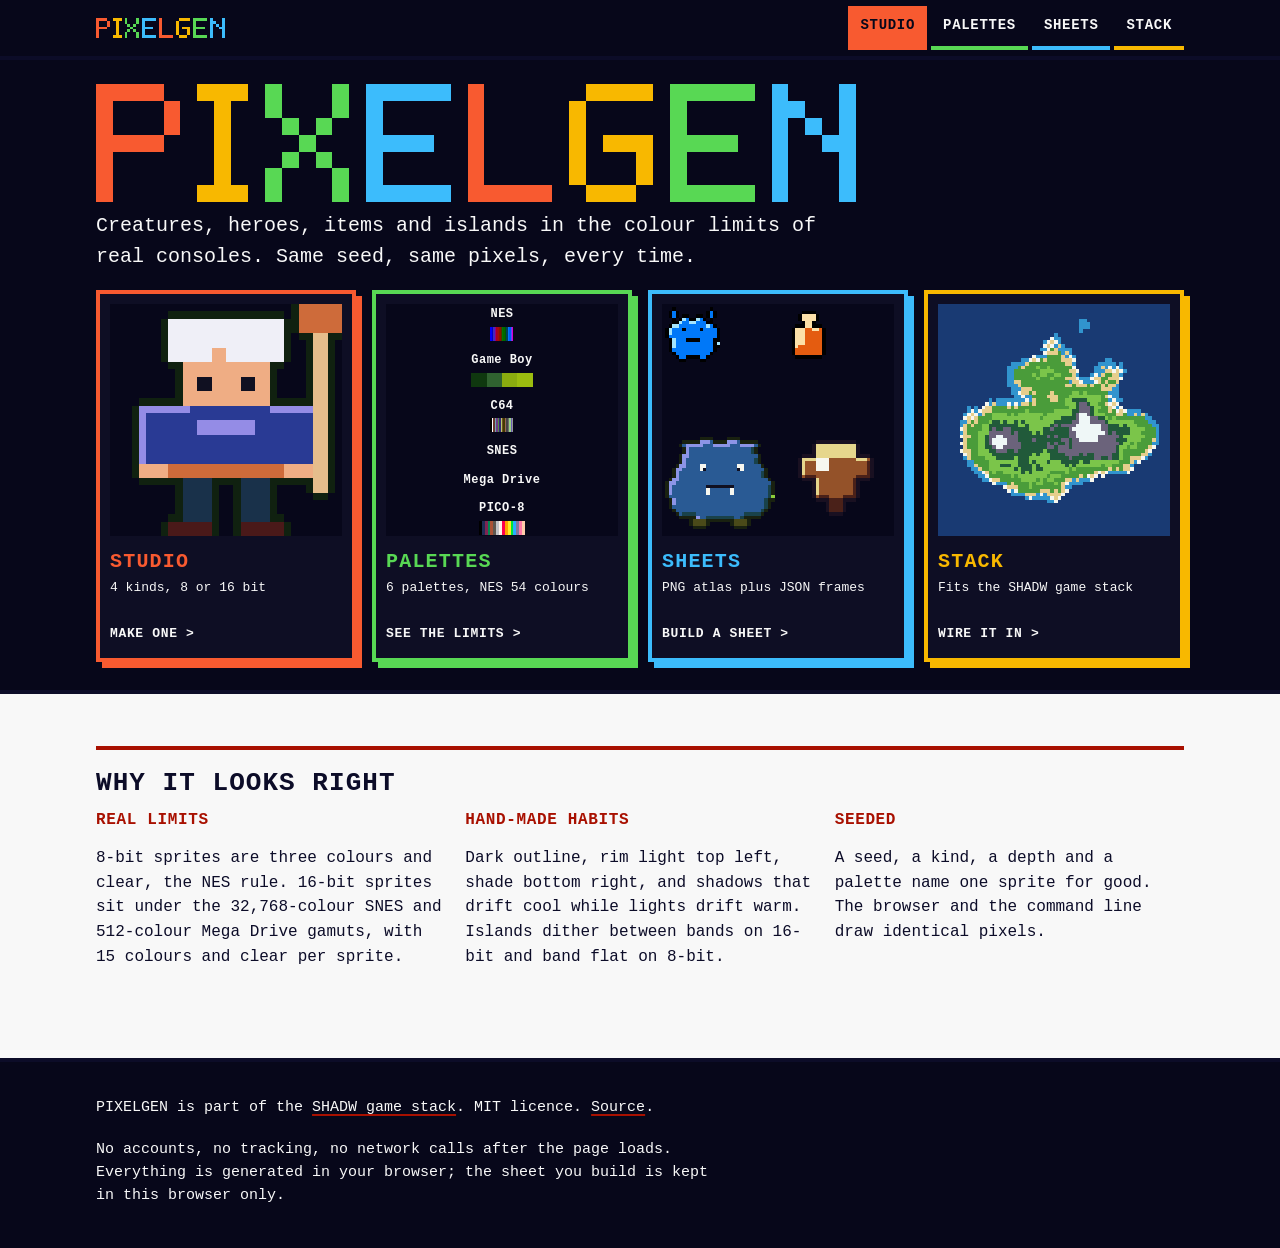
==== site/index.html @ e777f42c "Rebuild as PIXELGEN: static 8-bit and 16-bit pixel art generator Replace the Flask rodent/island pag" ====
<!doctype html>
<html lang="en">
<head>
<meta charset="utf-8">
<meta name="viewport" content="width=device-width, initial-scale=1">
<title>PIXELGEN: 8-bit and 16-bit pixel art generator</title>
<meta name="description" content="Generate 8-bit and 16-bit pixel art in your browser: 4 kinds, 6 real console palettes, seeded so the same seed gives the same pixels. Export PNG sprite sheets with an atlas for your game.">
<meta name="color-scheme" content="dark light">
<link rel="canonical" href="https://pixel-art-gen.shadw.app/">
<link rel="icon" href="favicon.svg" type="image/svg+xml">
<link rel="stylesheet" href="assets/style.css">
<meta property="og:type" content="website"><meta property="og:site_name" content="PIXELGEN">
<meta property="og:title" content="PIXELGEN: 8-bit and 16-bit pixel art generator"><meta property="og:description" content="Generate 8-bit and 16-bit pixel art in your browser: 4 kinds, 6 real console palettes, seeded so the same seed gives the same pixels. Export PNG sprite sheets with an atlas for your game.">
<meta property="og:url" content="https://pixel-art-gen.shadw.app/">
<meta property="og:image" content="https://pixel-art-gen.shadw.app/assets/og.png"><meta property="og:image:width" content="1200"><meta property="og:image:height" content="630">
<meta name="twitter:card" content="summary_large_image">
<script type="application/ld+json">{"@context":"https://schema.org","@type":"WebApplication","name":"PIXELGEN","applicationCategory":"DesignApplication","operatingSystem":"Any","url":"https://pixel-art-gen.shadw.app","description":"Generate 8-bit and 16-bit pixel art in your browser: 4 kinds, 6 real console palettes, seeded so the same seed gives the same pixels. Export PNG sprite sheets with an atlas for your game.","offers":{"@type":"Offer","price":"0","priceCurrency":"USD"},"license":"https://opensource.org/licenses/MIT"}</script>
</head>
<body data-zone="studio" data-page="index">
<a class="skip" href="#main">Skip to content</a>
<header class="top"><div class="wrap bar">
<a class="brand" href="/" aria-label="PIXELGEN, home"><svg class="brandmark" viewBox="0 0 45 7" shape-rendering="crispEdges" role="img" aria-label="PIXELGEN"><path fill="#F85A30" d="M0 0h1v1h-1zM1 0h1v1h-1zM2 0h1v1h-1zM3 0h1v1h-1zM0 1h1v1h-1zM4 1h1v1h-1zM0 2h1v1h-1zM4 2h1v1h-1zM0 3h1v1h-1zM1 3h1v1h-1zM2 3h1v1h-1zM3 3h1v1h-1zM0 4h1v1h-1zM0 5h1v1h-1zM0 6h1v1h-1z"/><path fill="#F8B800" d="M6 0h1v1h-1zM7 0h1v1h-1zM8 0h1v1h-1zM7 1h1v1h-1zM7 2h1v1h-1zM7 3h1v1h-1zM7 4h1v1h-1zM7 5h1v1h-1zM6 6h1v1h-1zM7 6h1v1h-1zM8 6h1v1h-1z"/><path fill="#58D854" d="M10 0h1v1h-1zM14 0h1v1h-1zM10 1h1v1h-1zM14 1h1v1h-1zM11 2h1v1h-1zM13 2h1v1h-1zM12 3h1v1h-1zM11 4h1v1h-1zM13 4h1v1h-1zM10 5h1v1h-1zM14 5h1v1h-1zM10 6h1v1h-1zM14 6h1v1h-1z"/><path fill="#3CBCFC" d="M16 0h1v1h-1zM17 0h1v1h-1zM18 0h1v1h-1zM19 0h1v1h-1zM20 0h1v1h-1zM16 1h1v1h-1zM16 2h1v1h-1zM16 3h1v1h-1zM17 3h1v1h-1zM18 3h1v1h-1zM19 3h1v1h-1zM16 4h1v1h-1zM16 5h1v1h-1zM16 6h1v1h-1zM17 6h1v1h-1zM18 6h1v1h-1zM19 6h1v1h-1zM20 6h1v1h-1z"/><path fill="#F85A30" d="M22 0h1v1h-1zM22 1h1v1h-1zM22 2h1v1h-1zM22 3h1v1h-1zM22 4h1v1h-1zM22 5h1v1h-1zM22 6h1v1h-1zM23 6h1v1h-1zM24 6h1v1h-1zM25 6h1v1h-1zM26 6h1v1h-1z"/><path fill="#F8B800" d="M29 0h1v1h-1zM30 0h1v1h-1zM31 0h1v1h-1zM32 0h1v1h-1zM28 1h1v1h-1zM28 2h1v1h-1zM28 3h1v1h-1zM30 3h1v1h-1zM31 3h1v1h-1zM32 3h1v1h-1zM28 4h1v1h-1zM32 4h1v1h-1zM28 5h1v1h-1zM32 5h1v1h-1zM29 6h1v1h-1zM30 6h1v1h-1zM31 6h1v1h-1z"/><path fill="#58D854" d="M34 0h1v1h-1zM35 0h1v1h-1zM36 0h1v1h-1zM37 0h1v1h-1zM38 0h1v1h-1zM34 1h1v1h-1zM34 2h1v1h-1zM34 3h1v1h-1zM35 3h1v1h-1zM36 3h1v1h-1zM37 3h1v1h-1zM34 4h1v1h-1zM34 5h1v1h-1zM34 6h1v1h-1zM35 6h1v1h-1zM36 6h1v1h-1zM37 6h1v1h-1zM38 6h1v1h-1z"/><path fill="#3CBCFC" d="M40 0h1v1h-1zM44 0h1v1h-1zM40 1h1v1h-1zM41 1h1v1h-1zM44 1h1v1h-1zM40 2h1v1h-1zM42 2h1v1h-1zM44 2h1v1h-1zM40 3h1v1h-1zM43 3h1v1h-1zM44 3h1v1h-1zM40 4h1v1h-1zM44 4h1v1h-1zM40 5h1v1h-1zM44 5h1v1h-1zM40 6h1v1h-1zM44 6h1v1h-1z"/></svg></a>
<nav aria-label="Main"><ul><li><a data-z="studio" href="/studio" aria-current="page">Studio</a></li><li><a data-z="palettes" href="/palettes">Palettes</a></li><li><a data-z="sheets" href="/sheets">Sheets</a></li><li><a data-z="stack" href="/stack">Stack</a></li></ul></nav>
</div></header>
<main id="main">
<section class="slab" aria-labelledby="h1"><div class="wrap">
<h1 id="h1" class="sr">PIXELGEN: 8-bit and 16-bit pixel art generator</h1>
<div class="hero-mark"><svg class="wordmark" viewBox="0 0 45 7" shape-rendering="crispEdges" role="img" aria-label="PIXELGEN"><path fill="#F85A30" d="M0 0h1v1h-1zM1 0h1v1h-1zM2 0h1v1h-1zM3 0h1v1h-1zM0 1h1v1h-1zM4 1h1v1h-1zM0 2h1v1h-1zM4 2h1v1h-1zM0 3h1v1h-1zM1 3h1v1h-1zM2 3h1v1h-1zM3 3h1v1h-1zM0 4h1v1h-1zM0 5h1v1h-1zM0 6h1v1h-1z"/><path fill="#F8B800" d="M6 0h1v1h-1zM7 0h1v1h-1zM8 0h1v1h-1zM7 1h1v1h-1zM7 2h1v1h-1zM7 3h1v1h-1zM7 4h1v1h-1zM7 5h1v1h-1zM6 6h1v1h-1zM7 6h1v1h-1zM8 6h1v1h-1z"/><path fill="#58D854" d="M10 0h1v1h-1zM14 0h1v1h-1zM10 1h1v1h-1zM14 1h1v1h-1zM11 2h1v1h-1zM13 2h1v1h-1zM12 3h1v1h-1zM11 4h1v1h-1zM13 4h1v1h-1zM10 5h1v1h-1zM14 5h1v1h-1zM10 6h1v1h-1zM14 6h1v1h-1z"/><path fill="#3CBCFC" d="M16 0h1v1h-1zM17 0h1v1h-1zM18 0h1v1h-1zM19 0h1v1h-1zM20 0h1v1h-1zM16 1h1v1h-1zM16 2h1v1h-1zM16 3h1v1h-1zM17 3h1v1h-1zM18 3h1v1h-1zM19 3h1v1h-1zM16 4h1v1h-1zM16 5h1v1h-1zM16 6h1v1h-1zM17 6h1v1h-1zM18 6h1v1h-1zM19 6h1v1h-1zM20 6h1v1h-1z"/><path fill="#F85A30" d="M22 0h1v1h-1zM22 1h1v1h-1zM22 2h1v1h-1zM22 3h1v1h-1zM22 4h1v1h-1zM22 5h1v1h-1zM22 6h1v1h-1zM23 6h1v1h-1zM24 6h1v1h-1zM25 6h1v1h-1zM26 6h1v1h-1z"/><path fill="#F8B800" d="M29 0h1v1h-1zM30 0h1v1h-1zM31 0h1v1h-1zM32 0h1v1h-1zM28 1h1v1h-1zM28 2h1v1h-1zM28 3h1v1h-1zM30 3h1v1h-1zM31 3h1v1h-1zM32 3h1v1h-1zM28 4h1v1h-1zM32 4h1v1h-1zM28 5h1v1h-1zM32 5h1v1h-1zM29 6h1v1h-1zM30 6h1v1h-1zM31 6h1v1h-1z"/><path fill="#58D854" d="M34 0h1v1h-1zM35 0h1v1h-1zM36 0h1v1h-1zM37 0h1v1h-1zM38 0h1v1h-1zM34 1h1v1h-1zM34 2h1v1h-1zM34 3h1v1h-1zM35 3h1v1h-1zM36 3h1v1h-1zM37 3h1v1h-1zM34 4h1v1h-1zM34 5h1v1h-1zM34 6h1v1h-1zM35 6h1v1h-1zM36 6h1v1h-1zM37 6h1v1h-1zM38 6h1v1h-1z"/><path fill="#3CBCFC" d="M40 0h1v1h-1zM44 0h1v1h-1zM40 1h1v1h-1zM41 1h1v1h-1zM44 1h1v1h-1zM40 2h1v1h-1zM42 2h1v1h-1zM44 2h1v1h-1zM40 3h1v1h-1zM43 3h1v1h-1zM44 3h1v1h-1zM40 4h1v1h-1zM44 4h1v1h-1zM40 5h1v1h-1zM44 5h1v1h-1zM40 6h1v1h-1zM44 6h1v1h-1z"/></svg></div>
<p class="lede">Creatures, heroes, items and islands in the colour limits of real consoles. Same seed, same pixels, every time.</p>
<ul class="poster" aria-label="What PIXELGEN holds">
<li class="tile" data-z="studio"><a href="/studio?kind=hero&amp;bits=16&amp;seed=ember-3"><span class="art"><svg class="px" viewBox="0 0 32 32" shape-rendering="crispEdges" role="img" aria-label="A 32 by 32 pixel hero in SNES colours"><path fill="#102110" d="M25 0h1v1h-1zM8 1h16v1h-16zM25 1h1v1h-1zM7 2h1v1h-1zM24 2h2v1h-2zM7 3h1v1h-1zM24 3h2v1h-2zM7 4h1v1h-1zM24 4h1v1h-1zM26 4h2v1h-2zM30 4h2v1h-2zM7 5h1v1h-1zM24 5h1v1h-1zM27 5h1v1h-1zM30 5h1v1h-1zM7 6h1v1h-1zM24 6h1v1h-1zM27 6h1v1h-1zM30 6h1v1h-1zM7 7h1v1h-1zM24 7h1v1h-1zM27 7h1v1h-1zM30 7h1v1h-1zM8 8h2v1h-2zM22 8h2v1h-2zM27 8h1v1h-1zM30 8h1v1h-1zM9 9h1v1h-1zM22 9h1v1h-1zM27 9h1v1h-1zM30 9h1v1h-1zM9 10h1v1h-1zM22 10h1v1h-1zM27 10h1v1h-1zM30 10h1v1h-1zM9 11h1v1h-1zM22 11h1v1h-1zM27 11h1v1h-1zM30 11h1v1h-1zM9 12h1v1h-1zM22 12h1v1h-1zM27 12h1v1h-1zM30 12h1v1h-1zM4 13h6v1h-6zM22 13h6v1h-6zM30 13h1v1h-1zM3 14h1v1h-1zM30 14h1v1h-1zM3 15h1v1h-1zM30 15h1v1h-1zM3 16h1v1h-1zM30 16h1v1h-1zM3 17h1v1h-1zM30 17h1v1h-1zM3 18h1v1h-1zM30 18h1v1h-1zM3 19h1v1h-1zM30 19h1v1h-1zM3 20h1v1h-1zM30 20h1v1h-1zM3 21h1v1h-1zM30 21h1v1h-1zM3 22h1v1h-1zM30 22h1v1h-1zM3 23h1v1h-1zM30 23h1v1h-1zM4 24h6v1h-6zM14 24h4v1h-4zM22 24h6v1h-6zM30 24h1v1h-1zM9 25h1v1h-1zM14 25h1v1h-1zM17 25h1v1h-1zM22 25h1v1h-1zM27 25h1v1h-1zM30 25h1v1h-1zM9 26h1v1h-1zM14 26h1v1h-1zM17 26h1v1h-1zM22 26h1v1h-1zM28 26h2v1h-2zM9 27h1v1h-1zM14 27h1v1h-1zM17 27h1v1h-1zM22 27h1v1h-1zM9 28h1v1h-1zM14 28h1v1h-1zM17 28h1v1h-1zM22 28h1v1h-1zM8 29h2v1h-2zM14 29h1v1h-1zM17 29h1v1h-1zM22 29h2v1h-2zM7 30h1v1h-1zM14 30h1v1h-1zM17 30h1v1h-1zM24 30h1v1h-1zM7 31h1v1h-1zM14 31h1v1h-1zM17 31h1v1h-1zM24 31h1v1h-1z"/><path fill="#ce6b3a" d="M26 0h6v1h-6zM26 1h6v1h-6zM26 2h6v1h-6zM26 3h6v1h-6zM8 22h16v1h-16zM8 23h16v1h-16z"/><path fill="#efeff7" d="M8 2h16v1h-16zM8 3h16v1h-16zM8 4h16v1h-16zM8 5h16v1h-16zM8 6h6v1h-6zM16 6h8v1h-8zM8 7h6v1h-6zM16 7h8v1h-8z"/><path fill="#e6bd8c" d="M28 4h2v1h-2zM28 5h2v1h-2zM28 6h2v1h-2zM28 7h2v1h-2zM28 8h2v1h-2zM28 9h2v1h-2zM28 10h2v1h-2zM28 11h2v1h-2zM28 12h2v1h-2zM28 13h2v1h-2zM28 14h2v1h-2zM28 15h2v1h-2zM28 16h2v1h-2zM28 17h2v1h-2zM28 18h2v1h-2zM28 19h2v1h-2zM28 20h2v1h-2zM28 21h2v1h-2zM28 22h2v1h-2zM28 23h2v1h-2zM28 24h2v1h-2zM28 25h2v1h-2z"/><path fill="#efad84" d="M14 6h2v1h-2zM14 7h2v1h-2zM10 8h12v1h-12zM10 9h12v1h-12zM10 10h2v1h-2zM14 10h4v1h-4zM20 10h2v1h-2zM10 11h2v1h-2zM14 11h4v1h-4zM20 11h2v1h-2zM10 12h12v1h-12zM10 13h12v1h-12zM4 22h4v1h-4zM24 22h4v1h-4zM4 23h4v1h-4zM24 23h4v1h-4z"/><path fill="#101021" d="M12 10h2v1h-2zM18 10h2v1h-2zM12 11h2v1h-2zM18 11h2v1h-2z"/><path fill="#948ce6" d="M4 14h7v1h-7zM22 14h6v1h-6zM4 15h1v1h-1zM4 16h1v1h-1zM12 16h8v1h-8zM4 17h1v1h-1zM12 17h8v1h-8zM4 18h1v1h-1zM4 19h1v1h-1zM4 20h1v1h-1zM4 21h1v1h-1z"/><path fill="#293a94" d="M11 14h11v1h-11zM5 15h23v1h-23zM5 16h7v1h-7zM20 16h8v1h-8zM5 17h7v1h-7zM20 17h8v1h-8zM5 18h23v1h-23zM5 19h23v1h-23zM5 20h23v1h-23zM5 21h23v1h-23z"/><path fill="#19314a" d="M10 24h4v1h-4zM18 24h4v1h-4zM10 25h4v1h-4zM18 25h4v1h-4zM10 26h4v1h-4zM18 26h4v1h-4zM10 27h4v1h-4zM18 27h4v1h-4zM10 28h4v1h-4zM18 28h4v1h-4zM10 29h4v1h-4zM18 29h4v1h-4z"/><path fill="#4a1919" d="M8 30h6v1h-6zM18 30h6v1h-6zM8 31h6v1h-6zM18 31h6v1h-6z"/></svg></span>
<span class="name">Studio</span><span class="fig">4 kinds, 8 or 16 bit</span><span class="go">Make one</span></a></li>
<li class="tile" data-z="palettes"><a href="/palettes"><span class="art pal"><span class="prow"><b>NES</b><span class="strip" aria-hidden="true"><i style="background:#0000FC"></i><i style="background:#0000BC"></i><i style="background:#4428BC"></i><i style="background:#940084"></i><i style="background:#A80020"></i><i style="background:#A81000"></i><i style="background:#881400"></i><i style="background:#503000"></i><i style="background:#007800"></i><i style="background:#006800"></i><i style="background:#005800"></i><i style="background:#004058"></i><i style="background:#0078F8"></i><i style="background:#0058F8"></i><i style="background:#6844FC"></i><i style="background:#D800CC"></i></span></span><span class="prow"><b>Game Boy</b><span class="strip" aria-hidden="true"><i style="background:#0F380F"></i><i style="background:#306230"></i><i style="background:#8BAC0F"></i><i style="background:#9BBC0F"></i></span></span><span class="prow"><b>C64</b><span class="strip" aria-hidden="true"><i style="background:#000000"></i><i style="background:#FFFFFF"></i><i style="background:#68372B"></i><i style="background:#70A4B2"></i><i style="background:#6F3D86"></i><i style="background:#588D43"></i><i style="background:#352879"></i><i style="background:#B8C76F"></i><i style="background:#6F4F25"></i><i style="background:#433900"></i><i style="background:#9A6759"></i><i style="background:#444444"></i><i style="background:#6C6C6C"></i><i style="background:#9AD284"></i><i style="background:#6C5EB5"></i><i style="background:#959595"></i></span></span><span class="prow"><b>SNES</b></span><span class="prow"><b>Mega Drive</b></span><span class="prow"><b>PICO-8</b><span class="strip" aria-hidden="true"><i style="background:#000000"></i><i style="background:#1D2B53"></i><i style="background:#7E2553"></i><i style="background:#008751"></i><i style="background:#AB5236"></i><i style="background:#5F574F"></i><i style="background:#C2C3C7"></i><i style="background:#FFF1E8"></i><i style="background:#FF004D"></i><i style="background:#FFA300"></i><i style="background:#FFEC27"></i><i style="background:#00E436"></i><i style="background:#29ADFF"></i><i style="background:#83769C"></i><i style="background:#FF77A8"></i><i style="background:#FFCCAA"></i></span></span></span>
<span class="name">Palettes</span><span class="fig">6 palettes, NES 54 colours</span><span class="go">See the limits</span></a></li>
<li class="tile" data-z="sheets"><a href="/sheets"><span class="art"><svg class="px" viewBox="0 0 68 68" shape-rendering="crispEdges" role="img" aria-label="A sprite sheet of four sprites"><path fill="#000000" d="M3 1h1v1h-1zM14 1h1v1h-1zM2 2h1v1h-1zM4 2h1v1h-1zM13 2h1v1h-1zM15 2h1v1h-1zM41 2h4v1h-4zM2 3h1v1h-1zM4 3h1v1h-1zM6 3h2v1h-2zM10 3h2v1h-2zM13 3h1v1h-1zM15 3h1v1h-1zM40 3h1v1h-1zM45 3h1v1h-1zM3 4h1v1h-1zM5 4h1v1h-1zM8 4h2v1h-2zM12 4h1v1h-1zM14 4h1v1h-1zM40 4h1v1h-1zM45 4h1v1h-1zM3 5h2v1h-2zM13 5h2v1h-2zM41 5h1v1h-1zM44 5h1v1h-1zM2 6h1v1h-1zM15 6h1v1h-1zM39 6h3v1h-3zM44 6h3v1h-3zM1 7h1v1h-1zM6 7h1v1h-1zM11 7h1v1h-1zM16 7h1v1h-1zM38 7h1v1h-1zM47 7h1v1h-1zM1 8h1v1h-1zM16 8h1v1h-1zM38 8h1v1h-1zM47 8h1v1h-1zM1 9h1v1h-1zM16 9h1v1h-1zM38 9h1v1h-1zM47 9h1v1h-1zM2 10h1v1h-1zM7 10h4v1h-4zM15 10h2v1h-2zM38 10h1v1h-1zM47 10h1v1h-1zM2 11h1v1h-1zM15 11h1v1h-1zM38 11h1v1h-1zM47 11h1v1h-1zM2 12h1v1h-1zM15 12h2v1h-2zM38 12h1v1h-1zM47 12h1v1h-1zM2 13h1v1h-1zM15 13h1v1h-1zM38 13h1v1h-1zM47 13h1v1h-1zM3 14h1v1h-1zM14 14h1v1h-1zM38 14h1v1h-1zM47 14h1v1h-1zM4 15h1v1h-1zM7 15h4v1h-4zM13 15h1v1h-1zM39 15h8v1h-8zM5 16h2v1h-2zM11 16h2v1h-2z"/><path fill="#0078f8" d="M3 2h1v1h-1zM14 2h1v1h-1zM3 3h1v1h-1zM14 3h1v1h-1zM7 4h1v1h-1zM11 4h1v1h-1zM6 5h2v1h-2zM10 5h3v1h-3zM5 6h8v1h-8zM14 6h1v1h-1zM3 7h3v1h-3zM7 7h4v1h-4zM12 7h4v1h-4zM3 8h13v1h-13zM2 9h14v1h-14zM4 10h3v1h-3zM11 10h4v1h-4zM4 11h11v1h-11zM4 12h11v1h-11zM3 13h12v1h-12zM4 14h10v1h-10zM5 15h2v1h-2zM11 15h2v1h-2z"/><path fill="#fce0a8" d="M41 3h4v1h-4zM41 4h4v1h-4zM42 5h2v1h-2zM42 6h2v1h-2zM39 7h3v1h-3zM44 7h2v1h-2zM39 8h3v1h-3zM39 9h3v1h-3zM39 10h3v1h-3zM39 11h3v1h-3zM39 12h1v1h-1z"/><path fill="#a4e4fc" d="M6 4h1v1h-1zM10 4h1v1h-1zM5 5h1v1h-1zM8 5h2v1h-2zM3 6h2v1h-2zM13 6h1v1h-1zM2 7h1v1h-1zM2 8h1v1h-1zM3 10h1v1h-1zM3 11h1v1h-1zM16 11h1v1h-1zM3 12h1v1h-1z"/><path fill="#e45c10" d="M42 7h2v1h-2zM46 7h1v1h-1zM42 8h5v1h-5zM42 9h5v1h-5zM42 10h5v1h-5zM42 11h5v1h-5zM40 12h7v1h-7zM39 13h8v1h-8zM39 14h8v1h-8z"/><path fill="#192110" d="M11 39h4v1h-4zM19 39h4v1h-4zM6 40h5v1h-5zM15 40h4v1h-4zM23 40h5v1h-5zM5 41h1v1h-1zM28 41h1v1h-1zM6 42h1v1h-1zM27 42h1v1h-1zM6 43h1v1h-1zM27 43h1v1h-1zM5 44h1v1h-1zM28 44h1v1h-1zM5 45h1v1h-1zM28 45h1v1h-1zM5 46h1v1h-1zM28 46h1v1h-1zM4 47h1v1h-1zM29 47h1v1h-1zM3 48h1v1h-1zM30 48h1v1h-1zM3 49h1v1h-1zM30 49h1v1h-1zM3 50h1v1h-1zM30 50h1v1h-1zM2 51h1v1h-1zM31 51h1v1h-1zM1 52h1v1h-1zM32 52h1v1h-1zM1 53h1v1h-1zM32 53h1v1h-1zM1 54h1v1h-1zM32 54h1v1h-1zM1 55h1v1h-1zM32 55h1v1h-1zM1 56h1v1h-1zM2 57h1v1h-1zM31 57h2v1h-2zM2 58h1v1h-1zM31 58h1v1h-1zM2 59h1v1h-1zM31 59h1v1h-1zM3 60h1v1h-1zM30 60h1v1h-1zM4 61h1v1h-1zM29 61h1v1h-1zM5 62h5v1h-5zM24 62h5v1h-5zM8 63h1v1h-1zM13 63h8v1h-8zM25 63h1v1h-1zM8 64h1v1h-1zM13 64h1v1h-1zM20 64h1v1h-1zM25 64h1v1h-1zM9 65h4v1h-4zM21 65h4v1h-4z"/><path fill="#8c94e6" d="M11 40h3v1h-3zM19 40h3v1h-3zM7 41h5v1h-5zM15 41h5v1h-5zM23 41h4v1h-4zM7 42h1v1h-1zM7 43h1v1h-1zM6 44h2v1h-2zM6 45h1v1h-1zM6 46h1v1h-1zM5 47h2v1h-2zM4 48h2v1h-2zM4 49h1v1h-1zM4 50h1v1h-1zM3 51h2v1h-2zM2 52h2v1h-2zM2 53h1v1h-1zM2 54h1v1h-1zM2 55h1v1h-1zM3 57h1v1h-1zM3 58h1v1h-1zM10 62h1v1h-1z"/><path fill="#295a94" d="M14 40h1v1h-1zM22 40h1v1h-1zM6 41h1v1h-1zM12 41h3v1h-3zM20 41h3v1h-3zM27 41h1v1h-1zM8 42h18v1h-18zM8 43h18v1h-18zM8 44h20v1h-20zM7 45h20v1h-20zM7 46h20v1h-20zM7 47h4v1h-4zM13 47h9v1h-9zM24 47h5v1h-5zM6 48h5v1h-5zM13 48h9v1h-9zM24 48h6v1h-6zM5 49h24v1h-24zM5 50h24v1h-24zM5 51h26v1h-26zM4 52h28v1h-28zM3 53h10v1h-10zM21 53h10v1h-10zM3 54h10v1h-10zM14 54h6v1h-6zM21 54h10v1h-10zM3 55h10v1h-10zM14 55h6v1h-6zM21 55h10v1h-10zM2 56h29v1h-29zM4 57h26v1h-26zM4 58h26v1h-26zM3 59h27v1h-27zM4 60h25v1h-25zM5 61h1v1h-1zM10 61h14v1h-14zM11 62h2v1h-2zM21 62h2v1h-2z"/><path fill="#191021" d="M45 40h12v1h-12zM44 41h1v1h-1zM57 41h1v1h-1zM44 42h1v1h-1zM57 42h1v1h-1zM44 43h1v1h-1zM57 43h1v1h-1zM41 44h4v1h-4zM57 44h4v1h-4zM40 45h1v1h-1zM61 45h1v1h-1zM40 46h1v1h-1zM61 46h1v1h-1zM40 47h1v1h-1zM61 47h1v1h-1zM40 48h1v1h-1zM61 48h1v1h-1zM40 49h1v1h-1zM61 49h1v1h-1zM40 50h1v1h-1zM61 50h1v1h-1zM41 51h4v1h-4zM57 51h4v1h-4zM44 52h1v1h-1zM57 52h1v1h-1zM44 53h1v1h-1zM57 53h1v1h-1zM44 54h1v1h-1zM57 54h1v1h-1zM44 55h1v1h-1zM57 55h1v1h-1zM44 56h1v1h-1zM57 56h1v1h-1zM45 57h4v1h-4zM53 57h4v1h-4zM48 58h1v1h-1zM53 58h1v1h-1zM48 59h1v1h-1zM53 59h1v1h-1zM48 60h1v1h-1zM53 60h1v1h-1zM49 61h4v1h-4z"/><path fill="#e6d68c" d="M45 41h12v1h-12zM45 42h12v1h-12zM45 43h12v1h-12zM45 44h12v1h-12zM41 45h4v1h-4zM57 45h3v1h-3zM41 46h1v1h-1zM41 47h1v1h-1zM41 48h1v1h-1zM41 49h1v1h-1zM45 51h1v1h-1zM45 52h1v1h-1zM45 53h1v1h-1zM45 54h1v1h-1zM45 55h1v1h-1z"/><path fill="#19424a" d="M26 42h1v1h-1zM26 43h1v1h-1zM27 45h1v1h-1zM27 46h1v1h-1zM29 49h1v1h-1zM29 50h1v1h-1zM31 53h1v1h-1zM31 54h1v1h-1zM31 55h1v1h-1zM31 56h1v1h-1zM30 57h1v1h-1zM30 58h1v1h-1zM30 59h1v1h-1zM29 60h1v1h-1zM6 61h4v1h-4zM24 61h5v1h-5zM13 62h8v1h-8zM23 62h1v1h-1z"/><path fill="#f7f7ef" d="M45 45h4v1h-4zM45 46h4v1h-4zM11 47h2v1h-2zM22 47h2v1h-2zM45 47h4v1h-4zM11 48h1v1h-1zM23 48h1v1h-1zM45 48h4v1h-4zM13 54h1v1h-1zM20 54h1v1h-1zM13 55h1v1h-1zM20 55h1v1h-1z"/><path fill="#945229" d="M49 45h8v1h-8zM60 45h1v1h-1zM42 46h3v1h-3zM49 46h11v1h-11zM42 47h3v1h-3zM49 47h11v1h-11zM42 48h3v1h-3zM49 48h11v1h-11zM42 49h18v1h-18zM41 50h1v1h-1zM45 50h12v1h-12zM46 51h10v1h-10zM46 52h10v1h-10zM46 53h10v1h-10zM46 54h10v1h-10zM46 55h10v1h-10zM45 56h1v1h-1zM49 56h4v1h-4z"/><path fill="#4a2119" d="M60 46h1v1h-1zM60 47h1v1h-1zM60 48h1v1h-1zM60 49h1v1h-1zM42 50h3v1h-3zM57 50h4v1h-4zM56 51h1v1h-1zM56 52h1v1h-1zM56 53h1v1h-1zM56 54h1v1h-1zM56 55h1v1h-1zM46 56h3v1h-3zM53 56h4v1h-4zM49 57h4v1h-4zM49 58h4v1h-4zM49 59h4v1h-4zM49 60h4v1h-4z"/><path fill="#101021" d="M12 48h1v1h-1zM22 48h1v1h-1zM13 53h8v1h-8z"/><path fill="#8cce3a" d="M32 56h1v1h-1z"/><path fill="#4a4a19" d="M9 63h4v1h-4zM21 63h4v1h-4zM9 64h4v1h-4zM21 64h4v1h-4z"/></svg></span>
<span class="name">Sheets</span><span class="fig">PNG atlas plus JSON frames</span><span class="go">Build a sheet</span></a></li>
<li class="tile" data-z="stack"><a href="/stack"><span class="art"><svg class="px" viewBox="0 0 64 64" shape-rendering="crispEdges" role="img" aria-label="A 64 by 64 pixel island"><path fill="#193a73" d="M0 0h64v1h-64zM0 1h64v1h-64zM0 2h64v1h-64zM0 3h64v1h-64zM0 4h39v1h-39zM41 4h23v1h-23zM0 5h39v1h-39zM42 5h22v1h-22zM0 6h39v1h-39zM42 6h22v1h-22zM0 7h39v1h-39zM40 7h24v1h-24zM0 8h32v1h-32zM33 8h31v1h-31zM0 9h31v1h-31zM34 9h30v1h-30zM0 10h29v1h-29zM34 10h30v1h-30zM0 11h29v1h-29zM35 11h29v1h-29zM0 12h28v1h-28zM37 12h27v1h-27zM0 13h29v1h-29zM37 13h27v1h-27zM0 14h26v1h-26zM38 14h26v1h-26zM0 15h23v1h-23zM38 15h8v1h-8zM48 15h16v1h-16zM0 16h20v1h-20zM38 16h6v1h-6zM49 16h1v1h-1zM51 16h13v1h-13zM0 17h19v1h-19zM38 17h5v1h-5zM51 17h13v1h-13zM0 18h19v1h-19zM39 18h4v1h-4zM52 18h12v1h-12zM0 19h19v1h-19zM39 19h3v1h-3zM51 19h13v1h-13zM0 20h19v1h-19zM51 20h13v1h-13zM0 21h19v1h-19zM50 21h14v1h-14zM0 22h19v1h-19zM50 22h14v1h-14zM0 23h20v1h-20zM50 23h14v1h-14zM0 24h20v1h-20zM50 24h14v1h-14zM0 25h21v1h-21zM50 25h14v1h-14zM0 26h14v1h-14zM15 26h1v1h-1zM51 26h13v1h-13zM0 27h13v1h-13zM50 27h14v1h-14zM0 28h8v1h-8zM9 28h1v1h-1zM11 28h1v1h-1zM51 28h13v1h-13zM0 29h8v1h-8zM56 29h8v1h-8zM0 30h7v1h-7zM58 30h6v1h-6zM0 31h7v1h-7zM59 31h5v1h-5zM0 32h6v1h-6zM60 32h4v1h-4zM0 33h6v1h-6zM61 33h3v1h-3zM0 34h6v1h-6zM61 34h3v1h-3zM0 35h6v1h-6zM61 35h3v1h-3zM0 36h6v1h-6zM61 36h3v1h-3zM0 37h7v1h-7zM61 37h3v1h-3zM0 38h6v1h-6zM61 38h3v1h-3zM0 39h7v1h-7zM60 39h4v1h-4zM0 40h6v1h-6zM59 40h5v1h-5zM0 41h7v1h-7zM59 41h5v1h-5zM0 42h7v1h-7zM58 42h6v1h-6zM0 43h8v1h-8zM56 43h8v1h-8zM0 44h8v1h-8zM54 44h10v1h-10zM0 45h9v1h-9zM54 45h10v1h-10zM0 46h10v1h-10zM53 46h11v1h-11zM0 47h11v1h-11zM44 47h1v1h-1zM46 47h18v1h-18zM0 48h12v1h-12zM43 48h21v1h-21zM0 49h15v1h-15zM40 49h24v1h-24zM0 50h18v1h-18zM37 50h27v1h-27zM0 51h19v1h-19zM36 51h28v1h-28zM0 52h20v1h-20zM35 52h29v1h-29zM0 53h24v1h-24zM34 53h30v1h-30zM0 54h30v1h-30zM33 54h31v1h-31zM0 55h64v1h-64zM0 56h64v1h-64zM0 57h64v1h-64zM0 58h64v1h-64zM0 59h64v1h-64zM0 60h64v1h-64zM0 61h64v1h-64zM0 62h64v1h-64zM0 63h64v1h-64z"/><path fill="#3194ce" d="M39 4h2v1h-2zM39 5h3v1h-3zM39 6h3v1h-3zM39 7h1v1h-1zM32 8h1v1h-1zM32 9h2v1h-2zM29 10h1v1h-1zM33 10h1v1h-1zM32 11h1v1h-1zM34 11h1v1h-1zM28 12h2v1h-2zM33 12h4v1h-4zM34 13h1v1h-1zM36 13h1v1h-1zM27 14h3v1h-3zM35 14h1v1h-1zM37 14h1v1h-1zM23 15h2v1h-2zM46 15h2v1h-2zM20 16h4v1h-4zM37 16h1v1h-1zM44 16h5v1h-5zM50 16h1v1h-1zM19 17h3v1h-3zM43 17h2v1h-2zM46 17h1v1h-1zM48 17h1v1h-1zM50 17h1v1h-1zM19 18h2v1h-2zM43 18h3v1h-3zM51 18h1v1h-1zM19 19h2v1h-2zM38 19h1v1h-1zM42 19h1v1h-1zM44 19h1v1h-1zM50 19h1v1h-1zM19 20h2v1h-2zM39 20h3v1h-3zM19 21h2v1h-2zM36 21h1v1h-1zM40 21h3v1h-3zM19 22h3v1h-3zM49 22h1v1h-1zM20 23h3v1h-3zM48 23h2v1h-2zM20 24h2v1h-2zM47 24h3v1h-3zM21 25h2v1h-2zM24 25h2v1h-2zM48 25h2v1h-2zM14 26h1v1h-1zM16 26h8v1h-8zM25 26h1v1h-1zM47 26h1v1h-1zM49 26h2v1h-2zM14 27h1v1h-1zM16 27h3v1h-3zM20 27h1v1h-1zM22 27h1v1h-1zM8 28h1v1h-1zM10 28h1v1h-1zM49 28h1v1h-1zM8 29h1v1h-1zM10 29h1v1h-1zM52 29h4v1h-4zM7 30h1v1h-1zM11 30h1v1h-1zM52 30h2v1h-2zM55 30h1v1h-1zM57 30h1v1h-1zM57 31h2v1h-2zM6 32h2v1h-2zM58 32h2v1h-2zM6 33h1v1h-1zM59 33h2v1h-2zM60 34h1v1h-1zM6 35h1v1h-1zM60 35h1v1h-1zM60 36h1v1h-1zM60 37h1v1h-1zM59 38h2v1h-2zM58 41h1v1h-1zM7 42h1v1h-1zM57 42h1v1h-1zM8 43h2v1h-2zM54 43h1v1h-1zM8 44h2v1h-2zM53 44h1v1h-1zM9 45h2v1h-2zM10 46h2v1h-2zM47 46h5v1h-5zM11 47h2v1h-2zM12 48h2v1h-2zM37 48h1v1h-1zM39 48h3v1h-3zM16 49h3v1h-3zM36 49h4v1h-4zM35 50h2v1h-2zM20 51h1v1h-1zM20 52h4v1h-4zM27 52h1v1h-1zM29 52h1v1h-1zM24 53h1v1h-1zM26 53h5v1h-5zM30 54h2v1h-2z"/><path fill="#f7f7ef" d="M31 9h1v1h-1zM30 10h1v1h-1zM32 10h1v1h-1zM29 11h1v1h-1zM31 11h1v1h-1zM30 12h1v1h-1zM29 13h1v1h-1zM26 14h1v1h-1zM36 14h1v1h-1zM25 15h1v1h-1zM27 15h1v1h-1zM37 15h1v1h-1zM37 17h1v1h-1zM47 17h1v1h-1zM49 17h1v1h-1zM38 18h1v1h-1zM48 18h1v1h-1zM50 18h1v1h-1zM43 19h1v1h-1zM38 20h1v1h-1zM42 20h1v1h-1zM50 20h1v1h-1zM39 21h1v1h-1zM43 21h1v1h-1zM22 24h1v1h-1zM23 25h1v1h-1zM47 25h1v1h-1zM24 26h1v1h-1zM48 26h1v1h-1zM13 27h1v1h-1zM19 27h1v1h-1zM21 27h1v1h-1zM47 27h1v1h-1zM49 27h1v1h-1zM12 28h1v1h-1zM48 28h1v1h-1zM50 28h1v1h-1zM9 29h1v1h-1zM11 29h1v1h-1zM49 29h1v1h-1zM51 29h1v1h-1zM8 30h1v1h-1zM10 30h1v1h-1zM7 31h1v1h-1zM9 31h1v1h-1zM6 34h1v1h-1zM6 36h1v1h-1zM6 38h1v1h-1zM59 39h1v1h-1zM6 40h1v1h-1zM58 40h1v1h-1zM7 41h1v1h-1zM56 42h1v1h-1zM55 43h1v1h-1zM53 45h1v1h-1zM12 46h1v1h-1zM44 46h1v1h-1zM46 46h1v1h-1zM52 46h1v1h-1zM13 47h1v1h-1zM41 47h1v1h-1zM43 47h1v1h-1zM45 47h1v1h-1zM14 48h1v1h-1zM42 48h1v1h-1zM15 49h1v1h-1zM35 49h1v1h-1zM18 50h1v1h-1zM19 51h1v1h-1zM21 51h1v1h-1zM35 51h1v1h-1zM28 52h1v1h-1zM34 52h1v1h-1zM25 53h1v1h-1zM31 53h1v1h-1zM33 53h1v1h-1zM32 54h1v1h-1z"/><path fill="#e6ce8c" d="M31 10h1v1h-1zM30 11h1v1h-1zM33 11h1v1h-1zM32 12h1v1h-1zM30 13h3v1h-3zM35 13h1v1h-1zM34 14h1v1h-1zM26 15h1v1h-1zM29 15h1v1h-1zM34 15h3v1h-3zM24 16h1v1h-1zM35 16h2v1h-2zM23 17h1v1h-1zM45 17h1v1h-1zM36 18h2v1h-2zM46 18h2v1h-2zM49 18h1v1h-1zM37 19h1v1h-1zM45 19h1v1h-1zM48 19h2v1h-2zM35 20h3v1h-3zM43 20h2v1h-2zM47 20h3v1h-3zM21 21h2v1h-2zM37 21h2v1h-2zM44 21h1v1h-1zM46 21h1v1h-1zM49 21h1v1h-1zM22 22h1v1h-1zM35 22h2v1h-2zM38 22h3v1h-3zM42 22h1v1h-1zM45 22h1v1h-1zM47 22h2v1h-2zM23 23h3v1h-3zM45 23h3v1h-3zM23 24h2v1h-2zM26 24h1v1h-1zM31 24h1v1h-1zM30 25h3v1h-3zM46 25h1v1h-1zM26 26h1v1h-1zM31 26h2v1h-2zM15 27h1v1h-1zM23 27h2v1h-2zM26 27h1v1h-1zM46 27h1v1h-1zM48 27h1v1h-1zM13 28h2v1h-2zM19 28h1v1h-1zM21 28h1v1h-1zM47 28h1v1h-1zM12 29h3v1h-3zM47 29h1v1h-1zM50 29h1v1h-1zM9 30h1v1h-1zM12 30h1v1h-1zM49 30h2v1h-2zM54 30h1v1h-1zM56 30h1v1h-1zM8 31h1v1h-1zM10 31h1v1h-1zM8 32h1v1h-1zM10 32h1v1h-1zM7 33h1v1h-1zM9 33h1v1h-1zM7 34h1v1h-1zM7 35h1v1h-1zM7 36h2v1h-2zM7 37h1v1h-1zM59 37h1v1h-1zM7 38h1v1h-1zM7 39h1v1h-1zM58 39h1v1h-1zM7 40h2v1h-2zM57 40h1v1h-1zM8 41h1v1h-1zM56 41h2v1h-2zM8 42h1v1h-1zM53 42h3v1h-3zM53 43h1v1h-1zM10 44h1v1h-1zM51 44h2v1h-2zM11 45h1v1h-1zM47 45h1v1h-1zM49 45h1v1h-1zM51 45h2v1h-2zM13 46h1v1h-1zM43 46h1v1h-1zM45 46h1v1h-1zM39 47h1v1h-1zM42 47h1v1h-1zM15 48h2v1h-2zM35 48h2v1h-2zM38 48h1v1h-1zM20 49h1v1h-1zM34 49h1v1h-1zM19 50h3v1h-3zM34 50h1v1h-1zM28 51h3v1h-3zM32 51h1v1h-1zM34 51h1v1h-1zM24 52h3v1h-3zM30 52h4v1h-4zM32 53h1v1h-1z"/><path fill="#4a9c3a" d="M31 12h1v1h-1zM33 13h1v1h-1zM30 14h4v1h-4zM28 15h1v1h-1zM30 15h4v1h-4zM25 16h10v1h-10zM22 17h1v1h-1zM24 17h3v1h-3zM28 17h2v1h-2zM31 17h6v1h-6zM21 18h7v1h-7zM32 18h4v1h-4zM21 19h5v1h-5zM27 19h1v1h-1zM30 19h2v1h-2zM34 19h3v1h-3zM46 19h2v1h-2zM21 20h6v1h-6zM28 20h3v1h-3zM32 20h3v1h-3zM45 20h2v1h-2zM23 21h13v1h-13zM45 21h1v1h-1zM47 21h2v1h-2zM23 22h12v1h-12zM37 22h1v1h-1zM41 22h1v1h-1zM43 22h2v1h-2zM46 22h1v1h-1zM26 23h19v1h-19zM25 24h1v1h-1zM27 24h4v1h-4zM32 24h5v1h-5zM39 24h1v1h-1zM41 24h6v1h-6zM26 25h4v1h-4zM33 25h3v1h-3zM45 25h1v1h-1zM27 26h4v1h-4zM33 26h2v1h-2zM45 26h2v1h-2zM25 27h1v1h-1zM27 27h8v1h-8zM44 27h2v1h-2zM15 28h4v1h-4zM20 28h1v1h-1zM22 28h14v1h-14zM45 28h2v1h-2zM15 29h9v1h-9zM25 29h7v1h-7zM44 29h3v1h-3zM48 29h1v1h-1zM13 30h2v1h-2zM19 30h1v1h-1zM21 30h1v1h-1zM29 30h1v1h-1zM46 30h3v1h-3zM51 30h1v1h-1zM11 31h4v1h-4zM28 31h1v1h-1zM47 31h1v1h-1zM49 31h8v1h-8zM9 32h1v1h-1zM11 32h3v1h-3zM54 32h4v1h-4zM8 33h1v1h-1zM10 33h2v1h-2zM55 33h4v1h-4zM8 34h4v1h-4zM57 34h3v1h-3zM8 35h3v1h-3zM56 35h4v1h-4zM9 36h2v1h-2zM57 36h3v1h-3zM8 37h3v1h-3zM56 37h3v1h-3zM8 38h3v1h-3zM53 38h1v1h-1zM55 38h4v1h-4zM8 39h3v1h-3zM52 39h1v1h-1zM55 39h3v1h-3zM9 40h2v1h-2zM51 40h6v1h-6zM9 41h2v1h-2zM51 41h5v1h-5zM9 42h4v1h-4zM51 42h2v1h-2zM10 43h4v1h-4zM50 43h3v1h-3zM11 44h3v1h-3zM45 44h1v1h-1zM48 44h3v1h-3zM12 45h2v1h-2zM36 45h1v1h-1zM38 45h9v1h-9zM48 45h1v1h-1zM50 45h1v1h-1zM14 46h1v1h-1zM16 46h2v1h-2zM31 46h4v1h-4zM36 46h7v1h-7zM14 47h6v1h-6zM21 47h1v1h-1zM30 47h1v1h-1zM34 47h5v1h-5zM40 47h1v1h-1zM17 48h6v1h-6zM27 48h1v1h-1zM29 48h1v1h-1zM32 48h3v1h-3zM19 49h1v1h-1zM21 49h4v1h-4zM26 49h1v1h-1zM29 49h3v1h-3zM33 49h1v1h-1zM22 50h3v1h-3zM26 50h8v1h-8zM22 51h6v1h-6zM31 51h1v1h-1zM33 51h1v1h-1z"/><path fill="#7bc54a" d="M27 17h1v1h-1zM30 17h1v1h-1zM28 18h4v1h-4zM26 19h1v1h-1zM28 19h2v1h-2zM32 19h2v1h-2zM27 20h1v1h-1zM31 20h1v1h-1zM37 24h2v1h-2zM40 24h1v1h-1zM36 25h9v1h-9zM35 26h2v1h-2zM41 26h4v1h-4zM35 27h3v1h-3zM42 27h2v1h-2zM36 28h2v1h-2zM43 28h2v1h-2zM24 29h1v1h-1zM32 29h5v1h-5zM43 29h1v1h-1zM15 30h4v1h-4zM20 30h1v1h-1zM22 30h7v1h-7zM30 30h7v1h-7zM43 30h3v1h-3zM15 31h13v1h-13zM29 31h5v1h-5zM46 31h1v1h-1zM48 31h1v1h-1zM14 32h1v1h-1zM17 32h1v1h-1zM19 32h2v1h-2zM22 32h1v1h-1zM24 32h8v1h-8zM47 32h7v1h-7zM12 33h2v1h-2zM22 33h2v1h-2zM25 33h6v1h-6zM50 33h1v1h-1zM52 33h3v1h-3zM12 34h2v1h-2zM25 34h4v1h-4zM53 34h4v1h-4zM11 35h3v1h-3zM26 35h1v1h-1zM28 35h1v1h-1zM53 35h3v1h-3zM11 36h2v1h-2zM51 36h6v1h-6zM11 37h2v1h-2zM52 37h4v1h-4zM11 38h2v1h-2zM51 38h2v1h-2zM54 38h1v1h-1zM11 39h2v1h-2zM50 39h2v1h-2zM53 39h2v1h-2zM11 40h3v1h-3zM29 40h1v1h-1zM50 40h1v1h-1zM11 41h4v1h-4zM26 41h1v1h-1zM28 41h3v1h-3zM50 41h1v1h-1zM13 42h3v1h-3zM21 42h1v1h-1zM25 42h6v1h-6zM50 42h1v1h-1zM14 43h8v1h-8zM25 43h1v1h-1zM27 43h3v1h-3zM31 43h3v1h-3zM39 43h1v1h-1zM42 43h8v1h-8zM14 44h3v1h-3zM20 44h2v1h-2zM26 44h1v1h-1zM28 44h7v1h-7zM36 44h1v1h-1zM38 44h7v1h-7zM46 44h2v1h-2zM14 45h7v1h-7zM22 45h1v1h-1zM26 45h1v1h-1zM29 45h7v1h-7zM37 45h1v1h-1zM15 46h1v1h-1zM18 46h5v1h-5zM24 46h1v1h-1zM26 46h5v1h-5zM35 46h1v1h-1zM20 47h1v1h-1zM22 47h8v1h-8zM31 47h3v1h-3zM23 48h4v1h-4zM28 48h1v1h-1zM30 48h2v1h-2zM25 49h1v1h-1zM27 49h2v1h-2zM32 49h1v1h-1zM25 50h1v1h-1z"/><path fill="#215a3a" d="M37 26h4v1h-4zM38 27h1v1h-1zM41 27h1v1h-1zM38 28h1v1h-1zM42 28h1v1h-1zM37 29h2v1h-2zM42 29h1v1h-1zM37 30h1v1h-1zM42 30h1v1h-1zM34 31h4v1h-4zM44 31h2v1h-2zM15 32h2v1h-2zM18 32h1v1h-1zM21 32h1v1h-1zM23 32h1v1h-1zM32 32h5v1h-5zM46 32h1v1h-1zM14 33h8v1h-8zM24 33h1v1h-1zM31 33h1v1h-1zM33 33h1v1h-1zM47 33h3v1h-3zM51 33h1v1h-1zM14 34h1v1h-1zM16 34h2v1h-2zM20 34h5v1h-5zM29 34h2v1h-2zM32 34h4v1h-4zM47 34h6v1h-6zM20 35h1v1h-1zM22 35h4v1h-4zM27 35h1v1h-1zM29 35h7v1h-7zM47 35h1v1h-1zM49 35h4v1h-4zM13 36h1v1h-1zM22 36h8v1h-8zM31 36h1v1h-1zM33 36h3v1h-3zM50 36h1v1h-1zM13 37h1v1h-1zM22 37h4v1h-4zM27 37h7v1h-7zM36 37h1v1h-1zM49 37h3v1h-3zM13 38h1v1h-1zM23 38h7v1h-7zM31 38h1v1h-1zM33 38h2v1h-2zM36 38h1v1h-1zM50 38h1v1h-1zM13 39h2v1h-2zM23 39h7v1h-7zM32 39h1v1h-1zM36 39h1v1h-1zM49 39h1v1h-1zM14 40h2v1h-2zM19 40h2v1h-2zM22 40h7v1h-7zM30 40h3v1h-3zM49 40h1v1h-1zM15 41h11v1h-11zM27 41h1v1h-1zM31 41h4v1h-4zM39 41h1v1h-1zM41 41h2v1h-2zM48 41h2v1h-2zM16 42h5v1h-5zM22 42h3v1h-3zM31 42h5v1h-5zM37 42h6v1h-6zM45 42h2v1h-2zM48 42h2v1h-2zM22 43h3v1h-3zM26 43h1v1h-1zM30 43h1v1h-1zM34 43h5v1h-5zM40 43h2v1h-2zM17 44h3v1h-3zM22 44h4v1h-4zM27 44h1v1h-1zM35 44h1v1h-1zM37 44h1v1h-1zM21 45h1v1h-1zM23 45h3v1h-3zM27 45h2v1h-2zM23 46h1v1h-1zM25 46h1v1h-1z"/><path fill="#6b637b" d="M39 27h2v1h-2zM39 28h3v1h-3zM39 29h3v1h-3zM38 30h1v1h-1zM41 30h1v1h-1zM38 31h1v1h-1zM42 31h2v1h-2zM37 32h2v1h-2zM42 32h4v1h-4zM32 33h1v1h-1zM34 33h4v1h-4zM45 33h2v1h-2zM15 34h1v1h-1zM18 34h2v1h-2zM31 34h1v1h-1zM36 34h1v1h-1zM45 34h2v1h-2zM14 35h6v1h-6zM21 35h1v1h-1zM36 35h2v1h-2zM46 35h1v1h-1zM48 35h1v1h-1zM14 36h2v1h-2zM18 36h4v1h-4zM30 36h1v1h-1zM32 36h1v1h-1zM36 36h2v1h-2zM44 36h6v1h-6zM14 37h1v1h-1zM19 37h3v1h-3zM26 37h1v1h-1zM34 37h2v1h-2zM37 37h2v1h-2zM44 37h5v1h-5zM14 38h1v1h-1zM19 38h4v1h-4zM30 38h1v1h-1zM32 38h1v1h-1zM35 38h1v1h-1zM37 38h13v1h-13zM15 39h1v1h-1zM18 39h5v1h-5zM30 39h2v1h-2zM33 39h3v1h-3zM37 39h12v1h-12zM16 40h3v1h-3zM21 40h1v1h-1zM33 40h16v1h-16zM35 41h4v1h-4zM40 41h1v1h-1zM43 41h5v1h-5zM36 42h1v1h-1zM43 42h2v1h-2zM47 42h1v1h-1z"/><path fill="#eff7f7" d="M39 30h2v1h-2zM39 31h3v1h-3zM39 32h3v1h-3zM38 33h7v1h-7zM37 34h8v1h-8zM38 35h8v1h-8zM16 36h2v1h-2zM38 36h6v1h-6zM15 37h4v1h-4zM39 37h5v1h-5zM15 38h4v1h-4zM16 39h2v1h-2z"/></svg></span>
<span class="name">Stack</span><span class="fig">Fits the SHADW game stack</span><span class="go">Wire it in</span></a></li>
</ul></div></section>
<section class="wrap band"><h2>Why it looks right</h2>
<ul class="cols">
<li><h3>Real limits</h3><p>8-bit sprites are three colours and clear, the NES rule. 16-bit sprites sit under the 32,768-colour SNES and 512-colour Mega Drive gamuts, with 15 colours and clear per sprite.</p></li>
<li><h3>Hand-made habits</h3><p>Dark outline, rim light top left, shade bottom right, and shadows that drift cool while lights drift warm. Islands dither between bands on 16-bit and band flat on 8-bit.</p></li>
<li><h3>Seeded</h3><p>A seed, a kind, a depth and a palette name one sprite for good. The browser and the command line draw identical pixels.</p></li>
</ul></section>
</main>
<footer class="foot"><div class="wrap">
<p>PIXELGEN is part of the <a href="https://github.com/SolutionsAsService/shadw-gaming-master">SHADW game stack</a>. MIT licence. <a href="https://github.com/SolutionsAsService/pixel-art-gen">Source</a>.</p>
<p>No accounts, no tracking, no network calls after the page loads. Everything is generated in your browser; the sheet you build is kept in this browser only.</p>
</div></footer>

</body>
</html>
---- site/assets/style.css ----
/* generated by _src/build.mjs from _src/style.css and _src/tokens.mjs */
:root{color-scheme:dark light;--ground:#0E0E24;--slab:#07071A;--ink:#F8F8F8;--ink2:#BCBCBC;--signal:#F878F8;--studio:#F85A30;--studio-wash:#2a1725;--palettes:#58D854;--palettes-wash:#17262a;--sheets:#3CBCFC;--sheets-wash:#14233e;--stack:#F8B800;--stack-wash:#2a2220;--studio-slab:#F85A30;--palettes-slab:#58D854;--sheets-slab:#3CBCFC;--stack-slab:#F8B800;}
@media (prefers-color-scheme:light){:root:not([data-theme="dark"]){--ground:#F8F8F8;--slab:#07071A;--ink:#0C0C28;--ink2:#4A4A5E;--signal:#940084;--studio:#A81000;--studio-wash:#eedcda;--palettes:#006800;--palettes-wash:#dae7da;--sheets:#0050E0;--sheets-wash:#dae4f5;--stack:#7A5800;--stack-wash:#e9e5da;--studio-slab:#F85A30;--palettes-slab:#58D854;--sheets-slab:#3CBCFC;--stack-slab:#F8B800;}}
*,*::before,*::after{box-sizing:border-box}
html{-webkit-text-size-adjust:100%}
body{margin:0;background:var(--ground);color:var(--ink);font:16px/1.55 ui-monospace,"SF Mono",SFMono-Regular,Menlo,Consolas,"Liberation Mono",monospace}
[data-zone=studio]{--hue:var(--studio);--wash:var(--studio-wash)}
[data-zone=palettes]{--hue:var(--palettes);--wash:var(--palettes-wash)}
[data-zone=sheets]{--hue:var(--sheets);--wash:var(--sheets-wash)}
[data-zone=stack]{--hue:var(--stack);--wash:var(--stack-wash)}
body[data-page=index]{--wash:var(--ground)}
main{background:var(--wash);min-height:60vh;display:flow-root;padding-bottom:40px}
.wrap{max-width:1120px;margin:0 auto;padding:0 16px}
.sr{position:absolute;width:1px;height:1px;overflow:hidden;clip:rect(0 0 0 0);white-space:nowrap}
.skip{position:absolute;left:8px;top:-60px;background:var(--ink);color:var(--ground);padding:12px 16px;z-index:9}
.skip:focus{top:8px}
a{color:var(--ink);text-decoration-thickness:2px;text-underline-offset:3px;text-decoration-color:var(--hue)}
a:focus-visible,button:focus-visible,select:focus-visible,input:focus-visible,.chip:has(input:focus-visible){outline:3px solid var(--signal);outline-offset:3px}
h1,h2,h3{font-weight:800;line-height:1.15;text-transform:uppercase;letter-spacing:.04em;margin:0 0 .5em}
h1{font-size:clamp(28px,6vw,44px);margin-top:1.2em}
h2{font-size:clamp(20px,3.6vw,26px);margin-top:2em;border-top:4px solid var(--hue);padding-top:.7em}
h3{font-size:16px}
p{max-width:68ch}
.lede{font-size:clamp(17px,2.4vw,20px);max-width:60ch}
small{font-size:12px;opacity:.9}
code,pre{font-family:inherit}
pre{background:var(--slab);color:#F8F8F8;padding:16px;overflow-x:auto;border:4px solid var(--hue);max-width:100%;font-size:13px;line-height:1.5}
code{background:color-mix(in srgb,var(--ink) 10%,transparent);padding:1px 5px}
pre code{background:none;padding:0}
/* header */
.top{background:var(--slab);border-bottom:4px solid var(--ink)}
.bar{display:flex;align-items:center;justify-content:space-between;gap:12px;flex-wrap:wrap;min-height:56px}
.brand{display:block;padding:12px 0}
.brandmark{display:block;height:20px;width:auto}
.top nav ul{display:flex;list-style:none;margin:0;padding:0;gap:4px;flex-wrap:wrap}
.top nav a{display:flex;align-items:center;min-height:44px;padding:0 12px;color:#F8F8F8;text-decoration:none;font-weight:700;text-transform:uppercase;letter-spacing:.05em;font-size:14px;border-bottom:4px solid transparent}
.top nav a[data-z=studio]{--m:var(--studio-slab)}.top nav a[data-z=palettes]{--m:var(--palettes-slab)}.top nav a[data-z=sheets]{--m:var(--sheets-slab)}.top nav a[data-z=stack]{--m:var(--stack-slab)}
.top nav a{border-bottom-color:var(--m)}
.top nav a[aria-current=page]{background:var(--m);color:#07071A}
@media (hover:hover){.top nav a:hover{background:color-mix(in srgb,var(--m) 25%,transparent)}.top nav a[aria-current=page]:hover{background:var(--m)}}
/* landing slab */
.slab{background:var(--slab);color:#F8F8F8;padding:20px 0 28px;border-bottom:4px solid var(--ink)}
.slab a{color:#F8F8F8}
.hero-mark{margin:4px 0 8px}
.wordmark{display:block;width:100%;max-width:760px;height:auto}
.slab .lede{margin:0 0 18px;color:#F8F8F8}
.poster{list-style:none;margin:0;padding:0;display:grid;grid-template-columns:repeat(2,1fr);gap:12px}
@media (min-width:860px){.poster{grid-template-columns:repeat(4,1fr);gap:16px}}
.tile{--c:var(--studio-slab);border:4px solid var(--c);box-shadow:6px 6px 0 var(--c);background:#0E0E24;min-width:0}
.tile[data-z=palettes]{--c:var(--palettes-slab)}.tile[data-z=sheets]{--c:var(--sheets-slab)}.tile[data-z=stack]{--c:var(--stack-slab)}
.tile a{display:flex;flex-direction:column;gap:2px;height:100%;padding:10px 10px 12px;text-decoration:none}
.tile .art{display:flex;align-items:center;justify-content:center;aspect-ratio:1;background:#07071A;margin-bottom:8px;overflow:hidden}
.tile .art svg{width:100%;height:100%;display:block}
.tile .name{color:var(--c);font-weight:800;text-transform:uppercase;letter-spacing:.06em;font-size:clamp(16px,3.4vw,20px)}
.tile .fig{font-size:13px;line-height:1.35;min-height:2.7em}
.tile .go{margin-top:6px;font-weight:700;font-size:13px;text-transform:uppercase;letter-spacing:.05em;min-height:24px;display:flex;align-items:center}
.tile .go::after{content:" >";white-space:pre}
@media (hover:hover){.tile:hover{transform:translate(-2px,-2px);box-shadow:8px 8px 0 var(--c)}}
.pal{flex-direction:column;align-items:stretch;justify-content:center;gap:10px;padding:10px;display:flex}
.pal .prow{display:flex;flex-direction:column;gap:3px;font-size:12px}
.pal b{font-weight:700;color:#F8F8F8;letter-spacing:.04em}
.strip{display:flex;height:14px}.strip i{flex:1;display:block}
@media (max-width:859px){.tile .art{aspect-ratio:4/3}.tile .go{display:none}.tile .fig{min-height:0}.tile a{padding-bottom:10px}}
/* bands */
.band{padding-bottom:32px}
.cols{list-style:none;margin:0;padding:0;display:grid;gap:20px;grid-template-columns:1fr}
@media (min-width:760px){.cols{grid-template-columns:repeat(3,1fr)}}
.cols h3{color:var(--hue)}
.plain{padding-left:20px;max-width:68ch}
.fits{list-style:none;margin:0;padding:0;display:grid;gap:12px;grid-template-columns:1fr}
@media (min-width:760px){.fits{grid-template-columns:repeat(2,1fr)}}
.fits li{border:4px solid var(--hue);padding:12px 14px;background:var(--ground)}
.fits p{margin:0}
.fits h3 a{display:inline-flex;align-items:center;min-height:44px}
/* controls */
.studio-grid{display:grid;gap:20px;grid-template-columns:1fr}
@media (min-width:900px){.studio-grid{grid-template-columns:320px 1fr;align-items:start}}
.controls{display:flex;flex-direction:column;gap:14px;background:var(--ground);border:4px solid var(--hue);padding:16px}
.controls.wide{display:grid;grid-template-columns:repeat(2,1fr);gap:12px;margin-bottom:16px}
@media (min-width:760px){.controls.wide{grid-template-columns:repeat(3,1fr)}}
.controls.wide .row{grid-column:1/-1}
fieldset{border:0;margin:0;padding:0;min-width:0}
legend{font-weight:800;text-transform:uppercase;letter-spacing:.05em;font-size:13px;padding:0;margin-bottom:6px}
.chips{display:flex;flex-wrap:wrap;gap:8px}
.chip{position:relative;display:inline-flex}
.chip input{position:absolute;opacity:0;inset:0;width:100%;height:100%;margin:0;cursor:pointer}
.chip span{display:flex;align-items:center;min-height:44px;min-width:44px;padding:0 14px;border:3px solid var(--ink);font-weight:700;text-transform:uppercase;font-size:13px;letter-spacing:.04em;background:var(--ground)}
.chip input:checked+span{background:var(--hue);color:var(--ground);border-color:var(--hue)}
.field{display:flex;flex-direction:column;gap:4px;font-weight:700;font-size:13px;text-transform:uppercase;letter-spacing:.04em}
.field.small{min-width:130px}
select,input[type=text]{font:inherit;font-size:16px;min-height:44px;padding:6px 10px;color:var(--ink);background:var(--ground);border:3px solid var(--ink);border-radius:0;width:100%;text-transform:none;letter-spacing:0;font-weight:400}
.row{display:flex;gap:8px;flex-wrap:wrap}
.btn{font:inherit;font-size:14px;font-weight:800;text-transform:uppercase;letter-spacing:.05em;min-height:44px;min-width:44px;padding:0 16px;color:var(--ink);background:var(--ground);border:3px solid var(--ink);border-radius:0;cursor:pointer;box-shadow:4px 4px 0 var(--ink)}
.btn.signal{background:var(--signal);border-color:var(--signal);color:var(--ground);box-shadow:4px 4px 0 var(--ink)}
@media (hover:hover){.btn:hover{transform:translate(-1px,-1px);box-shadow:5px 5px 0 var(--ink)}}
.btn:active{transform:translate(3px,3px);box-shadow:1px 1px 0 var(--ink)}
.stage{min-width:0}
.frame{background:repeating-conic-gradient(color-mix(in srgb,var(--ink) 10%,transparent) 0 25%,transparent 0 50%) 0 0/16px 16px;border:4px solid var(--hue);padding:12px;display:flex;justify-content:center;align-items:center;min-height:120px;overflow:hidden}
canvas{image-rendering:pixelated;image-rendering:crisp-edges;max-width:100%;display:block}
.readout,.status{margin:10px 0;min-height:1.5em}
.swatches{list-style:none;margin:0 0 12px;padding:0;display:flex;flex-wrap:wrap;gap:8px}
.swatches li{display:flex;align-items:center;gap:6px;font-size:13px}
.swatches i{display:block;width:20px;height:20px;border:2px solid var(--ink)}
.actions{display:flex;gap:10px;flex-wrap:wrap;align-items:flex-end}
.variants{list-style:none;margin:0;padding:0;display:grid;grid-template-columns:repeat(3,1fr);gap:10px}
@media (min-width:600px){.variants{grid-template-columns:repeat(6,1fr)}}
.variants button{display:flex;flex-direction:column;align-items:center;gap:6px;width:100%;min-height:44px;padding:8px;background:var(--ground);border:3px solid var(--ink);color:var(--ink);font:inherit;font-size:12px;cursor:pointer}
.variants canvas{max-width:100%;height:auto!important}
@media (hover:hover){.variants button:hover{border-color:var(--signal)}}
.sheetframe{margin-top:8px}
/* palettes */
.pcards{list-style:none;margin:0;padding:0;display:grid;gap:14px;grid-template-columns:1fr}
@media (min-width:760px){.pcards{grid-template-columns:repeat(3,1fr)}}
.pcard{border:4px solid var(--hue);background:var(--ground);padding:12px;display:flex;flex-direction:column;gap:10px}
.pc-art{background:var(--slab);padding:8px;display:flex;justify-content:center}
.pc-art svg{width:100%;max-width:200px;height:auto;display:block}
.pcard p{margin:0 0 8px;font-size:15px}
.pcard h3 small{font-weight:400;text-transform:none;letter-spacing:0}
.sw{list-style:none;margin:0;padding:0;display:grid;grid-template-columns:repeat(8,1fr);gap:3px}
.sw li{aspect-ratio:1;border:1px solid color-mix(in srgb,var(--ink) 40%,transparent)}
.ramp{display:flex;flex-wrap:wrap;gap:0;align-items:center;margin:0}
.ramp i{display:block;height:18px;flex:1;min-width:0}
.ramp .cap{flex-basis:100%;font-size:13px;margin-top:6px}
/* footer */
.foot{background:var(--slab);color:#F8F8F8;border-top:4px solid var(--ink);padding:24px 0 32px;margin-top:0;font-size:15px}
.foot a{color:#F8F8F8;display:inline-flex;align-items:center;min-height:44px;padding:0 4px;margin:0 -4px}
.foot p{margin:0 0 8px}
@media (prefers-reduced-motion:reduce){*{transition:none!important;animation:none!important}.tile:hover{transform:none}}
@media (forced-colors:active){.chip input:checked+span{outline:3px solid Highlight}}
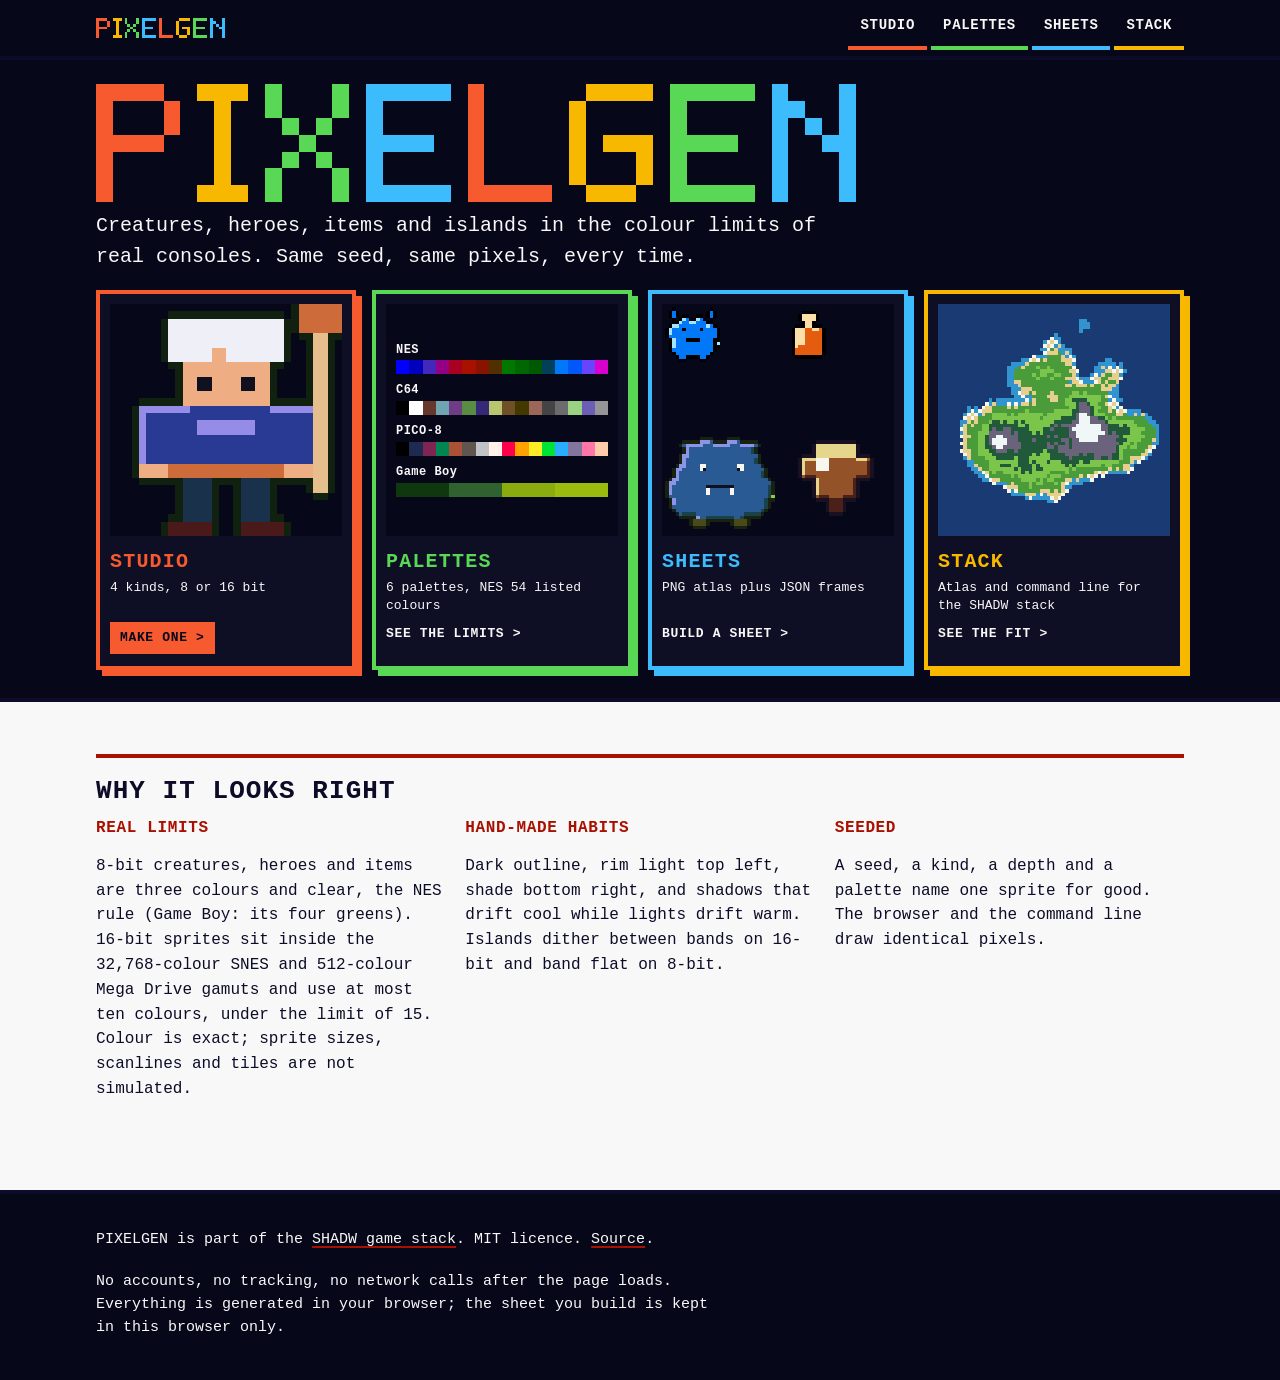
==== commit 0896e108: "Fix copy and layout after first panel round: scope colour-limit claims, honest stack tile, mobile fi" ====
--- a/site/index.html
+++ b/site/index.html
@@ -20,7 +20,7 @@
 <a class="skip" href="#main">Skip to content</a>
 <header class="top"><div class="wrap bar">
 <a class="brand" href="/" aria-label="PIXELGEN, home"><svg class="brandmark" viewBox="0 0 45 7" shape-rendering="crispEdges" role="img" aria-label="PIXELGEN"><path fill="#F85A30" d="M0 0h1v1h-1zM1 0h1v1h-1zM2 0h1v1h-1zM3 0h1v1h-1zM0 1h1v1h-1zM4 1h1v1h-1zM0 2h1v1h-1zM4 2h1v1h-1zM0 3h1v1h-1zM1 3h1v1h-1zM2 3h1v1h-1zM3 3h1v1h-1zM0 4h1v1h-1zM0 5h1v1h-1zM0 6h1v1h-1z"/><path fill="#F8B800" d="M6 0h1v1h-1zM7 0h1v1h-1zM8 0h1v1h-1zM7 1h1v1h-1zM7 2h1v1h-1zM7 3h1v1h-1zM7 4h1v1h-1zM7 5h1v1h-1zM6 6h1v1h-1zM7 6h1v1h-1zM8 6h1v1h-1z"/><path fill="#58D854" d="M10 0h1v1h-1zM14 0h1v1h-1zM10 1h1v1h-1zM14 1h1v1h-1zM11 2h1v1h-1zM13 2h1v1h-1zM12 3h1v1h-1zM11 4h1v1h-1zM13 4h1v1h-1zM10 5h1v1h-1zM14 5h1v1h-1zM10 6h1v1h-1zM14 6h1v1h-1z"/><path fill="#3CBCFC" d="M16 0h1v1h-1zM17 0h1v1h-1zM18 0h1v1h-1zM19 0h1v1h-1zM20 0h1v1h-1zM16 1h1v1h-1zM16 2h1v1h-1zM16 3h1v1h-1zM17 3h1v1h-1zM18 3h1v1h-1zM19 3h1v1h-1zM16 4h1v1h-1zM16 5h1v1h-1zM16 6h1v1h-1zM17 6h1v1h-1zM18 6h1v1h-1zM19 6h1v1h-1zM20 6h1v1h-1z"/><path fill="#F85A30" d="M22 0h1v1h-1zM22 1h1v1h-1zM22 2h1v1h-1zM22 3h1v1h-1zM22 4h1v1h-1zM22 5h1v1h-1zM22 6h1v1h-1zM23 6h1v1h-1zM24 6h1v1h-1zM25 6h1v1h-1zM26 6h1v1h-1z"/><path fill="#F8B800" d="M29 0h1v1h-1zM30 0h1v1h-1zM31 0h1v1h-1zM32 0h1v1h-1zM28 1h1v1h-1zM28 2h1v1h-1zM28 3h1v1h-1zM30 3h1v1h-1zM31 3h1v1h-1zM32 3h1v1h-1zM28 4h1v1h-1zM32 4h1v1h-1zM28 5h1v1h-1zM32 5h1v1h-1zM29 6h1v1h-1zM30 6h1v1h-1zM31 6h1v1h-1z"/><path fill="#58D854" d="M34 0h1v1h-1zM35 0h1v1h-1zM36 0h1v1h-1zM37 0h1v1h-1zM38 0h1v1h-1zM34 1h1v1h-1zM34 2h1v1h-1zM34 3h1v1h-1zM35 3h1v1h-1zM36 3h1v1h-1zM37 3h1v1h-1zM34 4h1v1h-1zM34 5h1v1h-1zM34 6h1v1h-1zM35 6h1v1h-1zM36 6h1v1h-1zM37 6h1v1h-1zM38 6h1v1h-1z"/><path fill="#3CBCFC" d="M40 0h1v1h-1zM44 0h1v1h-1zM40 1h1v1h-1zM41 1h1v1h-1zM44 1h1v1h-1zM40 2h1v1h-1zM42 2h1v1h-1zM44 2h1v1h-1zM40 3h1v1h-1zM43 3h1v1h-1zM44 3h1v1h-1zM40 4h1v1h-1zM44 4h1v1h-1zM40 5h1v1h-1zM44 5h1v1h-1zM40 6h1v1h-1zM44 6h1v1h-1z"/></svg></a>
-<nav aria-label="Main"><ul><li><a data-z="studio" href="/studio" aria-current="page">Studio</a></li><li><a data-z="palettes" href="/palettes">Palettes</a></li><li><a data-z="sheets" href="/sheets">Sheets</a></li><li><a data-z="stack" href="/stack">Stack</a></li></ul></nav>
+<nav aria-label="Main"><ul><li><a data-z="studio" href="/studio">Studio</a></li><li><a data-z="palettes" href="/palettes">Palettes</a></li><li><a data-z="sheets" href="/sheets">Sheets</a></li><li><a data-z="stack" href="/stack">Stack</a></li></ul></nav>
 </div></header>
 <main id="main">
 <section class="slab" aria-labelledby="h1"><div class="wrap">
@@ -30,16 +30,16 @@
 <ul class="poster" aria-label="What PIXELGEN holds">
 <li class="tile" data-z="studio"><a href="/studio?kind=hero&amp;bits=16&amp;seed=ember-3"><span class="art"><svg class="px" viewBox="0 0 32 32" shape-rendering="crispEdges" role="img" aria-label="A 32 by 32 pixel hero in SNES colours"><path fill="#102110" d="M25 0h1v1h-1zM8 1h16v1h-16zM25 1h1v1h-1zM7 2h1v1h-1zM24 2h2v1h-2zM7 3h1v1h-1zM24 3h2v1h-2zM7 4h1v1h-1zM24 4h1v1h-1zM26 4h2v1h-2zM30 4h2v1h-2zM7 5h1v1h-1zM24 5h1v1h-1zM27 5h1v1h-1zM30 5h1v1h-1zM7 6h1v1h-1zM24 6h1v1h-1zM27 6h1v1h-1zM30 6h1v1h-1zM7 7h1v1h-1zM24 7h1v1h-1zM27 7h1v1h-1zM30 7h1v1h-1zM8 8h2v1h-2zM22 8h2v1h-2zM27 8h1v1h-1zM30 8h1v1h-1zM9 9h1v1h-1zM22 9h1v1h-1zM27 9h1v1h-1zM30 9h1v1h-1zM9 10h1v1h-1zM22 10h1v1h-1zM27 10h1v1h-1zM30 10h1v1h-1zM9 11h1v1h-1zM22 11h1v1h-1zM27 11h1v1h-1zM30 11h1v1h-1zM9 12h1v1h-1zM22 12h1v1h-1zM27 12h1v1h-1zM30 12h1v1h-1zM4 13h6v1h-6zM22 13h6v1h-6zM30 13h1v1h-1zM3 14h1v1h-1zM30 14h1v1h-1zM3 15h1v1h-1zM30 15h1v1h-1zM3 16h1v1h-1zM30 16h1v1h-1zM3 17h1v1h-1zM30 17h1v1h-1zM3 18h1v1h-1zM30 18h1v1h-1zM3 19h1v1h-1zM30 19h1v1h-1zM3 20h1v1h-1zM30 20h1v1h-1zM3 21h1v1h-1zM30 21h1v1h-1zM3 22h1v1h-1zM30 22h1v1h-1zM3 23h1v1h-1zM30 23h1v1h-1zM4 24h6v1h-6zM14 24h4v1h-4zM22 24h6v1h-6zM30 24h1v1h-1zM9 25h1v1h-1zM14 25h1v1h-1zM17 25h1v1h-1zM22 25h1v1h-1zM27 25h1v1h-1zM30 25h1v1h-1zM9 26h1v1h-1zM14 26h1v1h-1zM17 26h1v1h-1zM22 26h1v1h-1zM28 26h2v1h-2zM9 27h1v1h-1zM14 27h1v1h-1zM17 27h1v1h-1zM22 27h1v1h-1zM9 28h1v1h-1zM14 28h1v1h-1zM17 28h1v1h-1zM22 28h1v1h-1zM8 29h2v1h-2zM14 29h1v1h-1zM17 29h1v1h-1zM22 29h2v1h-2zM7 30h1v1h-1zM14 30h1v1h-1zM17 30h1v1h-1zM24 30h1v1h-1zM7 31h1v1h-1zM14 31h1v1h-1zM17 31h1v1h-1zM24 31h1v1h-1z"/><path fill="#ce6b3a" d="M26 0h6v1h-6zM26 1h6v1h-6zM26 2h6v1h-6zM26 3h6v1h-6zM8 22h16v1h-16zM8 23h16v1h-16z"/><path fill="#efeff7" d="M8 2h16v1h-16zM8 3h16v1h-16zM8 4h16v1h-16zM8 5h16v1h-16zM8 6h6v1h-6zM16 6h8v1h-8zM8 7h6v1h-6zM16 7h8v1h-8z"/><path fill="#e6bd8c" d="M28 4h2v1h-2zM28 5h2v1h-2zM28 6h2v1h-2zM28 7h2v1h-2zM28 8h2v1h-2zM28 9h2v1h-2zM28 10h2v1h-2zM28 11h2v1h-2zM28 12h2v1h-2zM28 13h2v1h-2zM28 14h2v1h-2zM28 15h2v1h-2zM28 16h2v1h-2zM28 17h2v1h-2zM28 18h2v1h-2zM28 19h2v1h-2zM28 20h2v1h-2zM28 21h2v1h-2zM28 22h2v1h-2zM28 23h2v1h-2zM28 24h2v1h-2zM28 25h2v1h-2z"/><path fill="#efad84" d="M14 6h2v1h-2zM14 7h2v1h-2zM10 8h12v1h-12zM10 9h12v1h-12zM10 10h2v1h-2zM14 10h4v1h-4zM20 10h2v1h-2zM10 11h2v1h-2zM14 11h4v1h-4zM20 11h2v1h-2zM10 12h12v1h-12zM10 13h12v1h-12zM4 22h4v1h-4zM24 22h4v1h-4zM4 23h4v1h-4zM24 23h4v1h-4z"/><path fill="#101021" d="M12 10h2v1h-2zM18 10h2v1h-2zM12 11h2v1h-2zM18 11h2v1h-2z"/><path fill="#948ce6" d="M4 14h7v1h-7zM22 14h6v1h-6zM4 15h1v1h-1zM4 16h1v1h-1zM12 16h8v1h-8zM4 17h1v1h-1zM12 17h8v1h-8zM4 18h1v1h-1zM4 19h1v1h-1zM4 20h1v1h-1zM4 21h1v1h-1z"/><path fill="#293a94" d="M11 14h11v1h-11zM5 15h23v1h-23zM5 16h7v1h-7zM20 16h8v1h-8zM5 17h7v1h-7zM20 17h8v1h-8zM5 18h23v1h-23zM5 19h23v1h-23zM5 20h23v1h-23zM5 21h23v1h-23z"/><path fill="#19314a" d="M10 24h4v1h-4zM18 24h4v1h-4zM10 25h4v1h-4zM18 25h4v1h-4zM10 26h4v1h-4zM18 26h4v1h-4zM10 27h4v1h-4zM18 27h4v1h-4zM10 28h4v1h-4zM18 28h4v1h-4zM10 29h4v1h-4zM18 29h4v1h-4z"/><path fill="#4a1919" d="M8 30h6v1h-6zM18 30h6v1h-6zM8 31h6v1h-6zM18 31h6v1h-6z"/></svg></span>
 <span class="name">Studio</span><span class="fig">4 kinds, 8 or 16 bit</span><span class="go">Make one</span></a></li>
-<li class="tile" data-z="palettes"><a href="/palettes"><span class="art pal"><span class="prow"><b>NES</b><span class="strip" aria-hidden="true"><i style="background:#0000FC"></i><i style="background:#0000BC"></i><i style="background:#4428BC"></i><i style="background:#940084"></i><i style="background:#A80020"></i><i style="background:#A81000"></i><i style="background:#881400"></i><i style="background:#503000"></i><i style="background:#007800"></i><i style="background:#006800"></i><i style="background:#005800"></i><i style="background:#004058"></i><i style="background:#0078F8"></i><i style="background:#0058F8"></i><i style="background:#6844FC"></i><i style="background:#D800CC"></i></span></span><span class="prow"><b>Game Boy</b><span class="strip" aria-hidden="true"><i style="background:#0F380F"></i><i style="background:#306230"></i><i style="background:#8BAC0F"></i><i style="background:#9BBC0F"></i></span></span><span class="prow"><b>C64</b><span class="strip" aria-hidden="true"><i style="background:#000000"></i><i style="background:#FFFFFF"></i><i style="background:#68372B"></i><i style="background:#70A4B2"></i><i style="background:#6F3D86"></i><i style="background:#588D43"></i><i style="background:#352879"></i><i style="background:#B8C76F"></i><i style="background:#6F4F25"></i><i style="background:#433900"></i><i style="background:#9A6759"></i><i style="background:#444444"></i><i style="background:#6C6C6C"></i><i style="background:#9AD284"></i><i style="background:#6C5EB5"></i><i style="background:#959595"></i></span></span><span class="prow"><b>SNES</b></span><span class="prow"><b>Mega Drive</b></span><span class="prow"><b>PICO-8</b><span class="strip" aria-hidden="true"><i style="background:#000000"></i><i style="background:#1D2B53"></i><i style="background:#7E2553"></i><i style="background:#008751"></i><i style="background:#AB5236"></i><i style="background:#5F574F"></i><i style="background:#C2C3C7"></i><i style="background:#FFF1E8"></i><i style="background:#FF004D"></i><i style="background:#FFA300"></i><i style="background:#FFEC27"></i><i style="background:#00E436"></i><i style="background:#29ADFF"></i><i style="background:#83769C"></i><i style="background:#FF77A8"></i><i style="background:#FFCCAA"></i></span></span></span>
-<span class="name">Palettes</span><span class="fig">6 palettes, NES 54 colours</span><span class="go">See the limits</span></a></li>
+<li class="tile" data-z="palettes"><a href="/palettes"><span class="art pal"><span class="prow"><b>NES</b><span class="strip" aria-hidden="true"><i style="background:#0000FC"></i><i style="background:#0000BC"></i><i style="background:#4428BC"></i><i style="background:#940084"></i><i style="background:#A80020"></i><i style="background:#A81000"></i><i style="background:#881400"></i><i style="background:#503000"></i><i style="background:#007800"></i><i style="background:#006800"></i><i style="background:#005800"></i><i style="background:#004058"></i><i style="background:#0078F8"></i><i style="background:#0058F8"></i><i style="background:#6844FC"></i><i style="background:#D800CC"></i></span></span><span class="prow"><b>C64</b><span class="strip" aria-hidden="true"><i style="background:#000000"></i><i style="background:#FFFFFF"></i><i style="background:#68372B"></i><i style="background:#70A4B2"></i><i style="background:#6F3D86"></i><i style="background:#588D43"></i><i style="background:#352879"></i><i style="background:#B8C76F"></i><i style="background:#6F4F25"></i><i style="background:#433900"></i><i style="background:#9A6759"></i><i style="background:#444444"></i><i style="background:#6C6C6C"></i><i style="background:#9AD284"></i><i style="background:#6C5EB5"></i><i style="background:#959595"></i></span></span><span class="prow"><b>PICO-8</b><span class="strip" aria-hidden="true"><i style="background:#000000"></i><i style="background:#1D2B53"></i><i style="background:#7E2553"></i><i style="background:#008751"></i><i style="background:#AB5236"></i><i style="background:#5F574F"></i><i style="background:#C2C3C7"></i><i style="background:#FFF1E8"></i><i style="background:#FF004D"></i><i style="background:#FFA300"></i><i style="background:#FFEC27"></i><i style="background:#00E436"></i><i style="background:#29ADFF"></i><i style="background:#83769C"></i><i style="background:#FF77A8"></i><i style="background:#FFCCAA"></i></span></span><span class="prow"><b>Game Boy</b><span class="strip" aria-hidden="true"><i style="background:#0F380F"></i><i style="background:#306230"></i><i style="background:#8BAC0F"></i><i style="background:#9BBC0F"></i></span></span></span>
+<span class="name">Palettes</span><span class="fig">6 palettes, NES 54 listed colours</span><span class="go">See the limits</span></a></li>
 <li class="tile" data-z="sheets"><a href="/sheets"><span class="art"><svg class="px" viewBox="0 0 68 68" shape-rendering="crispEdges" role="img" aria-label="A sprite sheet of four sprites"><path fill="#000000" d="M3 1h1v1h-1zM14 1h1v1h-1zM2 2h1v1h-1zM4 2h1v1h-1zM13 2h1v1h-1zM15 2h1v1h-1zM41 2h4v1h-4zM2 3h1v1h-1zM4 3h1v1h-1zM6 3h2v1h-2zM10 3h2v1h-2zM13 3h1v1h-1zM15 3h1v1h-1zM40 3h1v1h-1zM45 3h1v1h-1zM3 4h1v1h-1zM5 4h1v1h-1zM8 4h2v1h-2zM12 4h1v1h-1zM14 4h1v1h-1zM40 4h1v1h-1zM45 4h1v1h-1zM3 5h2v1h-2zM13 5h2v1h-2zM41 5h1v1h-1zM44 5h1v1h-1zM2 6h1v1h-1zM15 6h1v1h-1zM39 6h3v1h-3zM44 6h3v1h-3zM1 7h1v1h-1zM6 7h1v1h-1zM11 7h1v1h-1zM16 7h1v1h-1zM38 7h1v1h-1zM47 7h1v1h-1zM1 8h1v1h-1zM16 8h1v1h-1zM38 8h1v1h-1zM47 8h1v1h-1zM1 9h1v1h-1zM16 9h1v1h-1zM38 9h1v1h-1zM47 9h1v1h-1zM2 10h1v1h-1zM7 10h4v1h-4zM15 10h2v1h-2zM38 10h1v1h-1zM47 10h1v1h-1zM2 11h1v1h-1zM15 11h1v1h-1zM38 11h1v1h-1zM47 11h1v1h-1zM2 12h1v1h-1zM15 12h2v1h-2zM38 12h1v1h-1zM47 12h1v1h-1zM2 13h1v1h-1zM15 13h1v1h-1zM38 13h1v1h-1zM47 13h1v1h-1zM3 14h1v1h-1zM14 14h1v1h-1zM38 14h1v1h-1zM47 14h1v1h-1zM4 15h1v1h-1zM7 15h4v1h-4zM13 15h1v1h-1zM39 15h8v1h-8zM5 16h2v1h-2zM11 16h2v1h-2z"/><path fill="#0078f8" d="M3 2h1v1h-1zM14 2h1v1h-1zM3 3h1v1h-1zM14 3h1v1h-1zM7 4h1v1h-1zM11 4h1v1h-1zM6 5h2v1h-2zM10 5h3v1h-3zM5 6h8v1h-8zM14 6h1v1h-1zM3 7h3v1h-3zM7 7h4v1h-4zM12 7h4v1h-4zM3 8h13v1h-13zM2 9h14v1h-14zM4 10h3v1h-3zM11 10h4v1h-4zM4 11h11v1h-11zM4 12h11v1h-11zM3 13h12v1h-12zM4 14h10v1h-10zM5 15h2v1h-2zM11 15h2v1h-2z"/><path fill="#fce0a8" d="M41 3h4v1h-4zM41 4h4v1h-4zM42 5h2v1h-2zM42 6h2v1h-2zM39 7h3v1h-3zM44 7h2v1h-2zM39 8h3v1h-3zM39 9h3v1h-3zM39 10h3v1h-3zM39 11h3v1h-3zM39 12h1v1h-1z"/><path fill="#a4e4fc" d="M6 4h1v1h-1zM10 4h1v1h-1zM5 5h1v1h-1zM8 5h2v1h-2zM3 6h2v1h-2zM13 6h1v1h-1zM2 7h1v1h-1zM2 8h1v1h-1zM3 10h1v1h-1zM3 11h1v1h-1zM16 11h1v1h-1zM3 12h1v1h-1z"/><path fill="#e45c10" d="M42 7h2v1h-2zM46 7h1v1h-1zM42 8h5v1h-5zM42 9h5v1h-5zM42 10h5v1h-5zM42 11h5v1h-5zM40 12h7v1h-7zM39 13h8v1h-8zM39 14h8v1h-8z"/><path fill="#192110" d="M11 39h4v1h-4zM19 39h4v1h-4zM6 40h5v1h-5zM15 40h4v1h-4zM23 40h5v1h-5zM5 41h1v1h-1zM28 41h1v1h-1zM6 42h1v1h-1zM27 42h1v1h-1zM6 43h1v1h-1zM27 43h1v1h-1zM5 44h1v1h-1zM28 44h1v1h-1zM5 45h1v1h-1zM28 45h1v1h-1zM5 46h1v1h-1zM28 46h1v1h-1zM4 47h1v1h-1zM29 47h1v1h-1zM3 48h1v1h-1zM30 48h1v1h-1zM3 49h1v1h-1zM30 49h1v1h-1zM3 50h1v1h-1zM30 50h1v1h-1zM2 51h1v1h-1zM31 51h1v1h-1zM1 52h1v1h-1zM32 52h1v1h-1zM1 53h1v1h-1zM32 53h1v1h-1zM1 54h1v1h-1zM32 54h1v1h-1zM1 55h1v1h-1zM32 55h1v1h-1zM1 56h1v1h-1zM2 57h1v1h-1zM31 57h2v1h-2zM2 58h1v1h-1zM31 58h1v1h-1zM2 59h1v1h-1zM31 59h1v1h-1zM3 60h1v1h-1zM30 60h1v1h-1zM4 61h1v1h-1zM29 61h1v1h-1zM5 62h5v1h-5zM24 62h5v1h-5zM8 63h1v1h-1zM13 63h8v1h-8zM25 63h1v1h-1zM8 64h1v1h-1zM13 64h1v1h-1zM20 64h1v1h-1zM25 64h1v1h-1zM9 65h4v1h-4zM21 65h4v1h-4z"/><path fill="#8c94e6" d="M11 40h3v1h-3zM19 40h3v1h-3zM7 41h5v1h-5zM15 41h5v1h-5zM23 41h4v1h-4zM7 42h1v1h-1zM7 43h1v1h-1zM6 44h2v1h-2zM6 45h1v1h-1zM6 46h1v1h-1zM5 47h2v1h-2zM4 48h2v1h-2zM4 49h1v1h-1zM4 50h1v1h-1zM3 51h2v1h-2zM2 52h2v1h-2zM2 53h1v1h-1zM2 54h1v1h-1zM2 55h1v1h-1zM3 57h1v1h-1zM3 58h1v1h-1zM10 62h1v1h-1z"/><path fill="#295a94" d="M14 40h1v1h-1zM22 40h1v1h-1zM6 41h1v1h-1zM12 41h3v1h-3zM20 41h3v1h-3zM27 41h1v1h-1zM8 42h18v1h-18zM8 43h18v1h-18zM8 44h20v1h-20zM7 45h20v1h-20zM7 46h20v1h-20zM7 47h4v1h-4zM13 47h9v1h-9zM24 47h5v1h-5zM6 48h5v1h-5zM13 48h9v1h-9zM24 48h6v1h-6zM5 49h24v1h-24zM5 50h24v1h-24zM5 51h26v1h-26zM4 52h28v1h-28zM3 53h10v1h-10zM21 53h10v1h-10zM3 54h10v1h-10zM14 54h6v1h-6zM21 54h10v1h-10zM3 55h10v1h-10zM14 55h6v1h-6zM21 55h10v1h-10zM2 56h29v1h-29zM4 57h26v1h-26zM4 58h26v1h-26zM3 59h27v1h-27zM4 60h25v1h-25zM5 61h1v1h-1zM10 61h14v1h-14zM11 62h2v1h-2zM21 62h2v1h-2z"/><path fill="#191021" d="M45 40h12v1h-12zM44 41h1v1h-1zM57 41h1v1h-1zM44 42h1v1h-1zM57 42h1v1h-1zM44 43h1v1h-1zM57 43h1v1h-1zM41 44h4v1h-4zM57 44h4v1h-4zM40 45h1v1h-1zM61 45h1v1h-1zM40 46h1v1h-1zM61 46h1v1h-1zM40 47h1v1h-1zM61 47h1v1h-1zM40 48h1v1h-1zM61 48h1v1h-1zM40 49h1v1h-1zM61 49h1v1h-1zM40 50h1v1h-1zM61 50h1v1h-1zM41 51h4v1h-4zM57 51h4v1h-4zM44 52h1v1h-1zM57 52h1v1h-1zM44 53h1v1h-1zM57 53h1v1h-1zM44 54h1v1h-1zM57 54h1v1h-1zM44 55h1v1h-1zM57 55h1v1h-1zM44 56h1v1h-1zM57 56h1v1h-1zM45 57h4v1h-4zM53 57h4v1h-4zM48 58h1v1h-1zM53 58h1v1h-1zM48 59h1v1h-1zM53 59h1v1h-1zM48 60h1v1h-1zM53 60h1v1h-1zM49 61h4v1h-4z"/><path fill="#e6d68c" d="M45 41h12v1h-12zM45 42h12v1h-12zM45 43h12v1h-12zM45 44h12v1h-12zM41 45h4v1h-4zM57 45h3v1h-3zM41 46h1v1h-1zM41 47h1v1h-1zM41 48h1v1h-1zM41 49h1v1h-1zM45 51h1v1h-1zM45 52h1v1h-1zM45 53h1v1h-1zM45 54h1v1h-1zM45 55h1v1h-1z"/><path fill="#19424a" d="M26 42h1v1h-1zM26 43h1v1h-1zM27 45h1v1h-1zM27 46h1v1h-1zM29 49h1v1h-1zM29 50h1v1h-1zM31 53h1v1h-1zM31 54h1v1h-1zM31 55h1v1h-1zM31 56h1v1h-1zM30 57h1v1h-1zM30 58h1v1h-1zM30 59h1v1h-1zM29 60h1v1h-1zM6 61h4v1h-4zM24 61h5v1h-5zM13 62h8v1h-8zM23 62h1v1h-1z"/><path fill="#f7f7ef" d="M45 45h4v1h-4zM45 46h4v1h-4zM11 47h2v1h-2zM22 47h2v1h-2zM45 47h4v1h-4zM11 48h1v1h-1zM23 48h1v1h-1zM45 48h4v1h-4zM13 54h1v1h-1zM20 54h1v1h-1zM13 55h1v1h-1zM20 55h1v1h-1z"/><path fill="#945229" d="M49 45h8v1h-8zM60 45h1v1h-1zM42 46h3v1h-3zM49 46h11v1h-11zM42 47h3v1h-3zM49 47h11v1h-11zM42 48h3v1h-3zM49 48h11v1h-11zM42 49h18v1h-18zM41 50h1v1h-1zM45 50h12v1h-12zM46 51h10v1h-10zM46 52h10v1h-10zM46 53h10v1h-10zM46 54h10v1h-10zM46 55h10v1h-10zM45 56h1v1h-1zM49 56h4v1h-4z"/><path fill="#4a2119" d="M60 46h1v1h-1zM60 47h1v1h-1zM60 48h1v1h-1zM60 49h1v1h-1zM42 50h3v1h-3zM57 50h4v1h-4zM56 51h1v1h-1zM56 52h1v1h-1zM56 53h1v1h-1zM56 54h1v1h-1zM56 55h1v1h-1zM46 56h3v1h-3zM53 56h4v1h-4zM49 57h4v1h-4zM49 58h4v1h-4zM49 59h4v1h-4zM49 60h4v1h-4z"/><path fill="#101021" d="M12 48h1v1h-1zM22 48h1v1h-1zM13 53h8v1h-8z"/><path fill="#8cce3a" d="M32 56h1v1h-1z"/><path fill="#4a4a19" d="M9 63h4v1h-4zM21 63h4v1h-4zM9 64h4v1h-4zM21 64h4v1h-4z"/></svg></span>
 <span class="name">Sheets</span><span class="fig">PNG atlas plus JSON frames</span><span class="go">Build a sheet</span></a></li>
 <li class="tile" data-z="stack"><a href="/stack"><span class="art"><svg class="px" viewBox="0 0 64 64" shape-rendering="crispEdges" role="img" aria-label="A 64 by 64 pixel island"><path fill="#193a73" d="M0 0h64v1h-64zM0 1h64v1h-64zM0 2h64v1h-64zM0 3h64v1h-64zM0 4h39v1h-39zM41 4h23v1h-23zM0 5h39v1h-39zM42 5h22v1h-22zM0 6h39v1h-39zM42 6h22v1h-22zM0 7h39v1h-39zM40 7h24v1h-24zM0 8h32v1h-32zM33 8h31v1h-31zM0 9h31v1h-31zM34 9h30v1h-30zM0 10h29v1h-29zM34 10h30v1h-30zM0 11h29v1h-29zM35 11h29v1h-29zM0 12h28v1h-28zM37 12h27v1h-27zM0 13h29v1h-29zM37 13h27v1h-27zM0 14h26v1h-26zM38 14h26v1h-26zM0 15h23v1h-23zM38 15h8v1h-8zM48 15h16v1h-16zM0 16h20v1h-20zM38 16h6v1h-6zM49 16h1v1h-1zM51 16h13v1h-13zM0 17h19v1h-19zM38 17h5v1h-5zM51 17h13v1h-13zM0 18h19v1h-19zM39 18h4v1h-4zM52 18h12v1h-12zM0 19h19v1h-19zM39 19h3v1h-3zM51 19h13v1h-13zM0 20h19v1h-19zM51 20h13v1h-13zM0 21h19v1h-19zM50 21h14v1h-14zM0 22h19v1h-19zM50 22h14v1h-14zM0 23h20v1h-20zM50 23h14v1h-14zM0 24h20v1h-20zM50 24h14v1h-14zM0 25h21v1h-21zM50 25h14v1h-14zM0 26h14v1h-14zM15 26h1v1h-1zM51 26h13v1h-13zM0 27h13v1h-13zM50 27h14v1h-14zM0 28h8v1h-8zM9 28h1v1h-1zM11 28h1v1h-1zM51 28h13v1h-13zM0 29h8v1h-8zM56 29h8v1h-8zM0 30h7v1h-7zM58 30h6v1h-6zM0 31h7v1h-7zM59 31h5v1h-5zM0 32h6v1h-6zM60 32h4v1h-4zM0 33h6v1h-6zM61 33h3v1h-3zM0 34h6v1h-6zM61 34h3v1h-3zM0 35h6v1h-6zM61 35h3v1h-3zM0 36h6v1h-6zM61 36h3v1h-3zM0 37h7v1h-7zM61 37h3v1h-3zM0 38h6v1h-6zM61 38h3v1h-3zM0 39h7v1h-7zM60 39h4v1h-4zM0 40h6v1h-6zM59 40h5v1h-5zM0 41h7v1h-7zM59 41h5v1h-5zM0 42h7v1h-7zM58 42h6v1h-6zM0 43h8v1h-8zM56 43h8v1h-8zM0 44h8v1h-8zM54 44h10v1h-10zM0 45h9v1h-9zM54 45h10v1h-10zM0 46h10v1h-10zM53 46h11v1h-11zM0 47h11v1h-11zM44 47h1v1h-1zM46 47h18v1h-18zM0 48h12v1h-12zM43 48h21v1h-21zM0 49h15v1h-15zM40 49h24v1h-24zM0 50h18v1h-18zM37 50h27v1h-27zM0 51h19v1h-19zM36 51h28v1h-28zM0 52h20v1h-20zM35 52h29v1h-29zM0 53h24v1h-24zM34 53h30v1h-30zM0 54h30v1h-30zM33 54h31v1h-31zM0 55h64v1h-64zM0 56h64v1h-64zM0 57h64v1h-64zM0 58h64v1h-64zM0 59h64v1h-64zM0 60h64v1h-64zM0 61h64v1h-64zM0 62h64v1h-64zM0 63h64v1h-64z"/><path fill="#3194ce" d="M39 4h2v1h-2zM39 5h3v1h-3zM39 6h3v1h-3zM39 7h1v1h-1zM32 8h1v1h-1zM32 9h2v1h-2zM29 10h1v1h-1zM33 10h1v1h-1zM32 11h1v1h-1zM34 11h1v1h-1zM28 12h2v1h-2zM33 12h4v1h-4zM34 13h1v1h-1zM36 13h1v1h-1zM27 14h3v1h-3zM35 14h1v1h-1zM37 14h1v1h-1zM23 15h2v1h-2zM46 15h2v1h-2zM20 16h4v1h-4zM37 16h1v1h-1zM44 16h5v1h-5zM50 16h1v1h-1zM19 17h3v1h-3zM43 17h2v1h-2zM46 17h1v1h-1zM48 17h1v1h-1zM50 17h1v1h-1zM19 18h2v1h-2zM43 18h3v1h-3zM51 18h1v1h-1zM19 19h2v1h-2zM38 19h1v1h-1zM42 19h1v1h-1zM44 19h1v1h-1zM50 19h1v1h-1zM19 20h2v1h-2zM39 20h3v1h-3zM19 21h2v1h-2zM36 21h1v1h-1zM40 21h3v1h-3zM19 22h3v1h-3zM49 22h1v1h-1zM20 23h3v1h-3zM48 23h2v1h-2zM20 24h2v1h-2zM47 24h3v1h-3zM21 25h2v1h-2zM24 25h2v1h-2zM48 25h2v1h-2zM14 26h1v1h-1zM16 26h8v1h-8zM25 26h1v1h-1zM47 26h1v1h-1zM49 26h2v1h-2zM14 27h1v1h-1zM16 27h3v1h-3zM20 27h1v1h-1zM22 27h1v1h-1zM8 28h1v1h-1zM10 28h1v1h-1zM49 28h1v1h-1zM8 29h1v1h-1zM10 29h1v1h-1zM52 29h4v1h-4zM7 30h1v1h-1zM11 30h1v1h-1zM52 30h2v1h-2zM55 30h1v1h-1zM57 30h1v1h-1zM57 31h2v1h-2zM6 32h2v1h-2zM58 32h2v1h-2zM6 33h1v1h-1zM59 33h2v1h-2zM60 34h1v1h-1zM6 35h1v1h-1zM60 35h1v1h-1zM60 36h1v1h-1zM60 37h1v1h-1zM59 38h2v1h-2zM58 41h1v1h-1zM7 42h1v1h-1zM57 42h1v1h-1zM8 43h2v1h-2zM54 43h1v1h-1zM8 44h2v1h-2zM53 44h1v1h-1zM9 45h2v1h-2zM10 46h2v1h-2zM47 46h5v1h-5zM11 47h2v1h-2zM12 48h2v1h-2zM37 48h1v1h-1zM39 48h3v1h-3zM16 49h3v1h-3zM36 49h4v1h-4zM35 50h2v1h-2zM20 51h1v1h-1zM20 52h4v1h-4zM27 52h1v1h-1zM29 52h1v1h-1zM24 53h1v1h-1zM26 53h5v1h-5zM30 54h2v1h-2z"/><path fill="#f7f7ef" d="M31 9h1v1h-1zM30 10h1v1h-1zM32 10h1v1h-1zM29 11h1v1h-1zM31 11h1v1h-1zM30 12h1v1h-1zM29 13h1v1h-1zM26 14h1v1h-1zM36 14h1v1h-1zM25 15h1v1h-1zM27 15h1v1h-1zM37 15h1v1h-1zM37 17h1v1h-1zM47 17h1v1h-1zM49 17h1v1h-1zM38 18h1v1h-1zM48 18h1v1h-1zM50 18h1v1h-1zM43 19h1v1h-1zM38 20h1v1h-1zM42 20h1v1h-1zM50 20h1v1h-1zM39 21h1v1h-1zM43 21h1v1h-1zM22 24h1v1h-1zM23 25h1v1h-1zM47 25h1v1h-1zM24 26h1v1h-1zM48 26h1v1h-1zM13 27h1v1h-1zM19 27h1v1h-1zM21 27h1v1h-1zM47 27h1v1h-1zM49 27h1v1h-1zM12 28h1v1h-1zM48 28h1v1h-1zM50 28h1v1h-1zM9 29h1v1h-1zM11 29h1v1h-1zM49 29h1v1h-1zM51 29h1v1h-1zM8 30h1v1h-1zM10 30h1v1h-1zM7 31h1v1h-1zM9 31h1v1h-1zM6 34h1v1h-1zM6 36h1v1h-1zM6 38h1v1h-1zM59 39h1v1h-1zM6 40h1v1h-1zM58 40h1v1h-1zM7 41h1v1h-1zM56 42h1v1h-1zM55 43h1v1h-1zM53 45h1v1h-1zM12 46h1v1h-1zM44 46h1v1h-1zM46 46h1v1h-1zM52 46h1v1h-1zM13 47h1v1h-1zM41 47h1v1h-1zM43 47h1v1h-1zM45 47h1v1h-1zM14 48h1v1h-1zM42 48h1v1h-1zM15 49h1v1h-1zM35 49h1v1h-1zM18 50h1v1h-1zM19 51h1v1h-1zM21 51h1v1h-1zM35 51h1v1h-1zM28 52h1v1h-1zM34 52h1v1h-1zM25 53h1v1h-1zM31 53h1v1h-1zM33 53h1v1h-1zM32 54h1v1h-1z"/><path fill="#e6ce8c" d="M31 10h1v1h-1zM30 11h1v1h-1zM33 11h1v1h-1zM32 12h1v1h-1zM30 13h3v1h-3zM35 13h1v1h-1zM34 14h1v1h-1zM26 15h1v1h-1zM29 15h1v1h-1zM34 15h3v1h-3zM24 16h1v1h-1zM35 16h2v1h-2zM23 17h1v1h-1zM45 17h1v1h-1zM36 18h2v1h-2zM46 18h2v1h-2zM49 18h1v1h-1zM37 19h1v1h-1zM45 19h1v1h-1zM48 19h2v1h-2zM35 20h3v1h-3zM43 20h2v1h-2zM47 20h3v1h-3zM21 21h2v1h-2zM37 21h2v1h-2zM44 21h1v1h-1zM46 21h1v1h-1zM49 21h1v1h-1zM22 22h1v1h-1zM35 22h2v1h-2zM38 22h3v1h-3zM42 22h1v1h-1zM45 22h1v1h-1zM47 22h2v1h-2zM23 23h3v1h-3zM45 23h3v1h-3zM23 24h2v1h-2zM26 24h1v1h-1zM31 24h1v1h-1zM30 25h3v1h-3zM46 25h1v1h-1zM26 26h1v1h-1zM31 26h2v1h-2zM15 27h1v1h-1zM23 27h2v1h-2zM26 27h1v1h-1zM46 27h1v1h-1zM48 27h1v1h-1zM13 28h2v1h-2zM19 28h1v1h-1zM21 28h1v1h-1zM47 28h1v1h-1zM12 29h3v1h-3zM47 29h1v1h-1zM50 29h1v1h-1zM9 30h1v1h-1zM12 30h1v1h-1zM49 30h2v1h-2zM54 30h1v1h-1zM56 30h1v1h-1zM8 31h1v1h-1zM10 31h1v1h-1zM8 32h1v1h-1zM10 32h1v1h-1zM7 33h1v1h-1zM9 33h1v1h-1zM7 34h1v1h-1zM7 35h1v1h-1zM7 36h2v1h-2zM7 37h1v1h-1zM59 37h1v1h-1zM7 38h1v1h-1zM7 39h1v1h-1zM58 39h1v1h-1zM7 40h2v1h-2zM57 40h1v1h-1zM8 41h1v1h-1zM56 41h2v1h-2zM8 42h1v1h-1zM53 42h3v1h-3zM53 43h1v1h-1zM10 44h1v1h-1zM51 44h2v1h-2zM11 45h1v1h-1zM47 45h1v1h-1zM49 45h1v1h-1zM51 45h2v1h-2zM13 46h1v1h-1zM43 46h1v1h-1zM45 46h1v1h-1zM39 47h1v1h-1zM42 47h1v1h-1zM15 48h2v1h-2zM35 48h2v1h-2zM38 48h1v1h-1zM20 49h1v1h-1zM34 49h1v1h-1zM19 50h3v1h-3zM34 50h1v1h-1zM28 51h3v1h-3zM32 51h1v1h-1zM34 51h1v1h-1zM24 52h3v1h-3zM30 52h4v1h-4zM32 53h1v1h-1z"/><path fill="#4a9c3a" d="M31 12h1v1h-1zM33 13h1v1h-1zM30 14h4v1h-4zM28 15h1v1h-1zM30 15h4v1h-4zM25 16h10v1h-10zM22 17h1v1h-1zM24 17h3v1h-3zM28 17h2v1h-2zM31 17h6v1h-6zM21 18h7v1h-7zM32 18h4v1h-4zM21 19h5v1h-5zM27 19h1v1h-1zM30 19h2v1h-2zM34 19h3v1h-3zM46 19h2v1h-2zM21 20h6v1h-6zM28 20h3v1h-3zM32 20h3v1h-3zM45 20h2v1h-2zM23 21h13v1h-13zM45 21h1v1h-1zM47 21h2v1h-2zM23 22h12v1h-12zM37 22h1v1h-1zM41 22h1v1h-1zM43 22h2v1h-2zM46 22h1v1h-1zM26 23h19v1h-19zM25 24h1v1h-1zM27 24h4v1h-4zM32 24h5v1h-5zM39 24h1v1h-1zM41 24h6v1h-6zM26 25h4v1h-4zM33 25h3v1h-3zM45 25h1v1h-1zM27 26h4v1h-4zM33 26h2v1h-2zM45 26h2v1h-2zM25 27h1v1h-1zM27 27h8v1h-8zM44 27h2v1h-2zM15 28h4v1h-4zM20 28h1v1h-1zM22 28h14v1h-14zM45 28h2v1h-2zM15 29h9v1h-9zM25 29h7v1h-7zM44 29h3v1h-3zM48 29h1v1h-1zM13 30h2v1h-2zM19 30h1v1h-1zM21 30h1v1h-1zM29 30h1v1h-1zM46 30h3v1h-3zM51 30h1v1h-1zM11 31h4v1h-4zM28 31h1v1h-1zM47 31h1v1h-1zM49 31h8v1h-8zM9 32h1v1h-1zM11 32h3v1h-3zM54 32h4v1h-4zM8 33h1v1h-1zM10 33h2v1h-2zM55 33h4v1h-4zM8 34h4v1h-4zM57 34h3v1h-3zM8 35h3v1h-3zM56 35h4v1h-4zM9 36h2v1h-2zM57 36h3v1h-3zM8 37h3v1h-3zM56 37h3v1h-3zM8 38h3v1h-3zM53 38h1v1h-1zM55 38h4v1h-4zM8 39h3v1h-3zM52 39h1v1h-1zM55 39h3v1h-3zM9 40h2v1h-2zM51 40h6v1h-6zM9 41h2v1h-2zM51 41h5v1h-5zM9 42h4v1h-4zM51 42h2v1h-2zM10 43h4v1h-4zM50 43h3v1h-3zM11 44h3v1h-3zM45 44h1v1h-1zM48 44h3v1h-3zM12 45h2v1h-2zM36 45h1v1h-1zM38 45h9v1h-9zM48 45h1v1h-1zM50 45h1v1h-1zM14 46h1v1h-1zM16 46h2v1h-2zM31 46h4v1h-4zM36 46h7v1h-7zM14 47h6v1h-6zM21 47h1v1h-1zM30 47h1v1h-1zM34 47h5v1h-5zM40 47h1v1h-1zM17 48h6v1h-6zM27 48h1v1h-1zM29 48h1v1h-1zM32 48h3v1h-3zM19 49h1v1h-1zM21 49h4v1h-4zM26 49h1v1h-1zM29 49h3v1h-3zM33 49h1v1h-1zM22 50h3v1h-3zM26 50h8v1h-8zM22 51h6v1h-6zM31 51h1v1h-1zM33 51h1v1h-1z"/><path fill="#7bc54a" d="M27 17h1v1h-1zM30 17h1v1h-1zM28 18h4v1h-4zM26 19h1v1h-1zM28 19h2v1h-2zM32 19h2v1h-2zM27 20h1v1h-1zM31 20h1v1h-1zM37 24h2v1h-2zM40 24h1v1h-1zM36 25h9v1h-9zM35 26h2v1h-2zM41 26h4v1h-4zM35 27h3v1h-3zM42 27h2v1h-2zM36 28h2v1h-2zM43 28h2v1h-2zM24 29h1v1h-1zM32 29h5v1h-5zM43 29h1v1h-1zM15 30h4v1h-4zM20 30h1v1h-1zM22 30h7v1h-7zM30 30h7v1h-7zM43 30h3v1h-3zM15 31h13v1h-13zM29 31h5v1h-5zM46 31h1v1h-1zM48 31h1v1h-1zM14 32h1v1h-1zM17 32h1v1h-1zM19 32h2v1h-2zM22 32h1v1h-1zM24 32h8v1h-8zM47 32h7v1h-7zM12 33h2v1h-2zM22 33h2v1h-2zM25 33h6v1h-6zM50 33h1v1h-1zM52 33h3v1h-3zM12 34h2v1h-2zM25 34h4v1h-4zM53 34h4v1h-4zM11 35h3v1h-3zM26 35h1v1h-1zM28 35h1v1h-1zM53 35h3v1h-3zM11 36h2v1h-2zM51 36h6v1h-6zM11 37h2v1h-2zM52 37h4v1h-4zM11 38h2v1h-2zM51 38h2v1h-2zM54 38h1v1h-1zM11 39h2v1h-2zM50 39h2v1h-2zM53 39h2v1h-2zM11 40h3v1h-3zM29 40h1v1h-1zM50 40h1v1h-1zM11 41h4v1h-4zM26 41h1v1h-1zM28 41h3v1h-3zM50 41h1v1h-1zM13 42h3v1h-3zM21 42h1v1h-1zM25 42h6v1h-6zM50 42h1v1h-1zM14 43h8v1h-8zM25 43h1v1h-1zM27 43h3v1h-3zM31 43h3v1h-3zM39 43h1v1h-1zM42 43h8v1h-8zM14 44h3v1h-3zM20 44h2v1h-2zM26 44h1v1h-1zM28 44h7v1h-7zM36 44h1v1h-1zM38 44h7v1h-7zM46 44h2v1h-2zM14 45h7v1h-7zM22 45h1v1h-1zM26 45h1v1h-1zM29 45h7v1h-7zM37 45h1v1h-1zM15 46h1v1h-1zM18 46h5v1h-5zM24 46h1v1h-1zM26 46h5v1h-5zM35 46h1v1h-1zM20 47h1v1h-1zM22 47h8v1h-8zM31 47h3v1h-3zM23 48h4v1h-4zM28 48h1v1h-1zM30 48h2v1h-2zM25 49h1v1h-1zM27 49h2v1h-2zM32 49h1v1h-1zM25 50h1v1h-1z"/><path fill="#215a3a" d="M37 26h4v1h-4zM38 27h1v1h-1zM41 27h1v1h-1zM38 28h1v1h-1zM42 28h1v1h-1zM37 29h2v1h-2zM42 29h1v1h-1zM37 30h1v1h-1zM42 30h1v1h-1zM34 31h4v1h-4zM44 31h2v1h-2zM15 32h2v1h-2zM18 32h1v1h-1zM21 32h1v1h-1zM23 32h1v1h-1zM32 32h5v1h-5zM46 32h1v1h-1zM14 33h8v1h-8zM24 33h1v1h-1zM31 33h1v1h-1zM33 33h1v1h-1zM47 33h3v1h-3zM51 33h1v1h-1zM14 34h1v1h-1zM16 34h2v1h-2zM20 34h5v1h-5zM29 34h2v1h-2zM32 34h4v1h-4zM47 34h6v1h-6zM20 35h1v1h-1zM22 35h4v1h-4zM27 35h1v1h-1zM29 35h7v1h-7zM47 35h1v1h-1zM49 35h4v1h-4zM13 36h1v1h-1zM22 36h8v1h-8zM31 36h1v1h-1zM33 36h3v1h-3zM50 36h1v1h-1zM13 37h1v1h-1zM22 37h4v1h-4zM27 37h7v1h-7zM36 37h1v1h-1zM49 37h3v1h-3zM13 38h1v1h-1zM23 38h7v1h-7zM31 38h1v1h-1zM33 38h2v1h-2zM36 38h1v1h-1zM50 38h1v1h-1zM13 39h2v1h-2zM23 39h7v1h-7zM32 39h1v1h-1zM36 39h1v1h-1zM49 39h1v1h-1zM14 40h2v1h-2zM19 40h2v1h-2zM22 40h7v1h-7zM30 40h3v1h-3zM49 40h1v1h-1zM15 41h11v1h-11zM27 41h1v1h-1zM31 41h4v1h-4zM39 41h1v1h-1zM41 41h2v1h-2zM48 41h2v1h-2zM16 42h5v1h-5zM22 42h3v1h-3zM31 42h5v1h-5zM37 42h6v1h-6zM45 42h2v1h-2zM48 42h2v1h-2zM22 43h3v1h-3zM26 43h1v1h-1zM30 43h1v1h-1zM34 43h5v1h-5zM40 43h2v1h-2zM17 44h3v1h-3zM22 44h4v1h-4zM27 44h1v1h-1zM35 44h1v1h-1zM37 44h1v1h-1zM21 45h1v1h-1zM23 45h3v1h-3zM27 45h2v1h-2zM23 46h1v1h-1zM25 46h1v1h-1z"/><path fill="#6b637b" d="M39 27h2v1h-2zM39 28h3v1h-3zM39 29h3v1h-3zM38 30h1v1h-1zM41 30h1v1h-1zM38 31h1v1h-1zM42 31h2v1h-2zM37 32h2v1h-2zM42 32h4v1h-4zM32 33h1v1h-1zM34 33h4v1h-4zM45 33h2v1h-2zM15 34h1v1h-1zM18 34h2v1h-2zM31 34h1v1h-1zM36 34h1v1h-1zM45 34h2v1h-2zM14 35h6v1h-6zM21 35h1v1h-1zM36 35h2v1h-2zM46 35h1v1h-1zM48 35h1v1h-1zM14 36h2v1h-2zM18 36h4v1h-4zM30 36h1v1h-1zM32 36h1v1h-1zM36 36h2v1h-2zM44 36h6v1h-6zM14 37h1v1h-1zM19 37h3v1h-3zM26 37h1v1h-1zM34 37h2v1h-2zM37 37h2v1h-2zM44 37h5v1h-5zM14 38h1v1h-1zM19 38h4v1h-4zM30 38h1v1h-1zM32 38h1v1h-1zM35 38h1v1h-1zM37 38h13v1h-13zM15 39h1v1h-1zM18 39h5v1h-5zM30 39h2v1h-2zM33 39h3v1h-3zM37 39h12v1h-12zM16 40h3v1h-3zM21 40h1v1h-1zM33 40h16v1h-16zM35 41h4v1h-4zM40 41h1v1h-1zM43 41h5v1h-5zM36 42h1v1h-1zM43 42h2v1h-2zM47 42h1v1h-1z"/><path fill="#eff7f7" d="M39 30h2v1h-2zM39 31h3v1h-3zM39 32h3v1h-3zM38 33h7v1h-7zM37 34h8v1h-8zM38 35h8v1h-8zM16 36h2v1h-2zM38 36h6v1h-6zM15 37h4v1h-4zM39 37h5v1h-5zM15 38h4v1h-4zM16 39h2v1h-2z"/></svg></span>
-<span class="name">Stack</span><span class="fig">Fits the SHADW game stack</span><span class="go">Wire it in</span></a></li>
+<span class="name">Stack</span><span class="fig">Atlas and command line for the SHADW stack</span><span class="go">See the fit</span></a></li>
 </ul></div></section>
 <section class="wrap band"><h2>Why it looks right</h2>
 <ul class="cols">
-<li><h3>Real limits</h3><p>8-bit sprites are three colours and clear, the NES rule. 16-bit sprites sit under the 32,768-colour SNES and 512-colour Mega Drive gamuts, with 15 colours and clear per sprite.</p></li>
+<li><h3>Real limits</h3><p>8-bit creatures, heroes and items are three colours and clear, the NES rule (Game Boy: its four greens). 16-bit sprites sit inside the 32,768-colour SNES and 512-colour Mega Drive gamuts and use at most ten colours, under the limit of 15. Colour is exact; sprite sizes, scanlines and tiles are not simulated.</p></li>
 <li><h3>Hand-made habits</h3><p>Dark outline, rim light top left, shade bottom right, and shadows that drift cool while lights drift warm. Islands dither between bands on 16-bit and band flat on 8-bit.</p></li>
 <li><h3>Seeded</h3><p>A seed, a kind, a depth and a palette name one sprite for good. The browser and the command line draw identical pixels.</p></li>
 </ul></section>
--- a/site/assets/style.css
+++ b/site/assets/style.css
@@ -56,11 +56,15 @@
 .tile .go{margin-top:6px;font-weight:700;font-size:13px;text-transform:uppercase;letter-spacing:.05em;min-height:24px;display:flex;align-items:center}
 .tile .go::after{content:" >";white-space:pre}
 @media (hover:hover){.tile:hover{transform:translate(-2px,-2px);box-shadow:8px 8px 0 var(--c)}}
-.pal{flex-direction:column;align-items:stretch;justify-content:center;gap:10px;padding:10px;display:flex}
-.pal .prow{display:flex;flex-direction:column;gap:3px;font-size:12px}
+.tile .art.pal{flex-direction:column;align-items:stretch;justify-content:center;gap:10px;padding:10px;display:flex}
+.pal .prow{display:flex;flex-direction:column;gap:3px;font-size:12px;line-height:1.15}
 .pal b{font-weight:700;color:#F8F8F8;letter-spacing:.04em}
 .strip{display:flex;height:14px}.strip i{flex:1;display:block}
-@media (max-width:859px){.tile .art{aspect-ratio:4/3}.tile .go{display:none}.tile .fig{min-height:0}.tile a{padding-bottom:10px}}
+@media (max-width:859px){.tile .art{aspect-ratio:4/3}.tile .go{display:none}.tile[data-z=studio] .go{display:flex}.tile .fig{min-height:0}.tile a{padding-bottom:10px}.tile .art.pal{gap:5px;padding:6px;aspect-ratio:auto}.pal .prow{gap:2px}.pal .strip{height:9px}}
+.tile[data-z=studio] .go{background:var(--c);color:#07071A;padding:0 10px;min-height:32px;align-self:flex-start}
+.tile[data-z=studio] .go::after{content:" >"}
+@media (max-width:899px){.studio-grid .stage{display:contents}.studio-grid .frame{order:-2}.studio-grid .controls{order:-1}}
+.hint{margin:0 0 10px;font-size:15px}
 /* bands */
 .band{padding-bottom:32px}
 .cols{list-style:none;margin:0;padding:0;display:grid;gap:20px;grid-template-columns:1fr}
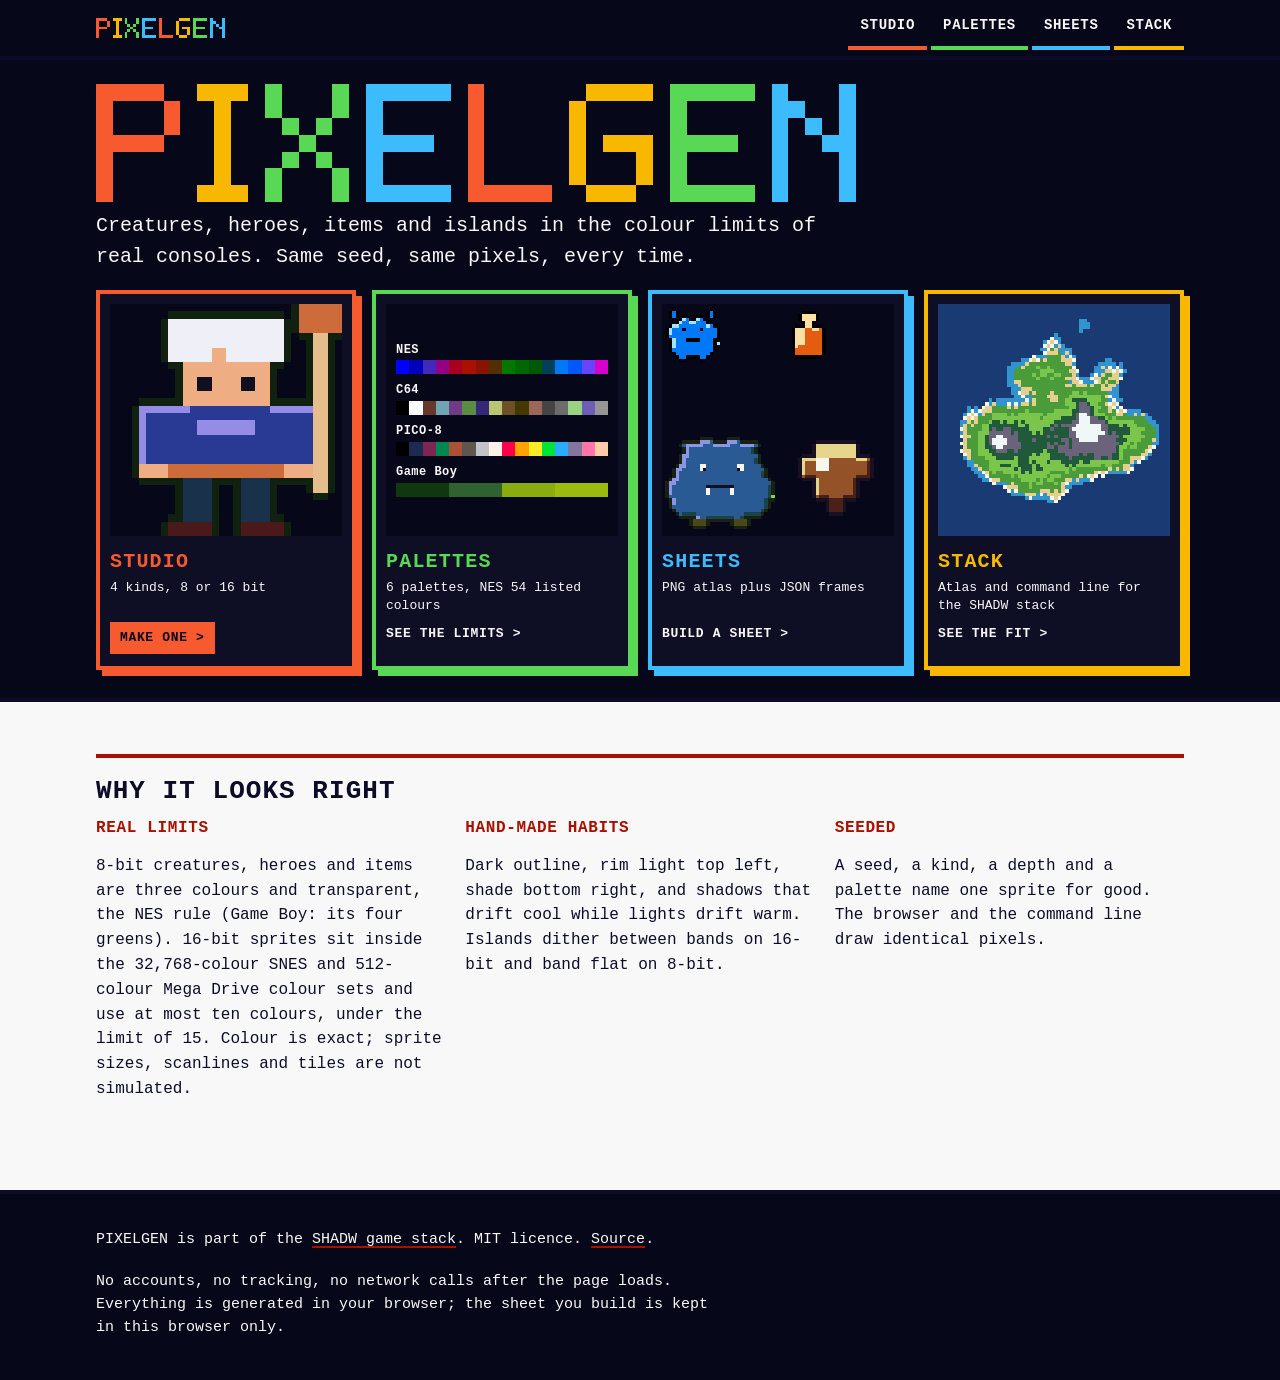
==== commit 848c27e4: "Describe every sprite in words, keep focus on variant select, name colours, plain-language copy" ====
--- a/site/index.html
+++ b/site/index.html
@@ -28,18 +28,18 @@
 <div class="hero-mark"><svg class="wordmark" viewBox="0 0 45 7" shape-rendering="crispEdges" role="img" aria-label="PIXELGEN"><path fill="#F85A30" d="M0 0h1v1h-1zM1 0h1v1h-1zM2 0h1v1h-1zM3 0h1v1h-1zM0 1h1v1h-1zM4 1h1v1h-1zM0 2h1v1h-1zM4 2h1v1h-1zM0 3h1v1h-1zM1 3h1v1h-1zM2 3h1v1h-1zM3 3h1v1h-1zM0 4h1v1h-1zM0 5h1v1h-1zM0 6h1v1h-1z"/><path fill="#F8B800" d="M6 0h1v1h-1zM7 0h1v1h-1zM8 0h1v1h-1zM7 1h1v1h-1zM7 2h1v1h-1zM7 3h1v1h-1zM7 4h1v1h-1zM7 5h1v1h-1zM6 6h1v1h-1zM7 6h1v1h-1zM8 6h1v1h-1z"/><path fill="#58D854" d="M10 0h1v1h-1zM14 0h1v1h-1zM10 1h1v1h-1zM14 1h1v1h-1zM11 2h1v1h-1zM13 2h1v1h-1zM12 3h1v1h-1zM11 4h1v1h-1zM13 4h1v1h-1zM10 5h1v1h-1zM14 5h1v1h-1zM10 6h1v1h-1zM14 6h1v1h-1z"/><path fill="#3CBCFC" d="M16 0h1v1h-1zM17 0h1v1h-1zM18 0h1v1h-1zM19 0h1v1h-1zM20 0h1v1h-1zM16 1h1v1h-1zM16 2h1v1h-1zM16 3h1v1h-1zM17 3h1v1h-1zM18 3h1v1h-1zM19 3h1v1h-1zM16 4h1v1h-1zM16 5h1v1h-1zM16 6h1v1h-1zM17 6h1v1h-1zM18 6h1v1h-1zM19 6h1v1h-1zM20 6h1v1h-1z"/><path fill="#F85A30" d="M22 0h1v1h-1zM22 1h1v1h-1zM22 2h1v1h-1zM22 3h1v1h-1zM22 4h1v1h-1zM22 5h1v1h-1zM22 6h1v1h-1zM23 6h1v1h-1zM24 6h1v1h-1zM25 6h1v1h-1zM26 6h1v1h-1z"/><path fill="#F8B800" d="M29 0h1v1h-1zM30 0h1v1h-1zM31 0h1v1h-1zM32 0h1v1h-1zM28 1h1v1h-1zM28 2h1v1h-1zM28 3h1v1h-1zM30 3h1v1h-1zM31 3h1v1h-1zM32 3h1v1h-1zM28 4h1v1h-1zM32 4h1v1h-1zM28 5h1v1h-1zM32 5h1v1h-1zM29 6h1v1h-1zM30 6h1v1h-1zM31 6h1v1h-1z"/><path fill="#58D854" d="M34 0h1v1h-1zM35 0h1v1h-1zM36 0h1v1h-1zM37 0h1v1h-1zM38 0h1v1h-1zM34 1h1v1h-1zM34 2h1v1h-1zM34 3h1v1h-1zM35 3h1v1h-1zM36 3h1v1h-1zM37 3h1v1h-1zM34 4h1v1h-1zM34 5h1v1h-1zM34 6h1v1h-1zM35 6h1v1h-1zM36 6h1v1h-1zM37 6h1v1h-1zM38 6h1v1h-1z"/><path fill="#3CBCFC" d="M40 0h1v1h-1zM44 0h1v1h-1zM40 1h1v1h-1zM41 1h1v1h-1zM44 1h1v1h-1zM40 2h1v1h-1zM42 2h1v1h-1zM44 2h1v1h-1zM40 3h1v1h-1zM43 3h1v1h-1zM44 3h1v1h-1zM40 4h1v1h-1zM44 4h1v1h-1zM40 5h1v1h-1zM44 5h1v1h-1zM40 6h1v1h-1zM44 6h1v1h-1z"/></svg></div>
 <p class="lede">Creatures, heroes, items and islands in the colour limits of real consoles. Same seed, same pixels, every time.</p>
 <ul class="poster" aria-label="What PIXELGEN holds">
-<li class="tile" data-z="studio"><a href="/studio?kind=hero&amp;bits=16&amp;seed=ember-3"><span class="art"><svg class="px" viewBox="0 0 32 32" shape-rendering="crispEdges" role="img" aria-label="A 32 by 32 pixel hero in SNES colours"><path fill="#102110" d="M25 0h1v1h-1zM8 1h16v1h-16zM25 1h1v1h-1zM7 2h1v1h-1zM24 2h2v1h-2zM7 3h1v1h-1zM24 3h2v1h-2zM7 4h1v1h-1zM24 4h1v1h-1zM26 4h2v1h-2zM30 4h2v1h-2zM7 5h1v1h-1zM24 5h1v1h-1zM27 5h1v1h-1zM30 5h1v1h-1zM7 6h1v1h-1zM24 6h1v1h-1zM27 6h1v1h-1zM30 6h1v1h-1zM7 7h1v1h-1zM24 7h1v1h-1zM27 7h1v1h-1zM30 7h1v1h-1zM8 8h2v1h-2zM22 8h2v1h-2zM27 8h1v1h-1zM30 8h1v1h-1zM9 9h1v1h-1zM22 9h1v1h-1zM27 9h1v1h-1zM30 9h1v1h-1zM9 10h1v1h-1zM22 10h1v1h-1zM27 10h1v1h-1zM30 10h1v1h-1zM9 11h1v1h-1zM22 11h1v1h-1zM27 11h1v1h-1zM30 11h1v1h-1zM9 12h1v1h-1zM22 12h1v1h-1zM27 12h1v1h-1zM30 12h1v1h-1zM4 13h6v1h-6zM22 13h6v1h-6zM30 13h1v1h-1zM3 14h1v1h-1zM30 14h1v1h-1zM3 15h1v1h-1zM30 15h1v1h-1zM3 16h1v1h-1zM30 16h1v1h-1zM3 17h1v1h-1zM30 17h1v1h-1zM3 18h1v1h-1zM30 18h1v1h-1zM3 19h1v1h-1zM30 19h1v1h-1zM3 20h1v1h-1zM30 20h1v1h-1zM3 21h1v1h-1zM30 21h1v1h-1zM3 22h1v1h-1zM30 22h1v1h-1zM3 23h1v1h-1zM30 23h1v1h-1zM4 24h6v1h-6zM14 24h4v1h-4zM22 24h6v1h-6zM30 24h1v1h-1zM9 25h1v1h-1zM14 25h1v1h-1zM17 25h1v1h-1zM22 25h1v1h-1zM27 25h1v1h-1zM30 25h1v1h-1zM9 26h1v1h-1zM14 26h1v1h-1zM17 26h1v1h-1zM22 26h1v1h-1zM28 26h2v1h-2zM9 27h1v1h-1zM14 27h1v1h-1zM17 27h1v1h-1zM22 27h1v1h-1zM9 28h1v1h-1zM14 28h1v1h-1zM17 28h1v1h-1zM22 28h1v1h-1zM8 29h2v1h-2zM14 29h1v1h-1zM17 29h1v1h-1zM22 29h2v1h-2zM7 30h1v1h-1zM14 30h1v1h-1zM17 30h1v1h-1zM24 30h1v1h-1zM7 31h1v1h-1zM14 31h1v1h-1zM17 31h1v1h-1zM24 31h1v1h-1z"/><path fill="#ce6b3a" d="M26 0h6v1h-6zM26 1h6v1h-6zM26 2h6v1h-6zM26 3h6v1h-6zM8 22h16v1h-16zM8 23h16v1h-16z"/><path fill="#efeff7" d="M8 2h16v1h-16zM8 3h16v1h-16zM8 4h16v1h-16zM8 5h16v1h-16zM8 6h6v1h-6zM16 6h8v1h-8zM8 7h6v1h-6zM16 7h8v1h-8z"/><path fill="#e6bd8c" d="M28 4h2v1h-2zM28 5h2v1h-2zM28 6h2v1h-2zM28 7h2v1h-2zM28 8h2v1h-2zM28 9h2v1h-2zM28 10h2v1h-2zM28 11h2v1h-2zM28 12h2v1h-2zM28 13h2v1h-2zM28 14h2v1h-2zM28 15h2v1h-2zM28 16h2v1h-2zM28 17h2v1h-2zM28 18h2v1h-2zM28 19h2v1h-2zM28 20h2v1h-2zM28 21h2v1h-2zM28 22h2v1h-2zM28 23h2v1h-2zM28 24h2v1h-2zM28 25h2v1h-2z"/><path fill="#efad84" d="M14 6h2v1h-2zM14 7h2v1h-2zM10 8h12v1h-12zM10 9h12v1h-12zM10 10h2v1h-2zM14 10h4v1h-4zM20 10h2v1h-2zM10 11h2v1h-2zM14 11h4v1h-4zM20 11h2v1h-2zM10 12h12v1h-12zM10 13h12v1h-12zM4 22h4v1h-4zM24 22h4v1h-4zM4 23h4v1h-4zM24 23h4v1h-4z"/><path fill="#101021" d="M12 10h2v1h-2zM18 10h2v1h-2zM12 11h2v1h-2zM18 11h2v1h-2z"/><path fill="#948ce6" d="M4 14h7v1h-7zM22 14h6v1h-6zM4 15h1v1h-1zM4 16h1v1h-1zM12 16h8v1h-8zM4 17h1v1h-1zM12 17h8v1h-8zM4 18h1v1h-1zM4 19h1v1h-1zM4 20h1v1h-1zM4 21h1v1h-1z"/><path fill="#293a94" d="M11 14h11v1h-11zM5 15h23v1h-23zM5 16h7v1h-7zM20 16h8v1h-8zM5 17h7v1h-7zM20 17h8v1h-8zM5 18h23v1h-23zM5 19h23v1h-23zM5 20h23v1h-23zM5 21h23v1h-23z"/><path fill="#19314a" d="M10 24h4v1h-4zM18 24h4v1h-4zM10 25h4v1h-4zM18 25h4v1h-4zM10 26h4v1h-4zM18 26h4v1h-4zM10 27h4v1h-4zM18 27h4v1h-4zM10 28h4v1h-4zM18 28h4v1h-4zM10 29h4v1h-4zM18 29h4v1h-4z"/><path fill="#4a1919" d="M8 30h6v1h-6zM18 30h6v1h-6zM8 31h6v1h-6zM18 31h6v1h-6z"/></svg></span>
+<li class="tile" data-z="studio"><a href="/studio?kind=hero&amp;bits=16&amp;seed=ember-3"><span class="art"><svg class="px" viewBox="0 0 32 32" shape-rendering="crispEdges" role="img" aria-label="A dark blue 16-bit hero with a cap of hair, carrying a staff."><path fill="#102110" d="M25 0h1v1h-1zM8 1h16v1h-16zM25 1h1v1h-1zM7 2h1v1h-1zM24 2h2v1h-2zM7 3h1v1h-1zM24 3h2v1h-2zM7 4h1v1h-1zM24 4h1v1h-1zM26 4h2v1h-2zM30 4h2v1h-2zM7 5h1v1h-1zM24 5h1v1h-1zM27 5h1v1h-1zM30 5h1v1h-1zM7 6h1v1h-1zM24 6h1v1h-1zM27 6h1v1h-1zM30 6h1v1h-1zM7 7h1v1h-1zM24 7h1v1h-1zM27 7h1v1h-1zM30 7h1v1h-1zM8 8h2v1h-2zM22 8h2v1h-2zM27 8h1v1h-1zM30 8h1v1h-1zM9 9h1v1h-1zM22 9h1v1h-1zM27 9h1v1h-1zM30 9h1v1h-1zM9 10h1v1h-1zM22 10h1v1h-1zM27 10h1v1h-1zM30 10h1v1h-1zM9 11h1v1h-1zM22 11h1v1h-1zM27 11h1v1h-1zM30 11h1v1h-1zM9 12h1v1h-1zM22 12h1v1h-1zM27 12h1v1h-1zM30 12h1v1h-1zM4 13h6v1h-6zM22 13h6v1h-6zM30 13h1v1h-1zM3 14h1v1h-1zM30 14h1v1h-1zM3 15h1v1h-1zM30 15h1v1h-1zM3 16h1v1h-1zM30 16h1v1h-1zM3 17h1v1h-1zM30 17h1v1h-1zM3 18h1v1h-1zM30 18h1v1h-1zM3 19h1v1h-1zM30 19h1v1h-1zM3 20h1v1h-1zM30 20h1v1h-1zM3 21h1v1h-1zM30 21h1v1h-1zM3 22h1v1h-1zM30 22h1v1h-1zM3 23h1v1h-1zM30 23h1v1h-1zM4 24h6v1h-6zM14 24h4v1h-4zM22 24h6v1h-6zM30 24h1v1h-1zM9 25h1v1h-1zM14 25h1v1h-1zM17 25h1v1h-1zM22 25h1v1h-1zM27 25h1v1h-1zM30 25h1v1h-1zM9 26h1v1h-1zM14 26h1v1h-1zM17 26h1v1h-1zM22 26h1v1h-1zM28 26h2v1h-2zM9 27h1v1h-1zM14 27h1v1h-1zM17 27h1v1h-1zM22 27h1v1h-1zM9 28h1v1h-1zM14 28h1v1h-1zM17 28h1v1h-1zM22 28h1v1h-1zM8 29h2v1h-2zM14 29h1v1h-1zM17 29h1v1h-1zM22 29h2v1h-2zM7 30h1v1h-1zM14 30h1v1h-1zM17 30h1v1h-1zM24 30h1v1h-1zM7 31h1v1h-1zM14 31h1v1h-1zM17 31h1v1h-1zM24 31h1v1h-1z"/><path fill="#ce6b3a" d="M26 0h6v1h-6zM26 1h6v1h-6zM26 2h6v1h-6zM26 3h6v1h-6zM8 22h16v1h-16zM8 23h16v1h-16z"/><path fill="#efeff7" d="M8 2h16v1h-16zM8 3h16v1h-16zM8 4h16v1h-16zM8 5h16v1h-16zM8 6h6v1h-6zM16 6h8v1h-8zM8 7h6v1h-6zM16 7h8v1h-8z"/><path fill="#e6bd8c" d="M28 4h2v1h-2zM28 5h2v1h-2zM28 6h2v1h-2zM28 7h2v1h-2zM28 8h2v1h-2zM28 9h2v1h-2zM28 10h2v1h-2zM28 11h2v1h-2zM28 12h2v1h-2zM28 13h2v1h-2zM28 14h2v1h-2zM28 15h2v1h-2zM28 16h2v1h-2zM28 17h2v1h-2zM28 18h2v1h-2zM28 19h2v1h-2zM28 20h2v1h-2zM28 21h2v1h-2zM28 22h2v1h-2zM28 23h2v1h-2zM28 24h2v1h-2zM28 25h2v1h-2z"/><path fill="#efad84" d="M14 6h2v1h-2zM14 7h2v1h-2zM10 8h12v1h-12zM10 9h12v1h-12zM10 10h2v1h-2zM14 10h4v1h-4zM20 10h2v1h-2zM10 11h2v1h-2zM14 11h4v1h-4zM20 11h2v1h-2zM10 12h12v1h-12zM10 13h12v1h-12zM4 22h4v1h-4zM24 22h4v1h-4zM4 23h4v1h-4zM24 23h4v1h-4z"/><path fill="#101021" d="M12 10h2v1h-2zM18 10h2v1h-2zM12 11h2v1h-2zM18 11h2v1h-2z"/><path fill="#948ce6" d="M4 14h7v1h-7zM22 14h6v1h-6zM4 15h1v1h-1zM4 16h1v1h-1zM12 16h8v1h-8zM4 17h1v1h-1zM12 17h8v1h-8zM4 18h1v1h-1zM4 19h1v1h-1zM4 20h1v1h-1zM4 21h1v1h-1z"/><path fill="#293a94" d="M11 14h11v1h-11zM5 15h23v1h-23zM5 16h7v1h-7zM20 16h8v1h-8zM5 17h7v1h-7zM20 17h8v1h-8zM5 18h23v1h-23zM5 19h23v1h-23zM5 20h23v1h-23zM5 21h23v1h-23z"/><path fill="#19314a" d="M10 24h4v1h-4zM18 24h4v1h-4zM10 25h4v1h-4zM18 25h4v1h-4zM10 26h4v1h-4zM18 26h4v1h-4zM10 27h4v1h-4zM18 27h4v1h-4zM10 28h4v1h-4zM18 28h4v1h-4zM10 29h4v1h-4zM18 29h4v1h-4z"/><path fill="#4a1919" d="M8 30h6v1h-6zM18 30h6v1h-6zM8 31h6v1h-6zM18 31h6v1h-6z"/></svg></span>
 <span class="name">Studio</span><span class="fig">4 kinds, 8 or 16 bit</span><span class="go">Make one</span></a></li>
 <li class="tile" data-z="palettes"><a href="/palettes"><span class="art pal"><span class="prow"><b>NES</b><span class="strip" aria-hidden="true"><i style="background:#0000FC"></i><i style="background:#0000BC"></i><i style="background:#4428BC"></i><i style="background:#940084"></i><i style="background:#A80020"></i><i style="background:#A81000"></i><i style="background:#881400"></i><i style="background:#503000"></i><i style="background:#007800"></i><i style="background:#006800"></i><i style="background:#005800"></i><i style="background:#004058"></i><i style="background:#0078F8"></i><i style="background:#0058F8"></i><i style="background:#6844FC"></i><i style="background:#D800CC"></i></span></span><span class="prow"><b>C64</b><span class="strip" aria-hidden="true"><i style="background:#000000"></i><i style="background:#FFFFFF"></i><i style="background:#68372B"></i><i style="background:#70A4B2"></i><i style="background:#6F3D86"></i><i style="background:#588D43"></i><i style="background:#352879"></i><i style="background:#B8C76F"></i><i style="background:#6F4F25"></i><i style="background:#433900"></i><i style="background:#9A6759"></i><i style="background:#444444"></i><i style="background:#6C6C6C"></i><i style="background:#9AD284"></i><i style="background:#6C5EB5"></i><i style="background:#959595"></i></span></span><span class="prow"><b>PICO-8</b><span class="strip" aria-hidden="true"><i style="background:#000000"></i><i style="background:#1D2B53"></i><i style="background:#7E2553"></i><i style="background:#008751"></i><i style="background:#AB5236"></i><i style="background:#5F574F"></i><i style="background:#C2C3C7"></i><i style="background:#FFF1E8"></i><i style="background:#FF004D"></i><i style="background:#FFA300"></i><i style="background:#FFEC27"></i><i style="background:#00E436"></i><i style="background:#29ADFF"></i><i style="background:#83769C"></i><i style="background:#FF77A8"></i><i style="background:#FFCCAA"></i></span></span><span class="prow"><b>Game Boy</b><span class="strip" aria-hidden="true"><i style="background:#0F380F"></i><i style="background:#306230"></i><i style="background:#8BAC0F"></i><i style="background:#9BBC0F"></i></span></span></span>
 <span class="name">Palettes</span><span class="fig">6 palettes, NES 54 listed colours</span><span class="go">See the limits</span></a></li>
-<li class="tile" data-z="sheets"><a href="/sheets"><span class="art"><svg class="px" viewBox="0 0 68 68" shape-rendering="crispEdges" role="img" aria-label="A sprite sheet of four sprites"><path fill="#000000" d="M3 1h1v1h-1zM14 1h1v1h-1zM2 2h1v1h-1zM4 2h1v1h-1zM13 2h1v1h-1zM15 2h1v1h-1zM41 2h4v1h-4zM2 3h1v1h-1zM4 3h1v1h-1zM6 3h2v1h-2zM10 3h2v1h-2zM13 3h1v1h-1zM15 3h1v1h-1zM40 3h1v1h-1zM45 3h1v1h-1zM3 4h1v1h-1zM5 4h1v1h-1zM8 4h2v1h-2zM12 4h1v1h-1zM14 4h1v1h-1zM40 4h1v1h-1zM45 4h1v1h-1zM3 5h2v1h-2zM13 5h2v1h-2zM41 5h1v1h-1zM44 5h1v1h-1zM2 6h1v1h-1zM15 6h1v1h-1zM39 6h3v1h-3zM44 6h3v1h-3zM1 7h1v1h-1zM6 7h1v1h-1zM11 7h1v1h-1zM16 7h1v1h-1zM38 7h1v1h-1zM47 7h1v1h-1zM1 8h1v1h-1zM16 8h1v1h-1zM38 8h1v1h-1zM47 8h1v1h-1zM1 9h1v1h-1zM16 9h1v1h-1zM38 9h1v1h-1zM47 9h1v1h-1zM2 10h1v1h-1zM7 10h4v1h-4zM15 10h2v1h-2zM38 10h1v1h-1zM47 10h1v1h-1zM2 11h1v1h-1zM15 11h1v1h-1zM38 11h1v1h-1zM47 11h1v1h-1zM2 12h1v1h-1zM15 12h2v1h-2zM38 12h1v1h-1zM47 12h1v1h-1zM2 13h1v1h-1zM15 13h1v1h-1zM38 13h1v1h-1zM47 13h1v1h-1zM3 14h1v1h-1zM14 14h1v1h-1zM38 14h1v1h-1zM47 14h1v1h-1zM4 15h1v1h-1zM7 15h4v1h-4zM13 15h1v1h-1zM39 15h8v1h-8zM5 16h2v1h-2zM11 16h2v1h-2z"/><path fill="#0078f8" d="M3 2h1v1h-1zM14 2h1v1h-1zM3 3h1v1h-1zM14 3h1v1h-1zM7 4h1v1h-1zM11 4h1v1h-1zM6 5h2v1h-2zM10 5h3v1h-3zM5 6h8v1h-8zM14 6h1v1h-1zM3 7h3v1h-3zM7 7h4v1h-4zM12 7h4v1h-4zM3 8h13v1h-13zM2 9h14v1h-14zM4 10h3v1h-3zM11 10h4v1h-4zM4 11h11v1h-11zM4 12h11v1h-11zM3 13h12v1h-12zM4 14h10v1h-10zM5 15h2v1h-2zM11 15h2v1h-2z"/><path fill="#fce0a8" d="M41 3h4v1h-4zM41 4h4v1h-4zM42 5h2v1h-2zM42 6h2v1h-2zM39 7h3v1h-3zM44 7h2v1h-2zM39 8h3v1h-3zM39 9h3v1h-3zM39 10h3v1h-3zM39 11h3v1h-3zM39 12h1v1h-1z"/><path fill="#a4e4fc" d="M6 4h1v1h-1zM10 4h1v1h-1zM5 5h1v1h-1zM8 5h2v1h-2zM3 6h2v1h-2zM13 6h1v1h-1zM2 7h1v1h-1zM2 8h1v1h-1zM3 10h1v1h-1zM3 11h1v1h-1zM16 11h1v1h-1zM3 12h1v1h-1z"/><path fill="#e45c10" d="M42 7h2v1h-2zM46 7h1v1h-1zM42 8h5v1h-5zM42 9h5v1h-5zM42 10h5v1h-5zM42 11h5v1h-5zM40 12h7v1h-7zM39 13h8v1h-8zM39 14h8v1h-8z"/><path fill="#192110" d="M11 39h4v1h-4zM19 39h4v1h-4zM6 40h5v1h-5zM15 40h4v1h-4zM23 40h5v1h-5zM5 41h1v1h-1zM28 41h1v1h-1zM6 42h1v1h-1zM27 42h1v1h-1zM6 43h1v1h-1zM27 43h1v1h-1zM5 44h1v1h-1zM28 44h1v1h-1zM5 45h1v1h-1zM28 45h1v1h-1zM5 46h1v1h-1zM28 46h1v1h-1zM4 47h1v1h-1zM29 47h1v1h-1zM3 48h1v1h-1zM30 48h1v1h-1zM3 49h1v1h-1zM30 49h1v1h-1zM3 50h1v1h-1zM30 50h1v1h-1zM2 51h1v1h-1zM31 51h1v1h-1zM1 52h1v1h-1zM32 52h1v1h-1zM1 53h1v1h-1zM32 53h1v1h-1zM1 54h1v1h-1zM32 54h1v1h-1zM1 55h1v1h-1zM32 55h1v1h-1zM1 56h1v1h-1zM2 57h1v1h-1zM31 57h2v1h-2zM2 58h1v1h-1zM31 58h1v1h-1zM2 59h1v1h-1zM31 59h1v1h-1zM3 60h1v1h-1zM30 60h1v1h-1zM4 61h1v1h-1zM29 61h1v1h-1zM5 62h5v1h-5zM24 62h5v1h-5zM8 63h1v1h-1zM13 63h8v1h-8zM25 63h1v1h-1zM8 64h1v1h-1zM13 64h1v1h-1zM20 64h1v1h-1zM25 64h1v1h-1zM9 65h4v1h-4zM21 65h4v1h-4z"/><path fill="#8c94e6" d="M11 40h3v1h-3zM19 40h3v1h-3zM7 41h5v1h-5zM15 41h5v1h-5zM23 41h4v1h-4zM7 42h1v1h-1zM7 43h1v1h-1zM6 44h2v1h-2zM6 45h1v1h-1zM6 46h1v1h-1zM5 47h2v1h-2zM4 48h2v1h-2zM4 49h1v1h-1zM4 50h1v1h-1zM3 51h2v1h-2zM2 52h2v1h-2zM2 53h1v1h-1zM2 54h1v1h-1zM2 55h1v1h-1zM3 57h1v1h-1zM3 58h1v1h-1zM10 62h1v1h-1z"/><path fill="#295a94" d="M14 40h1v1h-1zM22 40h1v1h-1zM6 41h1v1h-1zM12 41h3v1h-3zM20 41h3v1h-3zM27 41h1v1h-1zM8 42h18v1h-18zM8 43h18v1h-18zM8 44h20v1h-20zM7 45h20v1h-20zM7 46h20v1h-20zM7 47h4v1h-4zM13 47h9v1h-9zM24 47h5v1h-5zM6 48h5v1h-5zM13 48h9v1h-9zM24 48h6v1h-6zM5 49h24v1h-24zM5 50h24v1h-24zM5 51h26v1h-26zM4 52h28v1h-28zM3 53h10v1h-10zM21 53h10v1h-10zM3 54h10v1h-10zM14 54h6v1h-6zM21 54h10v1h-10zM3 55h10v1h-10zM14 55h6v1h-6zM21 55h10v1h-10zM2 56h29v1h-29zM4 57h26v1h-26zM4 58h26v1h-26zM3 59h27v1h-27zM4 60h25v1h-25zM5 61h1v1h-1zM10 61h14v1h-14zM11 62h2v1h-2zM21 62h2v1h-2z"/><path fill="#191021" d="M45 40h12v1h-12zM44 41h1v1h-1zM57 41h1v1h-1zM44 42h1v1h-1zM57 42h1v1h-1zM44 43h1v1h-1zM57 43h1v1h-1zM41 44h4v1h-4zM57 44h4v1h-4zM40 45h1v1h-1zM61 45h1v1h-1zM40 46h1v1h-1zM61 46h1v1h-1zM40 47h1v1h-1zM61 47h1v1h-1zM40 48h1v1h-1zM61 48h1v1h-1zM40 49h1v1h-1zM61 49h1v1h-1zM40 50h1v1h-1zM61 50h1v1h-1zM41 51h4v1h-4zM57 51h4v1h-4zM44 52h1v1h-1zM57 52h1v1h-1zM44 53h1v1h-1zM57 53h1v1h-1zM44 54h1v1h-1zM57 54h1v1h-1zM44 55h1v1h-1zM57 55h1v1h-1zM44 56h1v1h-1zM57 56h1v1h-1zM45 57h4v1h-4zM53 57h4v1h-4zM48 58h1v1h-1zM53 58h1v1h-1zM48 59h1v1h-1zM53 59h1v1h-1zM48 60h1v1h-1zM53 60h1v1h-1zM49 61h4v1h-4z"/><path fill="#e6d68c" d="M45 41h12v1h-12zM45 42h12v1h-12zM45 43h12v1h-12zM45 44h12v1h-12zM41 45h4v1h-4zM57 45h3v1h-3zM41 46h1v1h-1zM41 47h1v1h-1zM41 48h1v1h-1zM41 49h1v1h-1zM45 51h1v1h-1zM45 52h1v1h-1zM45 53h1v1h-1zM45 54h1v1h-1zM45 55h1v1h-1z"/><path fill="#19424a" d="M26 42h1v1h-1zM26 43h1v1h-1zM27 45h1v1h-1zM27 46h1v1h-1zM29 49h1v1h-1zM29 50h1v1h-1zM31 53h1v1h-1zM31 54h1v1h-1zM31 55h1v1h-1zM31 56h1v1h-1zM30 57h1v1h-1zM30 58h1v1h-1zM30 59h1v1h-1zM29 60h1v1h-1zM6 61h4v1h-4zM24 61h5v1h-5zM13 62h8v1h-8zM23 62h1v1h-1z"/><path fill="#f7f7ef" d="M45 45h4v1h-4zM45 46h4v1h-4zM11 47h2v1h-2zM22 47h2v1h-2zM45 47h4v1h-4zM11 48h1v1h-1zM23 48h1v1h-1zM45 48h4v1h-4zM13 54h1v1h-1zM20 54h1v1h-1zM13 55h1v1h-1zM20 55h1v1h-1z"/><path fill="#945229" d="M49 45h8v1h-8zM60 45h1v1h-1zM42 46h3v1h-3zM49 46h11v1h-11zM42 47h3v1h-3zM49 47h11v1h-11zM42 48h3v1h-3zM49 48h11v1h-11zM42 49h18v1h-18zM41 50h1v1h-1zM45 50h12v1h-12zM46 51h10v1h-10zM46 52h10v1h-10zM46 53h10v1h-10zM46 54h10v1h-10zM46 55h10v1h-10zM45 56h1v1h-1zM49 56h4v1h-4z"/><path fill="#4a2119" d="M60 46h1v1h-1zM60 47h1v1h-1zM60 48h1v1h-1zM60 49h1v1h-1zM42 50h3v1h-3zM57 50h4v1h-4zM56 51h1v1h-1zM56 52h1v1h-1zM56 53h1v1h-1zM56 54h1v1h-1zM56 55h1v1h-1zM46 56h3v1h-3zM53 56h4v1h-4zM49 57h4v1h-4zM49 58h4v1h-4zM49 59h4v1h-4zM49 60h4v1h-4z"/><path fill="#101021" d="M12 48h1v1h-1zM22 48h1v1h-1zM13 53h8v1h-8z"/><path fill="#8cce3a" d="M32 56h1v1h-1z"/><path fill="#4a4a19" d="M9 63h4v1h-4zM21 63h4v1h-4zM9 64h4v1h-4zM21 64h4v1h-4z"/></svg></span>
+<li class="tile" data-z="sheets"><a href="/sheets"><span class="art"><svg class="px" viewBox="0 0 68 68" shape-rendering="crispEdges" role="img" aria-label="A sprite sheet of four sprites: two 8-bit and two 16-bit creatures and items"><path fill="#000000" d="M3 1h1v1h-1zM14 1h1v1h-1zM2 2h1v1h-1zM4 2h1v1h-1zM13 2h1v1h-1zM15 2h1v1h-1zM41 2h4v1h-4zM2 3h1v1h-1zM4 3h1v1h-1zM6 3h2v1h-2zM10 3h2v1h-2zM13 3h1v1h-1zM15 3h1v1h-1zM40 3h1v1h-1zM45 3h1v1h-1zM3 4h1v1h-1zM5 4h1v1h-1zM8 4h2v1h-2zM12 4h1v1h-1zM14 4h1v1h-1zM40 4h1v1h-1zM45 4h1v1h-1zM3 5h2v1h-2zM13 5h2v1h-2zM41 5h1v1h-1zM44 5h1v1h-1zM2 6h1v1h-1zM15 6h1v1h-1zM39 6h3v1h-3zM44 6h3v1h-3zM1 7h1v1h-1zM6 7h1v1h-1zM11 7h1v1h-1zM16 7h1v1h-1zM38 7h1v1h-1zM47 7h1v1h-1zM1 8h1v1h-1zM16 8h1v1h-1zM38 8h1v1h-1zM47 8h1v1h-1zM1 9h1v1h-1zM16 9h1v1h-1zM38 9h1v1h-1zM47 9h1v1h-1zM2 10h1v1h-1zM7 10h4v1h-4zM15 10h2v1h-2zM38 10h1v1h-1zM47 10h1v1h-1zM2 11h1v1h-1zM15 11h1v1h-1zM38 11h1v1h-1zM47 11h1v1h-1zM2 12h1v1h-1zM15 12h2v1h-2zM38 12h1v1h-1zM47 12h1v1h-1zM2 13h1v1h-1zM15 13h1v1h-1zM38 13h1v1h-1zM47 13h1v1h-1zM3 14h1v1h-1zM14 14h1v1h-1zM38 14h1v1h-1zM47 14h1v1h-1zM4 15h1v1h-1zM7 15h4v1h-4zM13 15h1v1h-1zM39 15h8v1h-8zM5 16h2v1h-2zM11 16h2v1h-2z"/><path fill="#0078f8" d="M3 2h1v1h-1zM14 2h1v1h-1zM3 3h1v1h-1zM14 3h1v1h-1zM7 4h1v1h-1zM11 4h1v1h-1zM6 5h2v1h-2zM10 5h3v1h-3zM5 6h8v1h-8zM14 6h1v1h-1zM3 7h3v1h-3zM7 7h4v1h-4zM12 7h4v1h-4zM3 8h13v1h-13zM2 9h14v1h-14zM4 10h3v1h-3zM11 10h4v1h-4zM4 11h11v1h-11zM4 12h11v1h-11zM3 13h12v1h-12zM4 14h10v1h-10zM5 15h2v1h-2zM11 15h2v1h-2z"/><path fill="#fce0a8" d="M41 3h4v1h-4zM41 4h4v1h-4zM42 5h2v1h-2zM42 6h2v1h-2zM39 7h3v1h-3zM44 7h2v1h-2zM39 8h3v1h-3zM39 9h3v1h-3zM39 10h3v1h-3zM39 11h3v1h-3zM39 12h1v1h-1z"/><path fill="#a4e4fc" d="M6 4h1v1h-1zM10 4h1v1h-1zM5 5h1v1h-1zM8 5h2v1h-2zM3 6h2v1h-2zM13 6h1v1h-1zM2 7h1v1h-1zM2 8h1v1h-1zM3 10h1v1h-1zM3 11h1v1h-1zM16 11h1v1h-1zM3 12h1v1h-1z"/><path fill="#e45c10" d="M42 7h2v1h-2zM46 7h1v1h-1zM42 8h5v1h-5zM42 9h5v1h-5zM42 10h5v1h-5zM42 11h5v1h-5zM40 12h7v1h-7zM39 13h8v1h-8zM39 14h8v1h-8z"/><path fill="#192110" d="M11 39h4v1h-4zM19 39h4v1h-4zM6 40h5v1h-5zM15 40h4v1h-4zM23 40h5v1h-5zM5 41h1v1h-1zM28 41h1v1h-1zM6 42h1v1h-1zM27 42h1v1h-1zM6 43h1v1h-1zM27 43h1v1h-1zM5 44h1v1h-1zM28 44h1v1h-1zM5 45h1v1h-1zM28 45h1v1h-1zM5 46h1v1h-1zM28 46h1v1h-1zM4 47h1v1h-1zM29 47h1v1h-1zM3 48h1v1h-1zM30 48h1v1h-1zM3 49h1v1h-1zM30 49h1v1h-1zM3 50h1v1h-1zM30 50h1v1h-1zM2 51h1v1h-1zM31 51h1v1h-1zM1 52h1v1h-1zM32 52h1v1h-1zM1 53h1v1h-1zM32 53h1v1h-1zM1 54h1v1h-1zM32 54h1v1h-1zM1 55h1v1h-1zM32 55h1v1h-1zM1 56h1v1h-1zM2 57h1v1h-1zM31 57h2v1h-2zM2 58h1v1h-1zM31 58h1v1h-1zM2 59h1v1h-1zM31 59h1v1h-1zM3 60h1v1h-1zM30 60h1v1h-1zM4 61h1v1h-1zM29 61h1v1h-1zM5 62h5v1h-5zM24 62h5v1h-5zM8 63h1v1h-1zM13 63h8v1h-8zM25 63h1v1h-1zM8 64h1v1h-1zM13 64h1v1h-1zM20 64h1v1h-1zM25 64h1v1h-1zM9 65h4v1h-4zM21 65h4v1h-4z"/><path fill="#8c94e6" d="M11 40h3v1h-3zM19 40h3v1h-3zM7 41h5v1h-5zM15 41h5v1h-5zM23 41h4v1h-4zM7 42h1v1h-1zM7 43h1v1h-1zM6 44h2v1h-2zM6 45h1v1h-1zM6 46h1v1h-1zM5 47h2v1h-2zM4 48h2v1h-2zM4 49h1v1h-1zM4 50h1v1h-1zM3 51h2v1h-2zM2 52h2v1h-2zM2 53h1v1h-1zM2 54h1v1h-1zM2 55h1v1h-1zM3 57h1v1h-1zM3 58h1v1h-1zM10 62h1v1h-1z"/><path fill="#295a94" d="M14 40h1v1h-1zM22 40h1v1h-1zM6 41h1v1h-1zM12 41h3v1h-3zM20 41h3v1h-3zM27 41h1v1h-1zM8 42h18v1h-18zM8 43h18v1h-18zM8 44h20v1h-20zM7 45h20v1h-20zM7 46h20v1h-20zM7 47h4v1h-4zM13 47h9v1h-9zM24 47h5v1h-5zM6 48h5v1h-5zM13 48h9v1h-9zM24 48h6v1h-6zM5 49h24v1h-24zM5 50h24v1h-24zM5 51h26v1h-26zM4 52h28v1h-28zM3 53h10v1h-10zM21 53h10v1h-10zM3 54h10v1h-10zM14 54h6v1h-6zM21 54h10v1h-10zM3 55h10v1h-10zM14 55h6v1h-6zM21 55h10v1h-10zM2 56h29v1h-29zM4 57h26v1h-26zM4 58h26v1h-26zM3 59h27v1h-27zM4 60h25v1h-25zM5 61h1v1h-1zM10 61h14v1h-14zM11 62h2v1h-2zM21 62h2v1h-2z"/><path fill="#191021" d="M45 40h12v1h-12zM44 41h1v1h-1zM57 41h1v1h-1zM44 42h1v1h-1zM57 42h1v1h-1zM44 43h1v1h-1zM57 43h1v1h-1zM41 44h4v1h-4zM57 44h4v1h-4zM40 45h1v1h-1zM61 45h1v1h-1zM40 46h1v1h-1zM61 46h1v1h-1zM40 47h1v1h-1zM61 47h1v1h-1zM40 48h1v1h-1zM61 48h1v1h-1zM40 49h1v1h-1zM61 49h1v1h-1zM40 50h1v1h-1zM61 50h1v1h-1zM41 51h4v1h-4zM57 51h4v1h-4zM44 52h1v1h-1zM57 52h1v1h-1zM44 53h1v1h-1zM57 53h1v1h-1zM44 54h1v1h-1zM57 54h1v1h-1zM44 55h1v1h-1zM57 55h1v1h-1zM44 56h1v1h-1zM57 56h1v1h-1zM45 57h4v1h-4zM53 57h4v1h-4zM48 58h1v1h-1zM53 58h1v1h-1zM48 59h1v1h-1zM53 59h1v1h-1zM48 60h1v1h-1zM53 60h1v1h-1zM49 61h4v1h-4z"/><path fill="#e6d68c" d="M45 41h12v1h-12zM45 42h12v1h-12zM45 43h12v1h-12zM45 44h12v1h-12zM41 45h4v1h-4zM57 45h3v1h-3zM41 46h1v1h-1zM41 47h1v1h-1zM41 48h1v1h-1zM41 49h1v1h-1zM45 51h1v1h-1zM45 52h1v1h-1zM45 53h1v1h-1zM45 54h1v1h-1zM45 55h1v1h-1z"/><path fill="#19424a" d="M26 42h1v1h-1zM26 43h1v1h-1zM27 45h1v1h-1zM27 46h1v1h-1zM29 49h1v1h-1zM29 50h1v1h-1zM31 53h1v1h-1zM31 54h1v1h-1zM31 55h1v1h-1zM31 56h1v1h-1zM30 57h1v1h-1zM30 58h1v1h-1zM30 59h1v1h-1zM29 60h1v1h-1zM6 61h4v1h-4zM24 61h5v1h-5zM13 62h8v1h-8zM23 62h1v1h-1z"/><path fill="#f7f7ef" d="M45 45h4v1h-4zM45 46h4v1h-4zM11 47h2v1h-2zM22 47h2v1h-2zM45 47h4v1h-4zM11 48h1v1h-1zM23 48h1v1h-1zM45 48h4v1h-4zM13 54h1v1h-1zM20 54h1v1h-1zM13 55h1v1h-1zM20 55h1v1h-1z"/><path fill="#945229" d="M49 45h8v1h-8zM60 45h1v1h-1zM42 46h3v1h-3zM49 46h11v1h-11zM42 47h3v1h-3zM49 47h11v1h-11zM42 48h3v1h-3zM49 48h11v1h-11zM42 49h18v1h-18zM41 50h1v1h-1zM45 50h12v1h-12zM46 51h10v1h-10zM46 52h10v1h-10zM46 53h10v1h-10zM46 54h10v1h-10zM46 55h10v1h-10zM45 56h1v1h-1zM49 56h4v1h-4z"/><path fill="#4a2119" d="M60 46h1v1h-1zM60 47h1v1h-1zM60 48h1v1h-1zM60 49h1v1h-1zM42 50h3v1h-3zM57 50h4v1h-4zM56 51h1v1h-1zM56 52h1v1h-1zM56 53h1v1h-1zM56 54h1v1h-1zM56 55h1v1h-1zM46 56h3v1h-3zM53 56h4v1h-4zM49 57h4v1h-4zM49 58h4v1h-4zM49 59h4v1h-4zM49 60h4v1h-4z"/><path fill="#101021" d="M12 48h1v1h-1zM22 48h1v1h-1zM13 53h8v1h-8z"/><path fill="#8cce3a" d="M32 56h1v1h-1z"/><path fill="#4a4a19" d="M9 63h4v1h-4zM21 63h4v1h-4zM9 64h4v1h-4zM21 64h4v1h-4z"/></svg></span>
 <span class="name">Sheets</span><span class="fig">PNG atlas plus JSON frames</span><span class="go">Build a sheet</span></a></li>
-<li class="tile" data-z="stack"><a href="/stack"><span class="art"><svg class="px" viewBox="0 0 64 64" shape-rendering="crispEdges" role="img" aria-label="A 64 by 64 pixel island"><path fill="#193a73" d="M0 0h64v1h-64zM0 1h64v1h-64zM0 2h64v1h-64zM0 3h64v1h-64zM0 4h39v1h-39zM41 4h23v1h-23zM0 5h39v1h-39zM42 5h22v1h-22zM0 6h39v1h-39zM42 6h22v1h-22zM0 7h39v1h-39zM40 7h24v1h-24zM0 8h32v1h-32zM33 8h31v1h-31zM0 9h31v1h-31zM34 9h30v1h-30zM0 10h29v1h-29zM34 10h30v1h-30zM0 11h29v1h-29zM35 11h29v1h-29zM0 12h28v1h-28zM37 12h27v1h-27zM0 13h29v1h-29zM37 13h27v1h-27zM0 14h26v1h-26zM38 14h26v1h-26zM0 15h23v1h-23zM38 15h8v1h-8zM48 15h16v1h-16zM0 16h20v1h-20zM38 16h6v1h-6zM49 16h1v1h-1zM51 16h13v1h-13zM0 17h19v1h-19zM38 17h5v1h-5zM51 17h13v1h-13zM0 18h19v1h-19zM39 18h4v1h-4zM52 18h12v1h-12zM0 19h19v1h-19zM39 19h3v1h-3zM51 19h13v1h-13zM0 20h19v1h-19zM51 20h13v1h-13zM0 21h19v1h-19zM50 21h14v1h-14zM0 22h19v1h-19zM50 22h14v1h-14zM0 23h20v1h-20zM50 23h14v1h-14zM0 24h20v1h-20zM50 24h14v1h-14zM0 25h21v1h-21zM50 25h14v1h-14zM0 26h14v1h-14zM15 26h1v1h-1zM51 26h13v1h-13zM0 27h13v1h-13zM50 27h14v1h-14zM0 28h8v1h-8zM9 28h1v1h-1zM11 28h1v1h-1zM51 28h13v1h-13zM0 29h8v1h-8zM56 29h8v1h-8zM0 30h7v1h-7zM58 30h6v1h-6zM0 31h7v1h-7zM59 31h5v1h-5zM0 32h6v1h-6zM60 32h4v1h-4zM0 33h6v1h-6zM61 33h3v1h-3zM0 34h6v1h-6zM61 34h3v1h-3zM0 35h6v1h-6zM61 35h3v1h-3zM0 36h6v1h-6zM61 36h3v1h-3zM0 37h7v1h-7zM61 37h3v1h-3zM0 38h6v1h-6zM61 38h3v1h-3zM0 39h7v1h-7zM60 39h4v1h-4zM0 40h6v1h-6zM59 40h5v1h-5zM0 41h7v1h-7zM59 41h5v1h-5zM0 42h7v1h-7zM58 42h6v1h-6zM0 43h8v1h-8zM56 43h8v1h-8zM0 44h8v1h-8zM54 44h10v1h-10zM0 45h9v1h-9zM54 45h10v1h-10zM0 46h10v1h-10zM53 46h11v1h-11zM0 47h11v1h-11zM44 47h1v1h-1zM46 47h18v1h-18zM0 48h12v1h-12zM43 48h21v1h-21zM0 49h15v1h-15zM40 49h24v1h-24zM0 50h18v1h-18zM37 50h27v1h-27zM0 51h19v1h-19zM36 51h28v1h-28zM0 52h20v1h-20zM35 52h29v1h-29zM0 53h24v1h-24zM34 53h30v1h-30zM0 54h30v1h-30zM33 54h31v1h-31zM0 55h64v1h-64zM0 56h64v1h-64zM0 57h64v1h-64zM0 58h64v1h-64zM0 59h64v1h-64zM0 60h64v1h-64zM0 61h64v1h-64zM0 62h64v1h-64zM0 63h64v1h-64z"/><path fill="#3194ce" d="M39 4h2v1h-2zM39 5h3v1h-3zM39 6h3v1h-3zM39 7h1v1h-1zM32 8h1v1h-1zM32 9h2v1h-2zM29 10h1v1h-1zM33 10h1v1h-1zM32 11h1v1h-1zM34 11h1v1h-1zM28 12h2v1h-2zM33 12h4v1h-4zM34 13h1v1h-1zM36 13h1v1h-1zM27 14h3v1h-3zM35 14h1v1h-1zM37 14h1v1h-1zM23 15h2v1h-2zM46 15h2v1h-2zM20 16h4v1h-4zM37 16h1v1h-1zM44 16h5v1h-5zM50 16h1v1h-1zM19 17h3v1h-3zM43 17h2v1h-2zM46 17h1v1h-1zM48 17h1v1h-1zM50 17h1v1h-1zM19 18h2v1h-2zM43 18h3v1h-3zM51 18h1v1h-1zM19 19h2v1h-2zM38 19h1v1h-1zM42 19h1v1h-1zM44 19h1v1h-1zM50 19h1v1h-1zM19 20h2v1h-2zM39 20h3v1h-3zM19 21h2v1h-2zM36 21h1v1h-1zM40 21h3v1h-3zM19 22h3v1h-3zM49 22h1v1h-1zM20 23h3v1h-3zM48 23h2v1h-2zM20 24h2v1h-2zM47 24h3v1h-3zM21 25h2v1h-2zM24 25h2v1h-2zM48 25h2v1h-2zM14 26h1v1h-1zM16 26h8v1h-8zM25 26h1v1h-1zM47 26h1v1h-1zM49 26h2v1h-2zM14 27h1v1h-1zM16 27h3v1h-3zM20 27h1v1h-1zM22 27h1v1h-1zM8 28h1v1h-1zM10 28h1v1h-1zM49 28h1v1h-1zM8 29h1v1h-1zM10 29h1v1h-1zM52 29h4v1h-4zM7 30h1v1h-1zM11 30h1v1h-1zM52 30h2v1h-2zM55 30h1v1h-1zM57 30h1v1h-1zM57 31h2v1h-2zM6 32h2v1h-2zM58 32h2v1h-2zM6 33h1v1h-1zM59 33h2v1h-2zM60 34h1v1h-1zM6 35h1v1h-1zM60 35h1v1h-1zM60 36h1v1h-1zM60 37h1v1h-1zM59 38h2v1h-2zM58 41h1v1h-1zM7 42h1v1h-1zM57 42h1v1h-1zM8 43h2v1h-2zM54 43h1v1h-1zM8 44h2v1h-2zM53 44h1v1h-1zM9 45h2v1h-2zM10 46h2v1h-2zM47 46h5v1h-5zM11 47h2v1h-2zM12 48h2v1h-2zM37 48h1v1h-1zM39 48h3v1h-3zM16 49h3v1h-3zM36 49h4v1h-4zM35 50h2v1h-2zM20 51h1v1h-1zM20 52h4v1h-4zM27 52h1v1h-1zM29 52h1v1h-1zM24 53h1v1h-1zM26 53h5v1h-5zM30 54h2v1h-2z"/><path fill="#f7f7ef" d="M31 9h1v1h-1zM30 10h1v1h-1zM32 10h1v1h-1zM29 11h1v1h-1zM31 11h1v1h-1zM30 12h1v1h-1zM29 13h1v1h-1zM26 14h1v1h-1zM36 14h1v1h-1zM25 15h1v1h-1zM27 15h1v1h-1zM37 15h1v1h-1zM37 17h1v1h-1zM47 17h1v1h-1zM49 17h1v1h-1zM38 18h1v1h-1zM48 18h1v1h-1zM50 18h1v1h-1zM43 19h1v1h-1zM38 20h1v1h-1zM42 20h1v1h-1zM50 20h1v1h-1zM39 21h1v1h-1zM43 21h1v1h-1zM22 24h1v1h-1zM23 25h1v1h-1zM47 25h1v1h-1zM24 26h1v1h-1zM48 26h1v1h-1zM13 27h1v1h-1zM19 27h1v1h-1zM21 27h1v1h-1zM47 27h1v1h-1zM49 27h1v1h-1zM12 28h1v1h-1zM48 28h1v1h-1zM50 28h1v1h-1zM9 29h1v1h-1zM11 29h1v1h-1zM49 29h1v1h-1zM51 29h1v1h-1zM8 30h1v1h-1zM10 30h1v1h-1zM7 31h1v1h-1zM9 31h1v1h-1zM6 34h1v1h-1zM6 36h1v1h-1zM6 38h1v1h-1zM59 39h1v1h-1zM6 40h1v1h-1zM58 40h1v1h-1zM7 41h1v1h-1zM56 42h1v1h-1zM55 43h1v1h-1zM53 45h1v1h-1zM12 46h1v1h-1zM44 46h1v1h-1zM46 46h1v1h-1zM52 46h1v1h-1zM13 47h1v1h-1zM41 47h1v1h-1zM43 47h1v1h-1zM45 47h1v1h-1zM14 48h1v1h-1zM42 48h1v1h-1zM15 49h1v1h-1zM35 49h1v1h-1zM18 50h1v1h-1zM19 51h1v1h-1zM21 51h1v1h-1zM35 51h1v1h-1zM28 52h1v1h-1zM34 52h1v1h-1zM25 53h1v1h-1zM31 53h1v1h-1zM33 53h1v1h-1zM32 54h1v1h-1z"/><path fill="#e6ce8c" d="M31 10h1v1h-1zM30 11h1v1h-1zM33 11h1v1h-1zM32 12h1v1h-1zM30 13h3v1h-3zM35 13h1v1h-1zM34 14h1v1h-1zM26 15h1v1h-1zM29 15h1v1h-1zM34 15h3v1h-3zM24 16h1v1h-1zM35 16h2v1h-2zM23 17h1v1h-1zM45 17h1v1h-1zM36 18h2v1h-2zM46 18h2v1h-2zM49 18h1v1h-1zM37 19h1v1h-1zM45 19h1v1h-1zM48 19h2v1h-2zM35 20h3v1h-3zM43 20h2v1h-2zM47 20h3v1h-3zM21 21h2v1h-2zM37 21h2v1h-2zM44 21h1v1h-1zM46 21h1v1h-1zM49 21h1v1h-1zM22 22h1v1h-1zM35 22h2v1h-2zM38 22h3v1h-3zM42 22h1v1h-1zM45 22h1v1h-1zM47 22h2v1h-2zM23 23h3v1h-3zM45 23h3v1h-3zM23 24h2v1h-2zM26 24h1v1h-1zM31 24h1v1h-1zM30 25h3v1h-3zM46 25h1v1h-1zM26 26h1v1h-1zM31 26h2v1h-2zM15 27h1v1h-1zM23 27h2v1h-2zM26 27h1v1h-1zM46 27h1v1h-1zM48 27h1v1h-1zM13 28h2v1h-2zM19 28h1v1h-1zM21 28h1v1h-1zM47 28h1v1h-1zM12 29h3v1h-3zM47 29h1v1h-1zM50 29h1v1h-1zM9 30h1v1h-1zM12 30h1v1h-1zM49 30h2v1h-2zM54 30h1v1h-1zM56 30h1v1h-1zM8 31h1v1h-1zM10 31h1v1h-1zM8 32h1v1h-1zM10 32h1v1h-1zM7 33h1v1h-1zM9 33h1v1h-1zM7 34h1v1h-1zM7 35h1v1h-1zM7 36h2v1h-2zM7 37h1v1h-1zM59 37h1v1h-1zM7 38h1v1h-1zM7 39h1v1h-1zM58 39h1v1h-1zM7 40h2v1h-2zM57 40h1v1h-1zM8 41h1v1h-1zM56 41h2v1h-2zM8 42h1v1h-1zM53 42h3v1h-3zM53 43h1v1h-1zM10 44h1v1h-1zM51 44h2v1h-2zM11 45h1v1h-1zM47 45h1v1h-1zM49 45h1v1h-1zM51 45h2v1h-2zM13 46h1v1h-1zM43 46h1v1h-1zM45 46h1v1h-1zM39 47h1v1h-1zM42 47h1v1h-1zM15 48h2v1h-2zM35 48h2v1h-2zM38 48h1v1h-1zM20 49h1v1h-1zM34 49h1v1h-1zM19 50h3v1h-3zM34 50h1v1h-1zM28 51h3v1h-3zM32 51h1v1h-1zM34 51h1v1h-1zM24 52h3v1h-3zM30 52h4v1h-4zM32 53h1v1h-1z"/><path fill="#4a9c3a" d="M31 12h1v1h-1zM33 13h1v1h-1zM30 14h4v1h-4zM28 15h1v1h-1zM30 15h4v1h-4zM25 16h10v1h-10zM22 17h1v1h-1zM24 17h3v1h-3zM28 17h2v1h-2zM31 17h6v1h-6zM21 18h7v1h-7zM32 18h4v1h-4zM21 19h5v1h-5zM27 19h1v1h-1zM30 19h2v1h-2zM34 19h3v1h-3zM46 19h2v1h-2zM21 20h6v1h-6zM28 20h3v1h-3zM32 20h3v1h-3zM45 20h2v1h-2zM23 21h13v1h-13zM45 21h1v1h-1zM47 21h2v1h-2zM23 22h12v1h-12zM37 22h1v1h-1zM41 22h1v1h-1zM43 22h2v1h-2zM46 22h1v1h-1zM26 23h19v1h-19zM25 24h1v1h-1zM27 24h4v1h-4zM32 24h5v1h-5zM39 24h1v1h-1zM41 24h6v1h-6zM26 25h4v1h-4zM33 25h3v1h-3zM45 25h1v1h-1zM27 26h4v1h-4zM33 26h2v1h-2zM45 26h2v1h-2zM25 27h1v1h-1zM27 27h8v1h-8zM44 27h2v1h-2zM15 28h4v1h-4zM20 28h1v1h-1zM22 28h14v1h-14zM45 28h2v1h-2zM15 29h9v1h-9zM25 29h7v1h-7zM44 29h3v1h-3zM48 29h1v1h-1zM13 30h2v1h-2zM19 30h1v1h-1zM21 30h1v1h-1zM29 30h1v1h-1zM46 30h3v1h-3zM51 30h1v1h-1zM11 31h4v1h-4zM28 31h1v1h-1zM47 31h1v1h-1zM49 31h8v1h-8zM9 32h1v1h-1zM11 32h3v1h-3zM54 32h4v1h-4zM8 33h1v1h-1zM10 33h2v1h-2zM55 33h4v1h-4zM8 34h4v1h-4zM57 34h3v1h-3zM8 35h3v1h-3zM56 35h4v1h-4zM9 36h2v1h-2zM57 36h3v1h-3zM8 37h3v1h-3zM56 37h3v1h-3zM8 38h3v1h-3zM53 38h1v1h-1zM55 38h4v1h-4zM8 39h3v1h-3zM52 39h1v1h-1zM55 39h3v1h-3zM9 40h2v1h-2zM51 40h6v1h-6zM9 41h2v1h-2zM51 41h5v1h-5zM9 42h4v1h-4zM51 42h2v1h-2zM10 43h4v1h-4zM50 43h3v1h-3zM11 44h3v1h-3zM45 44h1v1h-1zM48 44h3v1h-3zM12 45h2v1h-2zM36 45h1v1h-1zM38 45h9v1h-9zM48 45h1v1h-1zM50 45h1v1h-1zM14 46h1v1h-1zM16 46h2v1h-2zM31 46h4v1h-4zM36 46h7v1h-7zM14 47h6v1h-6zM21 47h1v1h-1zM30 47h1v1h-1zM34 47h5v1h-5zM40 47h1v1h-1zM17 48h6v1h-6zM27 48h1v1h-1zM29 48h1v1h-1zM32 48h3v1h-3zM19 49h1v1h-1zM21 49h4v1h-4zM26 49h1v1h-1zM29 49h3v1h-3zM33 49h1v1h-1zM22 50h3v1h-3zM26 50h8v1h-8zM22 51h6v1h-6zM31 51h1v1h-1zM33 51h1v1h-1z"/><path fill="#7bc54a" d="M27 17h1v1h-1zM30 17h1v1h-1zM28 18h4v1h-4zM26 19h1v1h-1zM28 19h2v1h-2zM32 19h2v1h-2zM27 20h1v1h-1zM31 20h1v1h-1zM37 24h2v1h-2zM40 24h1v1h-1zM36 25h9v1h-9zM35 26h2v1h-2zM41 26h4v1h-4zM35 27h3v1h-3zM42 27h2v1h-2zM36 28h2v1h-2zM43 28h2v1h-2zM24 29h1v1h-1zM32 29h5v1h-5zM43 29h1v1h-1zM15 30h4v1h-4zM20 30h1v1h-1zM22 30h7v1h-7zM30 30h7v1h-7zM43 30h3v1h-3zM15 31h13v1h-13zM29 31h5v1h-5zM46 31h1v1h-1zM48 31h1v1h-1zM14 32h1v1h-1zM17 32h1v1h-1zM19 32h2v1h-2zM22 32h1v1h-1zM24 32h8v1h-8zM47 32h7v1h-7zM12 33h2v1h-2zM22 33h2v1h-2zM25 33h6v1h-6zM50 33h1v1h-1zM52 33h3v1h-3zM12 34h2v1h-2zM25 34h4v1h-4zM53 34h4v1h-4zM11 35h3v1h-3zM26 35h1v1h-1zM28 35h1v1h-1zM53 35h3v1h-3zM11 36h2v1h-2zM51 36h6v1h-6zM11 37h2v1h-2zM52 37h4v1h-4zM11 38h2v1h-2zM51 38h2v1h-2zM54 38h1v1h-1zM11 39h2v1h-2zM50 39h2v1h-2zM53 39h2v1h-2zM11 40h3v1h-3zM29 40h1v1h-1zM50 40h1v1h-1zM11 41h4v1h-4zM26 41h1v1h-1zM28 41h3v1h-3zM50 41h1v1h-1zM13 42h3v1h-3zM21 42h1v1h-1zM25 42h6v1h-6zM50 42h1v1h-1zM14 43h8v1h-8zM25 43h1v1h-1zM27 43h3v1h-3zM31 43h3v1h-3zM39 43h1v1h-1zM42 43h8v1h-8zM14 44h3v1h-3zM20 44h2v1h-2zM26 44h1v1h-1zM28 44h7v1h-7zM36 44h1v1h-1zM38 44h7v1h-7zM46 44h2v1h-2zM14 45h7v1h-7zM22 45h1v1h-1zM26 45h1v1h-1zM29 45h7v1h-7zM37 45h1v1h-1zM15 46h1v1h-1zM18 46h5v1h-5zM24 46h1v1h-1zM26 46h5v1h-5zM35 46h1v1h-1zM20 47h1v1h-1zM22 47h8v1h-8zM31 47h3v1h-3zM23 48h4v1h-4zM28 48h1v1h-1zM30 48h2v1h-2zM25 49h1v1h-1zM27 49h2v1h-2zM32 49h1v1h-1zM25 50h1v1h-1z"/><path fill="#215a3a" d="M37 26h4v1h-4zM38 27h1v1h-1zM41 27h1v1h-1zM38 28h1v1h-1zM42 28h1v1h-1zM37 29h2v1h-2zM42 29h1v1h-1zM37 30h1v1h-1zM42 30h1v1h-1zM34 31h4v1h-4zM44 31h2v1h-2zM15 32h2v1h-2zM18 32h1v1h-1zM21 32h1v1h-1zM23 32h1v1h-1zM32 32h5v1h-5zM46 32h1v1h-1zM14 33h8v1h-8zM24 33h1v1h-1zM31 33h1v1h-1zM33 33h1v1h-1zM47 33h3v1h-3zM51 33h1v1h-1zM14 34h1v1h-1zM16 34h2v1h-2zM20 34h5v1h-5zM29 34h2v1h-2zM32 34h4v1h-4zM47 34h6v1h-6zM20 35h1v1h-1zM22 35h4v1h-4zM27 35h1v1h-1zM29 35h7v1h-7zM47 35h1v1h-1zM49 35h4v1h-4zM13 36h1v1h-1zM22 36h8v1h-8zM31 36h1v1h-1zM33 36h3v1h-3zM50 36h1v1h-1zM13 37h1v1h-1zM22 37h4v1h-4zM27 37h7v1h-7zM36 37h1v1h-1zM49 37h3v1h-3zM13 38h1v1h-1zM23 38h7v1h-7zM31 38h1v1h-1zM33 38h2v1h-2zM36 38h1v1h-1zM50 38h1v1h-1zM13 39h2v1h-2zM23 39h7v1h-7zM32 39h1v1h-1zM36 39h1v1h-1zM49 39h1v1h-1zM14 40h2v1h-2zM19 40h2v1h-2zM22 40h7v1h-7zM30 40h3v1h-3zM49 40h1v1h-1zM15 41h11v1h-11zM27 41h1v1h-1zM31 41h4v1h-4zM39 41h1v1h-1zM41 41h2v1h-2zM48 41h2v1h-2zM16 42h5v1h-5zM22 42h3v1h-3zM31 42h5v1h-5zM37 42h6v1h-6zM45 42h2v1h-2zM48 42h2v1h-2zM22 43h3v1h-3zM26 43h1v1h-1zM30 43h1v1h-1zM34 43h5v1h-5zM40 43h2v1h-2zM17 44h3v1h-3zM22 44h4v1h-4zM27 44h1v1h-1zM35 44h1v1h-1zM37 44h1v1h-1zM21 45h1v1h-1zM23 45h3v1h-3zM27 45h2v1h-2zM23 46h1v1h-1zM25 46h1v1h-1z"/><path fill="#6b637b" d="M39 27h2v1h-2zM39 28h3v1h-3zM39 29h3v1h-3zM38 30h1v1h-1zM41 30h1v1h-1zM38 31h1v1h-1zM42 31h2v1h-2zM37 32h2v1h-2zM42 32h4v1h-4zM32 33h1v1h-1zM34 33h4v1h-4zM45 33h2v1h-2zM15 34h1v1h-1zM18 34h2v1h-2zM31 34h1v1h-1zM36 34h1v1h-1zM45 34h2v1h-2zM14 35h6v1h-6zM21 35h1v1h-1zM36 35h2v1h-2zM46 35h1v1h-1zM48 35h1v1h-1zM14 36h2v1h-2zM18 36h4v1h-4zM30 36h1v1h-1zM32 36h1v1h-1zM36 36h2v1h-2zM44 36h6v1h-6zM14 37h1v1h-1zM19 37h3v1h-3zM26 37h1v1h-1zM34 37h2v1h-2zM37 37h2v1h-2zM44 37h5v1h-5zM14 38h1v1h-1zM19 38h4v1h-4zM30 38h1v1h-1zM32 38h1v1h-1zM35 38h1v1h-1zM37 38h13v1h-13zM15 39h1v1h-1zM18 39h5v1h-5zM30 39h2v1h-2zM33 39h3v1h-3zM37 39h12v1h-12zM16 40h3v1h-3zM21 40h1v1h-1zM33 40h16v1h-16zM35 41h4v1h-4zM40 41h1v1h-1zM43 41h5v1h-5zM36 42h1v1h-1zM43 42h2v1h-2zM47 42h1v1h-1z"/><path fill="#eff7f7" d="M39 30h2v1h-2zM39 31h3v1h-3zM39 32h3v1h-3zM38 33h7v1h-7zM37 34h8v1h-8zM38 35h8v1h-8zM16 36h2v1h-2zM38 36h6v1h-6zM15 37h4v1h-4zM39 37h5v1h-5zM15 38h4v1h-4zM16 39h2v1h-2z"/></svg></span>
+<li class="tile" data-z="stack"><a href="/stack"><span class="art"><svg class="px" viewBox="0 0 64 64" shape-rendering="crispEdges" role="img" aria-label="A 16-bit island seen from above, about 33% land with sandy coast, grass, forest, rock and a snowy peak."><path fill="#193a73" d="M0 0h64v1h-64zM0 1h64v1h-64zM0 2h64v1h-64zM0 3h64v1h-64zM0 4h39v1h-39zM41 4h23v1h-23zM0 5h39v1h-39zM42 5h22v1h-22zM0 6h39v1h-39zM42 6h22v1h-22zM0 7h39v1h-39zM40 7h24v1h-24zM0 8h32v1h-32zM33 8h31v1h-31zM0 9h31v1h-31zM34 9h30v1h-30zM0 10h29v1h-29zM34 10h30v1h-30zM0 11h29v1h-29zM35 11h29v1h-29zM0 12h28v1h-28zM37 12h27v1h-27zM0 13h29v1h-29zM37 13h27v1h-27zM0 14h26v1h-26zM38 14h26v1h-26zM0 15h23v1h-23zM38 15h8v1h-8zM48 15h16v1h-16zM0 16h20v1h-20zM38 16h6v1h-6zM49 16h1v1h-1zM51 16h13v1h-13zM0 17h19v1h-19zM38 17h5v1h-5zM51 17h13v1h-13zM0 18h19v1h-19zM39 18h4v1h-4zM52 18h12v1h-12zM0 19h19v1h-19zM39 19h3v1h-3zM51 19h13v1h-13zM0 20h19v1h-19zM51 20h13v1h-13zM0 21h19v1h-19zM50 21h14v1h-14zM0 22h19v1h-19zM50 22h14v1h-14zM0 23h20v1h-20zM50 23h14v1h-14zM0 24h20v1h-20zM50 24h14v1h-14zM0 25h21v1h-21zM50 25h14v1h-14zM0 26h14v1h-14zM15 26h1v1h-1zM51 26h13v1h-13zM0 27h13v1h-13zM50 27h14v1h-14zM0 28h8v1h-8zM9 28h1v1h-1zM11 28h1v1h-1zM51 28h13v1h-13zM0 29h8v1h-8zM56 29h8v1h-8zM0 30h7v1h-7zM58 30h6v1h-6zM0 31h7v1h-7zM59 31h5v1h-5zM0 32h6v1h-6zM60 32h4v1h-4zM0 33h6v1h-6zM61 33h3v1h-3zM0 34h6v1h-6zM61 34h3v1h-3zM0 35h6v1h-6zM61 35h3v1h-3zM0 36h6v1h-6zM61 36h3v1h-3zM0 37h7v1h-7zM61 37h3v1h-3zM0 38h6v1h-6zM61 38h3v1h-3zM0 39h7v1h-7zM60 39h4v1h-4zM0 40h6v1h-6zM59 40h5v1h-5zM0 41h7v1h-7zM59 41h5v1h-5zM0 42h7v1h-7zM58 42h6v1h-6zM0 43h8v1h-8zM56 43h8v1h-8zM0 44h8v1h-8zM54 44h10v1h-10zM0 45h9v1h-9zM54 45h10v1h-10zM0 46h10v1h-10zM53 46h11v1h-11zM0 47h11v1h-11zM44 47h1v1h-1zM46 47h18v1h-18zM0 48h12v1h-12zM43 48h21v1h-21zM0 49h15v1h-15zM40 49h24v1h-24zM0 50h18v1h-18zM37 50h27v1h-27zM0 51h19v1h-19zM36 51h28v1h-28zM0 52h20v1h-20zM35 52h29v1h-29zM0 53h24v1h-24zM34 53h30v1h-30zM0 54h30v1h-30zM33 54h31v1h-31zM0 55h64v1h-64zM0 56h64v1h-64zM0 57h64v1h-64zM0 58h64v1h-64zM0 59h64v1h-64zM0 60h64v1h-64zM0 61h64v1h-64zM0 62h64v1h-64zM0 63h64v1h-64z"/><path fill="#3194ce" d="M39 4h2v1h-2zM39 5h3v1h-3zM39 6h3v1h-3zM39 7h1v1h-1zM32 8h1v1h-1zM32 9h2v1h-2zM29 10h1v1h-1zM33 10h1v1h-1zM32 11h1v1h-1zM34 11h1v1h-1zM28 12h2v1h-2zM33 12h4v1h-4zM34 13h1v1h-1zM36 13h1v1h-1zM27 14h3v1h-3zM35 14h1v1h-1zM37 14h1v1h-1zM23 15h2v1h-2zM46 15h2v1h-2zM20 16h4v1h-4zM37 16h1v1h-1zM44 16h5v1h-5zM50 16h1v1h-1zM19 17h3v1h-3zM43 17h2v1h-2zM46 17h1v1h-1zM48 17h1v1h-1zM50 17h1v1h-1zM19 18h2v1h-2zM43 18h3v1h-3zM51 18h1v1h-1zM19 19h2v1h-2zM38 19h1v1h-1zM42 19h1v1h-1zM44 19h1v1h-1zM50 19h1v1h-1zM19 20h2v1h-2zM39 20h3v1h-3zM19 21h2v1h-2zM36 21h1v1h-1zM40 21h3v1h-3zM19 22h3v1h-3zM49 22h1v1h-1zM20 23h3v1h-3zM48 23h2v1h-2zM20 24h2v1h-2zM47 24h3v1h-3zM21 25h2v1h-2zM24 25h2v1h-2zM48 25h2v1h-2zM14 26h1v1h-1zM16 26h8v1h-8zM25 26h1v1h-1zM47 26h1v1h-1zM49 26h2v1h-2zM14 27h1v1h-1zM16 27h3v1h-3zM20 27h1v1h-1zM22 27h1v1h-1zM8 28h1v1h-1zM10 28h1v1h-1zM49 28h1v1h-1zM8 29h1v1h-1zM10 29h1v1h-1zM52 29h4v1h-4zM7 30h1v1h-1zM11 30h1v1h-1zM52 30h2v1h-2zM55 30h1v1h-1zM57 30h1v1h-1zM57 31h2v1h-2zM6 32h2v1h-2zM58 32h2v1h-2zM6 33h1v1h-1zM59 33h2v1h-2zM60 34h1v1h-1zM6 35h1v1h-1zM60 35h1v1h-1zM60 36h1v1h-1zM60 37h1v1h-1zM59 38h2v1h-2zM58 41h1v1h-1zM7 42h1v1h-1zM57 42h1v1h-1zM8 43h2v1h-2zM54 43h1v1h-1zM8 44h2v1h-2zM53 44h1v1h-1zM9 45h2v1h-2zM10 46h2v1h-2zM47 46h5v1h-5zM11 47h2v1h-2zM12 48h2v1h-2zM37 48h1v1h-1zM39 48h3v1h-3zM16 49h3v1h-3zM36 49h4v1h-4zM35 50h2v1h-2zM20 51h1v1h-1zM20 52h4v1h-4zM27 52h1v1h-1zM29 52h1v1h-1zM24 53h1v1h-1zM26 53h5v1h-5zM30 54h2v1h-2z"/><path fill="#f7f7ef" d="M31 9h1v1h-1zM30 10h1v1h-1zM32 10h1v1h-1zM29 11h1v1h-1zM31 11h1v1h-1zM30 12h1v1h-1zM29 13h1v1h-1zM26 14h1v1h-1zM36 14h1v1h-1zM25 15h1v1h-1zM27 15h1v1h-1zM37 15h1v1h-1zM37 17h1v1h-1zM47 17h1v1h-1zM49 17h1v1h-1zM38 18h1v1h-1zM48 18h1v1h-1zM50 18h1v1h-1zM43 19h1v1h-1zM38 20h1v1h-1zM42 20h1v1h-1zM50 20h1v1h-1zM39 21h1v1h-1zM43 21h1v1h-1zM22 24h1v1h-1zM23 25h1v1h-1zM47 25h1v1h-1zM24 26h1v1h-1zM48 26h1v1h-1zM13 27h1v1h-1zM19 27h1v1h-1zM21 27h1v1h-1zM47 27h1v1h-1zM49 27h1v1h-1zM12 28h1v1h-1zM48 28h1v1h-1zM50 28h1v1h-1zM9 29h1v1h-1zM11 29h1v1h-1zM49 29h1v1h-1zM51 29h1v1h-1zM8 30h1v1h-1zM10 30h1v1h-1zM7 31h1v1h-1zM9 31h1v1h-1zM6 34h1v1h-1zM6 36h1v1h-1zM6 38h1v1h-1zM59 39h1v1h-1zM6 40h1v1h-1zM58 40h1v1h-1zM7 41h1v1h-1zM56 42h1v1h-1zM55 43h1v1h-1zM53 45h1v1h-1zM12 46h1v1h-1zM44 46h1v1h-1zM46 46h1v1h-1zM52 46h1v1h-1zM13 47h1v1h-1zM41 47h1v1h-1zM43 47h1v1h-1zM45 47h1v1h-1zM14 48h1v1h-1zM42 48h1v1h-1zM15 49h1v1h-1zM35 49h1v1h-1zM18 50h1v1h-1zM19 51h1v1h-1zM21 51h1v1h-1zM35 51h1v1h-1zM28 52h1v1h-1zM34 52h1v1h-1zM25 53h1v1h-1zM31 53h1v1h-1zM33 53h1v1h-1zM32 54h1v1h-1z"/><path fill="#e6ce8c" d="M31 10h1v1h-1zM30 11h1v1h-1zM33 11h1v1h-1zM32 12h1v1h-1zM30 13h3v1h-3zM35 13h1v1h-1zM34 14h1v1h-1zM26 15h1v1h-1zM29 15h1v1h-1zM34 15h3v1h-3zM24 16h1v1h-1zM35 16h2v1h-2zM23 17h1v1h-1zM45 17h1v1h-1zM36 18h2v1h-2zM46 18h2v1h-2zM49 18h1v1h-1zM37 19h1v1h-1zM45 19h1v1h-1zM48 19h2v1h-2zM35 20h3v1h-3zM43 20h2v1h-2zM47 20h3v1h-3zM21 21h2v1h-2zM37 21h2v1h-2zM44 21h1v1h-1zM46 21h1v1h-1zM49 21h1v1h-1zM22 22h1v1h-1zM35 22h2v1h-2zM38 22h3v1h-3zM42 22h1v1h-1zM45 22h1v1h-1zM47 22h2v1h-2zM23 23h3v1h-3zM45 23h3v1h-3zM23 24h2v1h-2zM26 24h1v1h-1zM31 24h1v1h-1zM30 25h3v1h-3zM46 25h1v1h-1zM26 26h1v1h-1zM31 26h2v1h-2zM15 27h1v1h-1zM23 27h2v1h-2zM26 27h1v1h-1zM46 27h1v1h-1zM48 27h1v1h-1zM13 28h2v1h-2zM19 28h1v1h-1zM21 28h1v1h-1zM47 28h1v1h-1zM12 29h3v1h-3zM47 29h1v1h-1zM50 29h1v1h-1zM9 30h1v1h-1zM12 30h1v1h-1zM49 30h2v1h-2zM54 30h1v1h-1zM56 30h1v1h-1zM8 31h1v1h-1zM10 31h1v1h-1zM8 32h1v1h-1zM10 32h1v1h-1zM7 33h1v1h-1zM9 33h1v1h-1zM7 34h1v1h-1zM7 35h1v1h-1zM7 36h2v1h-2zM7 37h1v1h-1zM59 37h1v1h-1zM7 38h1v1h-1zM7 39h1v1h-1zM58 39h1v1h-1zM7 40h2v1h-2zM57 40h1v1h-1zM8 41h1v1h-1zM56 41h2v1h-2zM8 42h1v1h-1zM53 42h3v1h-3zM53 43h1v1h-1zM10 44h1v1h-1zM51 44h2v1h-2zM11 45h1v1h-1zM47 45h1v1h-1zM49 45h1v1h-1zM51 45h2v1h-2zM13 46h1v1h-1zM43 46h1v1h-1zM45 46h1v1h-1zM39 47h1v1h-1zM42 47h1v1h-1zM15 48h2v1h-2zM35 48h2v1h-2zM38 48h1v1h-1zM20 49h1v1h-1zM34 49h1v1h-1zM19 50h3v1h-3zM34 50h1v1h-1zM28 51h3v1h-3zM32 51h1v1h-1zM34 51h1v1h-1zM24 52h3v1h-3zM30 52h4v1h-4zM32 53h1v1h-1z"/><path fill="#4a9c3a" d="M31 12h1v1h-1zM33 13h1v1h-1zM30 14h4v1h-4zM28 15h1v1h-1zM30 15h4v1h-4zM25 16h10v1h-10zM22 17h1v1h-1zM24 17h3v1h-3zM28 17h2v1h-2zM31 17h6v1h-6zM21 18h7v1h-7zM32 18h4v1h-4zM21 19h5v1h-5zM27 19h1v1h-1zM30 19h2v1h-2zM34 19h3v1h-3zM46 19h2v1h-2zM21 20h6v1h-6zM28 20h3v1h-3zM32 20h3v1h-3zM45 20h2v1h-2zM23 21h13v1h-13zM45 21h1v1h-1zM47 21h2v1h-2zM23 22h12v1h-12zM37 22h1v1h-1zM41 22h1v1h-1zM43 22h2v1h-2zM46 22h1v1h-1zM26 23h19v1h-19zM25 24h1v1h-1zM27 24h4v1h-4zM32 24h5v1h-5zM39 24h1v1h-1zM41 24h6v1h-6zM26 25h4v1h-4zM33 25h3v1h-3zM45 25h1v1h-1zM27 26h4v1h-4zM33 26h2v1h-2zM45 26h2v1h-2zM25 27h1v1h-1zM27 27h8v1h-8zM44 27h2v1h-2zM15 28h4v1h-4zM20 28h1v1h-1zM22 28h14v1h-14zM45 28h2v1h-2zM15 29h9v1h-9zM25 29h7v1h-7zM44 29h3v1h-3zM48 29h1v1h-1zM13 30h2v1h-2zM19 30h1v1h-1zM21 30h1v1h-1zM29 30h1v1h-1zM46 30h3v1h-3zM51 30h1v1h-1zM11 31h4v1h-4zM28 31h1v1h-1zM47 31h1v1h-1zM49 31h8v1h-8zM9 32h1v1h-1zM11 32h3v1h-3zM54 32h4v1h-4zM8 33h1v1h-1zM10 33h2v1h-2zM55 33h4v1h-4zM8 34h4v1h-4zM57 34h3v1h-3zM8 35h3v1h-3zM56 35h4v1h-4zM9 36h2v1h-2zM57 36h3v1h-3zM8 37h3v1h-3zM56 37h3v1h-3zM8 38h3v1h-3zM53 38h1v1h-1zM55 38h4v1h-4zM8 39h3v1h-3zM52 39h1v1h-1zM55 39h3v1h-3zM9 40h2v1h-2zM51 40h6v1h-6zM9 41h2v1h-2zM51 41h5v1h-5zM9 42h4v1h-4zM51 42h2v1h-2zM10 43h4v1h-4zM50 43h3v1h-3zM11 44h3v1h-3zM45 44h1v1h-1zM48 44h3v1h-3zM12 45h2v1h-2zM36 45h1v1h-1zM38 45h9v1h-9zM48 45h1v1h-1zM50 45h1v1h-1zM14 46h1v1h-1zM16 46h2v1h-2zM31 46h4v1h-4zM36 46h7v1h-7zM14 47h6v1h-6zM21 47h1v1h-1zM30 47h1v1h-1zM34 47h5v1h-5zM40 47h1v1h-1zM17 48h6v1h-6zM27 48h1v1h-1zM29 48h1v1h-1zM32 48h3v1h-3zM19 49h1v1h-1zM21 49h4v1h-4zM26 49h1v1h-1zM29 49h3v1h-3zM33 49h1v1h-1zM22 50h3v1h-3zM26 50h8v1h-8zM22 51h6v1h-6zM31 51h1v1h-1zM33 51h1v1h-1z"/><path fill="#7bc54a" d="M27 17h1v1h-1zM30 17h1v1h-1zM28 18h4v1h-4zM26 19h1v1h-1zM28 19h2v1h-2zM32 19h2v1h-2zM27 20h1v1h-1zM31 20h1v1h-1zM37 24h2v1h-2zM40 24h1v1h-1zM36 25h9v1h-9zM35 26h2v1h-2zM41 26h4v1h-4zM35 27h3v1h-3zM42 27h2v1h-2zM36 28h2v1h-2zM43 28h2v1h-2zM24 29h1v1h-1zM32 29h5v1h-5zM43 29h1v1h-1zM15 30h4v1h-4zM20 30h1v1h-1zM22 30h7v1h-7zM30 30h7v1h-7zM43 30h3v1h-3zM15 31h13v1h-13zM29 31h5v1h-5zM46 31h1v1h-1zM48 31h1v1h-1zM14 32h1v1h-1zM17 32h1v1h-1zM19 32h2v1h-2zM22 32h1v1h-1zM24 32h8v1h-8zM47 32h7v1h-7zM12 33h2v1h-2zM22 33h2v1h-2zM25 33h6v1h-6zM50 33h1v1h-1zM52 33h3v1h-3zM12 34h2v1h-2zM25 34h4v1h-4zM53 34h4v1h-4zM11 35h3v1h-3zM26 35h1v1h-1zM28 35h1v1h-1zM53 35h3v1h-3zM11 36h2v1h-2zM51 36h6v1h-6zM11 37h2v1h-2zM52 37h4v1h-4zM11 38h2v1h-2zM51 38h2v1h-2zM54 38h1v1h-1zM11 39h2v1h-2zM50 39h2v1h-2zM53 39h2v1h-2zM11 40h3v1h-3zM29 40h1v1h-1zM50 40h1v1h-1zM11 41h4v1h-4zM26 41h1v1h-1zM28 41h3v1h-3zM50 41h1v1h-1zM13 42h3v1h-3zM21 42h1v1h-1zM25 42h6v1h-6zM50 42h1v1h-1zM14 43h8v1h-8zM25 43h1v1h-1zM27 43h3v1h-3zM31 43h3v1h-3zM39 43h1v1h-1zM42 43h8v1h-8zM14 44h3v1h-3zM20 44h2v1h-2zM26 44h1v1h-1zM28 44h7v1h-7zM36 44h1v1h-1zM38 44h7v1h-7zM46 44h2v1h-2zM14 45h7v1h-7zM22 45h1v1h-1zM26 45h1v1h-1zM29 45h7v1h-7zM37 45h1v1h-1zM15 46h1v1h-1zM18 46h5v1h-5zM24 46h1v1h-1zM26 46h5v1h-5zM35 46h1v1h-1zM20 47h1v1h-1zM22 47h8v1h-8zM31 47h3v1h-3zM23 48h4v1h-4zM28 48h1v1h-1zM30 48h2v1h-2zM25 49h1v1h-1zM27 49h2v1h-2zM32 49h1v1h-1zM25 50h1v1h-1z"/><path fill="#215a3a" d="M37 26h4v1h-4zM38 27h1v1h-1zM41 27h1v1h-1zM38 28h1v1h-1zM42 28h1v1h-1zM37 29h2v1h-2zM42 29h1v1h-1zM37 30h1v1h-1zM42 30h1v1h-1zM34 31h4v1h-4zM44 31h2v1h-2zM15 32h2v1h-2zM18 32h1v1h-1zM21 32h1v1h-1zM23 32h1v1h-1zM32 32h5v1h-5zM46 32h1v1h-1zM14 33h8v1h-8zM24 33h1v1h-1zM31 33h1v1h-1zM33 33h1v1h-1zM47 33h3v1h-3zM51 33h1v1h-1zM14 34h1v1h-1zM16 34h2v1h-2zM20 34h5v1h-5zM29 34h2v1h-2zM32 34h4v1h-4zM47 34h6v1h-6zM20 35h1v1h-1zM22 35h4v1h-4zM27 35h1v1h-1zM29 35h7v1h-7zM47 35h1v1h-1zM49 35h4v1h-4zM13 36h1v1h-1zM22 36h8v1h-8zM31 36h1v1h-1zM33 36h3v1h-3zM50 36h1v1h-1zM13 37h1v1h-1zM22 37h4v1h-4zM27 37h7v1h-7zM36 37h1v1h-1zM49 37h3v1h-3zM13 38h1v1h-1zM23 38h7v1h-7zM31 38h1v1h-1zM33 38h2v1h-2zM36 38h1v1h-1zM50 38h1v1h-1zM13 39h2v1h-2zM23 39h7v1h-7zM32 39h1v1h-1zM36 39h1v1h-1zM49 39h1v1h-1zM14 40h2v1h-2zM19 40h2v1h-2zM22 40h7v1h-7zM30 40h3v1h-3zM49 40h1v1h-1zM15 41h11v1h-11zM27 41h1v1h-1zM31 41h4v1h-4zM39 41h1v1h-1zM41 41h2v1h-2zM48 41h2v1h-2zM16 42h5v1h-5zM22 42h3v1h-3zM31 42h5v1h-5zM37 42h6v1h-6zM45 42h2v1h-2zM48 42h2v1h-2zM22 43h3v1h-3zM26 43h1v1h-1zM30 43h1v1h-1zM34 43h5v1h-5zM40 43h2v1h-2zM17 44h3v1h-3zM22 44h4v1h-4zM27 44h1v1h-1zM35 44h1v1h-1zM37 44h1v1h-1zM21 45h1v1h-1zM23 45h3v1h-3zM27 45h2v1h-2zM23 46h1v1h-1zM25 46h1v1h-1z"/><path fill="#6b637b" d="M39 27h2v1h-2zM39 28h3v1h-3zM39 29h3v1h-3zM38 30h1v1h-1zM41 30h1v1h-1zM38 31h1v1h-1zM42 31h2v1h-2zM37 32h2v1h-2zM42 32h4v1h-4zM32 33h1v1h-1zM34 33h4v1h-4zM45 33h2v1h-2zM15 34h1v1h-1zM18 34h2v1h-2zM31 34h1v1h-1zM36 34h1v1h-1zM45 34h2v1h-2zM14 35h6v1h-6zM21 35h1v1h-1zM36 35h2v1h-2zM46 35h1v1h-1zM48 35h1v1h-1zM14 36h2v1h-2zM18 36h4v1h-4zM30 36h1v1h-1zM32 36h1v1h-1zM36 36h2v1h-2zM44 36h6v1h-6zM14 37h1v1h-1zM19 37h3v1h-3zM26 37h1v1h-1zM34 37h2v1h-2zM37 37h2v1h-2zM44 37h5v1h-5zM14 38h1v1h-1zM19 38h4v1h-4zM30 38h1v1h-1zM32 38h1v1h-1zM35 38h1v1h-1zM37 38h13v1h-13zM15 39h1v1h-1zM18 39h5v1h-5zM30 39h2v1h-2zM33 39h3v1h-3zM37 39h12v1h-12zM16 40h3v1h-3zM21 40h1v1h-1zM33 40h16v1h-16zM35 41h4v1h-4zM40 41h1v1h-1zM43 41h5v1h-5zM36 42h1v1h-1zM43 42h2v1h-2zM47 42h1v1h-1z"/><path fill="#eff7f7" d="M39 30h2v1h-2zM39 31h3v1h-3zM39 32h3v1h-3zM38 33h7v1h-7zM37 34h8v1h-8zM38 35h8v1h-8zM16 36h2v1h-2zM38 36h6v1h-6zM15 37h4v1h-4zM39 37h5v1h-5zM15 38h4v1h-4zM16 39h2v1h-2z"/></svg></span>
 <span class="name">Stack</span><span class="fig">Atlas and command line for the SHADW stack</span><span class="go">See the fit</span></a></li>
 </ul></div></section>
 <section class="wrap band"><h2>Why it looks right</h2>
 <ul class="cols">
-<li><h3>Real limits</h3><p>8-bit creatures, heroes and items are three colours and clear, the NES rule (Game Boy: its four greens). 16-bit sprites sit inside the 32,768-colour SNES and 512-colour Mega Drive gamuts and use at most ten colours, under the limit of 15. Colour is exact; sprite sizes, scanlines and tiles are not simulated.</p></li>
+<li><h3>Real limits</h3><p>8-bit creatures, heroes and items are three colours and transparent, the NES rule (Game Boy: its four greens). 16-bit sprites sit inside the 32,768-colour SNES and 512-colour Mega Drive colour sets and use at most ten colours, under the limit of 15. Colour is exact; sprite sizes, scanlines and tiles are not simulated.</p></li>
 <li><h3>Hand-made habits</h3><p>Dark outline, rim light top left, shade bottom right, and shadows that drift cool while lights drift warm. Islands dither between bands on 16-bit and band flat on 8-bit.</p></li>
 <li><h3>Seeded</h3><p>A seed, a kind, a depth and a palette name one sprite for good. The browser and the command line draw identical pixels.</p></li>
 </ul></section>
--- a/site/assets/style.css
+++ b/site/assets/style.css
@@ -131,3 +131,11 @@
 .foot p{margin:0 0 8px}
 @media (prefers-reduced-motion:reduce){*{transition:none!important;animation:none!important}.tile:hover{transform:none}}
 @media (forced-colors:active){.chip input:checked+span{outline:3px solid Highlight}}
+
+.chip input:checked+span::before{content:"\2713\00a0"}
+.desc{margin:10px 0 0;font-size:15px;min-height:1.5em}
+details{margin:6px 0}
+summary{display:flex;align-items:center;min-height:44px;cursor:pointer;font-weight:700;font-size:15px}
+summary:focus-visible{outline:3px solid var(--signal);outline-offset:3px}
+.swatches span{font-size:13px}
+.variants button[aria-pressed=true]{border-color:var(--signal);box-shadow:4px 4px 0 var(--signal)}
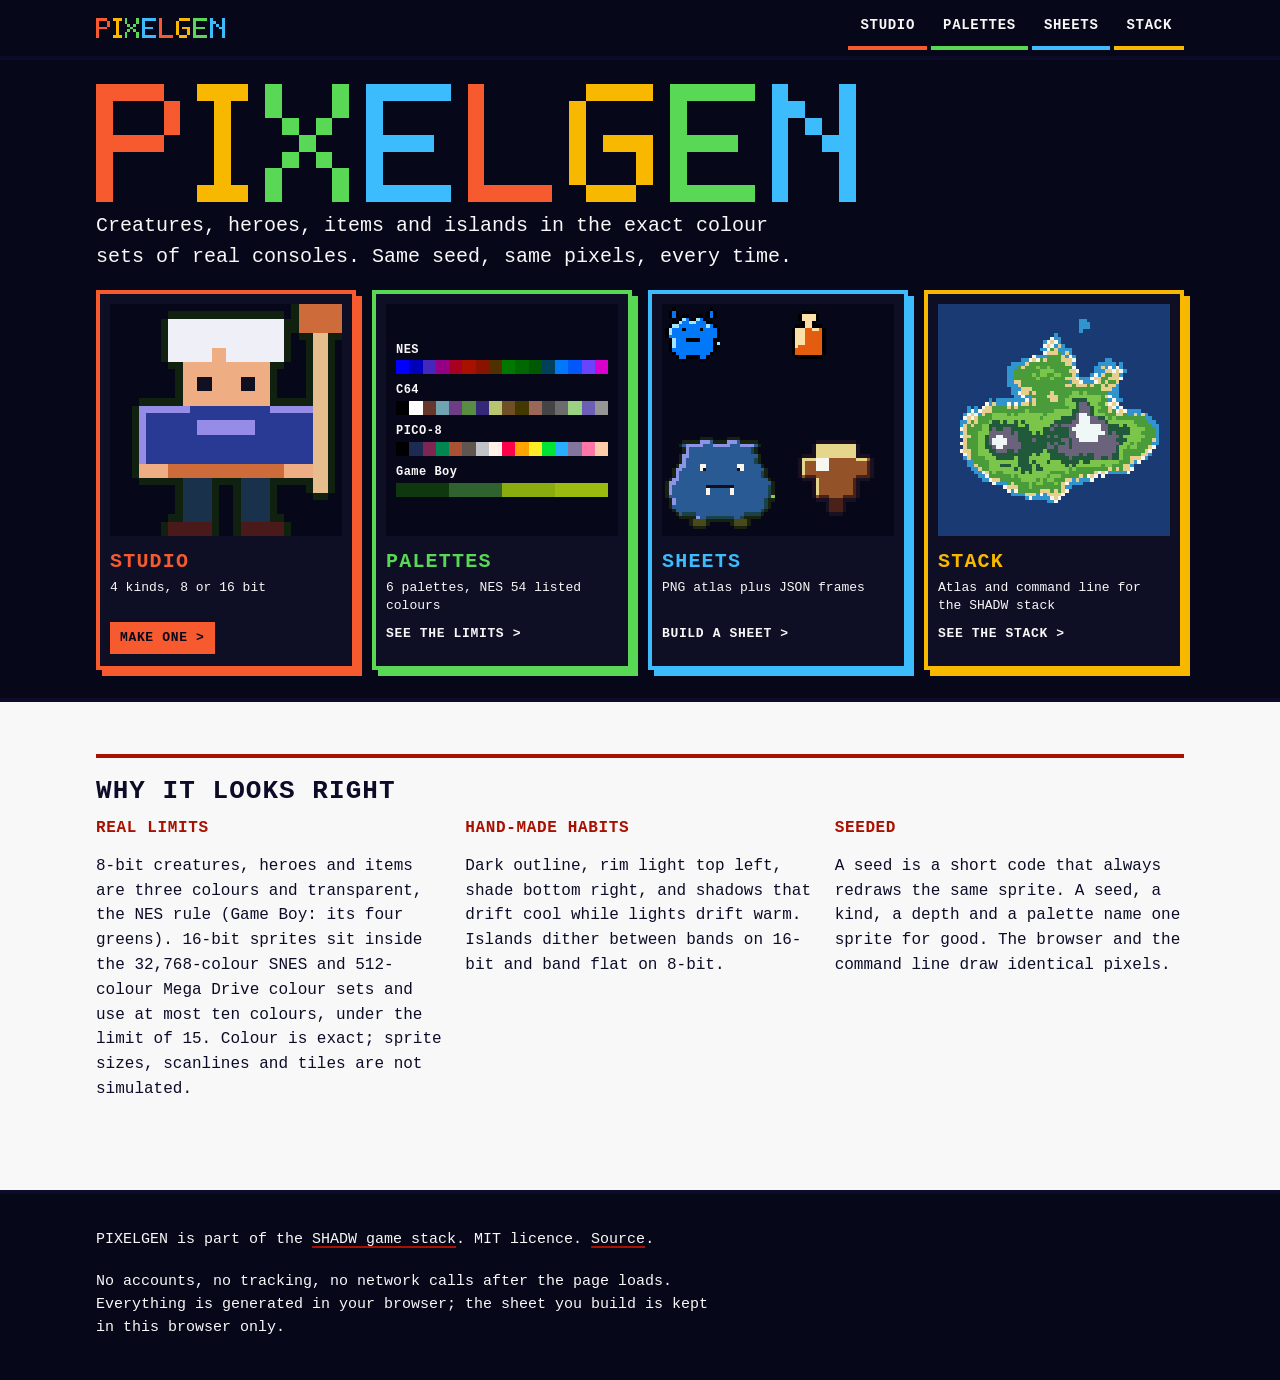
==== commit 491bd128: "Polish after third panel round: gloss seed and atlas, label the copy action, variant tooltips" ====
--- a/site/index.html
+++ b/site/index.html
@@ -26,7 +26,7 @@
 <section class="slab" aria-labelledby="h1"><div class="wrap">
 <h1 id="h1" class="sr">PIXELGEN: 8-bit and 16-bit pixel art generator</h1>
 <div class="hero-mark"><svg class="wordmark" viewBox="0 0 45 7" shape-rendering="crispEdges" role="img" aria-label="PIXELGEN"><path fill="#F85A30" d="M0 0h1v1h-1zM1 0h1v1h-1zM2 0h1v1h-1zM3 0h1v1h-1zM0 1h1v1h-1zM4 1h1v1h-1zM0 2h1v1h-1zM4 2h1v1h-1zM0 3h1v1h-1zM1 3h1v1h-1zM2 3h1v1h-1zM3 3h1v1h-1zM0 4h1v1h-1zM0 5h1v1h-1zM0 6h1v1h-1z"/><path fill="#F8B800" d="M6 0h1v1h-1zM7 0h1v1h-1zM8 0h1v1h-1zM7 1h1v1h-1zM7 2h1v1h-1zM7 3h1v1h-1zM7 4h1v1h-1zM7 5h1v1h-1zM6 6h1v1h-1zM7 6h1v1h-1zM8 6h1v1h-1z"/><path fill="#58D854" d="M10 0h1v1h-1zM14 0h1v1h-1zM10 1h1v1h-1zM14 1h1v1h-1zM11 2h1v1h-1zM13 2h1v1h-1zM12 3h1v1h-1zM11 4h1v1h-1zM13 4h1v1h-1zM10 5h1v1h-1zM14 5h1v1h-1zM10 6h1v1h-1zM14 6h1v1h-1z"/><path fill="#3CBCFC" d="M16 0h1v1h-1zM17 0h1v1h-1zM18 0h1v1h-1zM19 0h1v1h-1zM20 0h1v1h-1zM16 1h1v1h-1zM16 2h1v1h-1zM16 3h1v1h-1zM17 3h1v1h-1zM18 3h1v1h-1zM19 3h1v1h-1zM16 4h1v1h-1zM16 5h1v1h-1zM16 6h1v1h-1zM17 6h1v1h-1zM18 6h1v1h-1zM19 6h1v1h-1zM20 6h1v1h-1z"/><path fill="#F85A30" d="M22 0h1v1h-1zM22 1h1v1h-1zM22 2h1v1h-1zM22 3h1v1h-1zM22 4h1v1h-1zM22 5h1v1h-1zM22 6h1v1h-1zM23 6h1v1h-1zM24 6h1v1h-1zM25 6h1v1h-1zM26 6h1v1h-1z"/><path fill="#F8B800" d="M29 0h1v1h-1zM30 0h1v1h-1zM31 0h1v1h-1zM32 0h1v1h-1zM28 1h1v1h-1zM28 2h1v1h-1zM28 3h1v1h-1zM30 3h1v1h-1zM31 3h1v1h-1zM32 3h1v1h-1zM28 4h1v1h-1zM32 4h1v1h-1zM28 5h1v1h-1zM32 5h1v1h-1zM29 6h1v1h-1zM30 6h1v1h-1zM31 6h1v1h-1z"/><path fill="#58D854" d="M34 0h1v1h-1zM35 0h1v1h-1zM36 0h1v1h-1zM37 0h1v1h-1zM38 0h1v1h-1zM34 1h1v1h-1zM34 2h1v1h-1zM34 3h1v1h-1zM35 3h1v1h-1zM36 3h1v1h-1zM37 3h1v1h-1zM34 4h1v1h-1zM34 5h1v1h-1zM34 6h1v1h-1zM35 6h1v1h-1zM36 6h1v1h-1zM37 6h1v1h-1zM38 6h1v1h-1z"/><path fill="#3CBCFC" d="M40 0h1v1h-1zM44 0h1v1h-1zM40 1h1v1h-1zM41 1h1v1h-1zM44 1h1v1h-1zM40 2h1v1h-1zM42 2h1v1h-1zM44 2h1v1h-1zM40 3h1v1h-1zM43 3h1v1h-1zM44 3h1v1h-1zM40 4h1v1h-1zM44 4h1v1h-1zM40 5h1v1h-1zM44 5h1v1h-1zM40 6h1v1h-1zM44 6h1v1h-1z"/></svg></div>
-<p class="lede">Creatures, heroes, items and islands in the colour limits of real consoles. Same seed, same pixels, every time.</p>
+<p class="lede">Creatures, heroes, items and islands in the exact colour sets of real consoles. Same seed, same pixels, every time.</p>
 <ul class="poster" aria-label="What PIXELGEN holds">
 <li class="tile" data-z="studio"><a href="/studio?kind=hero&amp;bits=16&amp;seed=ember-3"><span class="art"><svg class="px" viewBox="0 0 32 32" shape-rendering="crispEdges" role="img" aria-label="A dark blue 16-bit hero with a cap of hair, carrying a staff."><path fill="#102110" d="M25 0h1v1h-1zM8 1h16v1h-16zM25 1h1v1h-1zM7 2h1v1h-1zM24 2h2v1h-2zM7 3h1v1h-1zM24 3h2v1h-2zM7 4h1v1h-1zM24 4h1v1h-1zM26 4h2v1h-2zM30 4h2v1h-2zM7 5h1v1h-1zM24 5h1v1h-1zM27 5h1v1h-1zM30 5h1v1h-1zM7 6h1v1h-1zM24 6h1v1h-1zM27 6h1v1h-1zM30 6h1v1h-1zM7 7h1v1h-1zM24 7h1v1h-1zM27 7h1v1h-1zM30 7h1v1h-1zM8 8h2v1h-2zM22 8h2v1h-2zM27 8h1v1h-1zM30 8h1v1h-1zM9 9h1v1h-1zM22 9h1v1h-1zM27 9h1v1h-1zM30 9h1v1h-1zM9 10h1v1h-1zM22 10h1v1h-1zM27 10h1v1h-1zM30 10h1v1h-1zM9 11h1v1h-1zM22 11h1v1h-1zM27 11h1v1h-1zM30 11h1v1h-1zM9 12h1v1h-1zM22 12h1v1h-1zM27 12h1v1h-1zM30 12h1v1h-1zM4 13h6v1h-6zM22 13h6v1h-6zM30 13h1v1h-1zM3 14h1v1h-1zM30 14h1v1h-1zM3 15h1v1h-1zM30 15h1v1h-1zM3 16h1v1h-1zM30 16h1v1h-1zM3 17h1v1h-1zM30 17h1v1h-1zM3 18h1v1h-1zM30 18h1v1h-1zM3 19h1v1h-1zM30 19h1v1h-1zM3 20h1v1h-1zM30 20h1v1h-1zM3 21h1v1h-1zM30 21h1v1h-1zM3 22h1v1h-1zM30 22h1v1h-1zM3 23h1v1h-1zM30 23h1v1h-1zM4 24h6v1h-6zM14 24h4v1h-4zM22 24h6v1h-6zM30 24h1v1h-1zM9 25h1v1h-1zM14 25h1v1h-1zM17 25h1v1h-1zM22 25h1v1h-1zM27 25h1v1h-1zM30 25h1v1h-1zM9 26h1v1h-1zM14 26h1v1h-1zM17 26h1v1h-1zM22 26h1v1h-1zM28 26h2v1h-2zM9 27h1v1h-1zM14 27h1v1h-1zM17 27h1v1h-1zM22 27h1v1h-1zM9 28h1v1h-1zM14 28h1v1h-1zM17 28h1v1h-1zM22 28h1v1h-1zM8 29h2v1h-2zM14 29h1v1h-1zM17 29h1v1h-1zM22 29h2v1h-2zM7 30h1v1h-1zM14 30h1v1h-1zM17 30h1v1h-1zM24 30h1v1h-1zM7 31h1v1h-1zM14 31h1v1h-1zM17 31h1v1h-1zM24 31h1v1h-1z"/><path fill="#ce6b3a" d="M26 0h6v1h-6zM26 1h6v1h-6zM26 2h6v1h-6zM26 3h6v1h-6zM8 22h16v1h-16zM8 23h16v1h-16z"/><path fill="#efeff7" d="M8 2h16v1h-16zM8 3h16v1h-16zM8 4h16v1h-16zM8 5h16v1h-16zM8 6h6v1h-6zM16 6h8v1h-8zM8 7h6v1h-6zM16 7h8v1h-8z"/><path fill="#e6bd8c" d="M28 4h2v1h-2zM28 5h2v1h-2zM28 6h2v1h-2zM28 7h2v1h-2zM28 8h2v1h-2zM28 9h2v1h-2zM28 10h2v1h-2zM28 11h2v1h-2zM28 12h2v1h-2zM28 13h2v1h-2zM28 14h2v1h-2zM28 15h2v1h-2zM28 16h2v1h-2zM28 17h2v1h-2zM28 18h2v1h-2zM28 19h2v1h-2zM28 20h2v1h-2zM28 21h2v1h-2zM28 22h2v1h-2zM28 23h2v1h-2zM28 24h2v1h-2zM28 25h2v1h-2z"/><path fill="#efad84" d="M14 6h2v1h-2zM14 7h2v1h-2zM10 8h12v1h-12zM10 9h12v1h-12zM10 10h2v1h-2zM14 10h4v1h-4zM20 10h2v1h-2zM10 11h2v1h-2zM14 11h4v1h-4zM20 11h2v1h-2zM10 12h12v1h-12zM10 13h12v1h-12zM4 22h4v1h-4zM24 22h4v1h-4zM4 23h4v1h-4zM24 23h4v1h-4z"/><path fill="#101021" d="M12 10h2v1h-2zM18 10h2v1h-2zM12 11h2v1h-2zM18 11h2v1h-2z"/><path fill="#948ce6" d="M4 14h7v1h-7zM22 14h6v1h-6zM4 15h1v1h-1zM4 16h1v1h-1zM12 16h8v1h-8zM4 17h1v1h-1zM12 17h8v1h-8zM4 18h1v1h-1zM4 19h1v1h-1zM4 20h1v1h-1zM4 21h1v1h-1z"/><path fill="#293a94" d="M11 14h11v1h-11zM5 15h23v1h-23zM5 16h7v1h-7zM20 16h8v1h-8zM5 17h7v1h-7zM20 17h8v1h-8zM5 18h23v1h-23zM5 19h23v1h-23zM5 20h23v1h-23zM5 21h23v1h-23z"/><path fill="#19314a" d="M10 24h4v1h-4zM18 24h4v1h-4zM10 25h4v1h-4zM18 25h4v1h-4zM10 26h4v1h-4zM18 26h4v1h-4zM10 27h4v1h-4zM18 27h4v1h-4zM10 28h4v1h-4zM18 28h4v1h-4zM10 29h4v1h-4zM18 29h4v1h-4z"/><path fill="#4a1919" d="M8 30h6v1h-6zM18 30h6v1h-6zM8 31h6v1h-6zM18 31h6v1h-6z"/></svg></span>
 <span class="name">Studio</span><span class="fig">4 kinds, 8 or 16 bit</span><span class="go">Make one</span></a></li>
@@ -35,13 +35,13 @@
 <li class="tile" data-z="sheets"><a href="/sheets"><span class="art"><svg class="px" viewBox="0 0 68 68" shape-rendering="crispEdges" role="img" aria-label="A sprite sheet of four sprites: two 8-bit and two 16-bit creatures and items"><path fill="#000000" d="M3 1h1v1h-1zM14 1h1v1h-1zM2 2h1v1h-1zM4 2h1v1h-1zM13 2h1v1h-1zM15 2h1v1h-1zM41 2h4v1h-4zM2 3h1v1h-1zM4 3h1v1h-1zM6 3h2v1h-2zM10 3h2v1h-2zM13 3h1v1h-1zM15 3h1v1h-1zM40 3h1v1h-1zM45 3h1v1h-1zM3 4h1v1h-1zM5 4h1v1h-1zM8 4h2v1h-2zM12 4h1v1h-1zM14 4h1v1h-1zM40 4h1v1h-1zM45 4h1v1h-1zM3 5h2v1h-2zM13 5h2v1h-2zM41 5h1v1h-1zM44 5h1v1h-1zM2 6h1v1h-1zM15 6h1v1h-1zM39 6h3v1h-3zM44 6h3v1h-3zM1 7h1v1h-1zM6 7h1v1h-1zM11 7h1v1h-1zM16 7h1v1h-1zM38 7h1v1h-1zM47 7h1v1h-1zM1 8h1v1h-1zM16 8h1v1h-1zM38 8h1v1h-1zM47 8h1v1h-1zM1 9h1v1h-1zM16 9h1v1h-1zM38 9h1v1h-1zM47 9h1v1h-1zM2 10h1v1h-1zM7 10h4v1h-4zM15 10h2v1h-2zM38 10h1v1h-1zM47 10h1v1h-1zM2 11h1v1h-1zM15 11h1v1h-1zM38 11h1v1h-1zM47 11h1v1h-1zM2 12h1v1h-1zM15 12h2v1h-2zM38 12h1v1h-1zM47 12h1v1h-1zM2 13h1v1h-1zM15 13h1v1h-1zM38 13h1v1h-1zM47 13h1v1h-1zM3 14h1v1h-1zM14 14h1v1h-1zM38 14h1v1h-1zM47 14h1v1h-1zM4 15h1v1h-1zM7 15h4v1h-4zM13 15h1v1h-1zM39 15h8v1h-8zM5 16h2v1h-2zM11 16h2v1h-2z"/><path fill="#0078f8" d="M3 2h1v1h-1zM14 2h1v1h-1zM3 3h1v1h-1zM14 3h1v1h-1zM7 4h1v1h-1zM11 4h1v1h-1zM6 5h2v1h-2zM10 5h3v1h-3zM5 6h8v1h-8zM14 6h1v1h-1zM3 7h3v1h-3zM7 7h4v1h-4zM12 7h4v1h-4zM3 8h13v1h-13zM2 9h14v1h-14zM4 10h3v1h-3zM11 10h4v1h-4zM4 11h11v1h-11zM4 12h11v1h-11zM3 13h12v1h-12zM4 14h10v1h-10zM5 15h2v1h-2zM11 15h2v1h-2z"/><path fill="#fce0a8" d="M41 3h4v1h-4zM41 4h4v1h-4zM42 5h2v1h-2zM42 6h2v1h-2zM39 7h3v1h-3zM44 7h2v1h-2zM39 8h3v1h-3zM39 9h3v1h-3zM39 10h3v1h-3zM39 11h3v1h-3zM39 12h1v1h-1z"/><path fill="#a4e4fc" d="M6 4h1v1h-1zM10 4h1v1h-1zM5 5h1v1h-1zM8 5h2v1h-2zM3 6h2v1h-2zM13 6h1v1h-1zM2 7h1v1h-1zM2 8h1v1h-1zM3 10h1v1h-1zM3 11h1v1h-1zM16 11h1v1h-1zM3 12h1v1h-1z"/><path fill="#e45c10" d="M42 7h2v1h-2zM46 7h1v1h-1zM42 8h5v1h-5zM42 9h5v1h-5zM42 10h5v1h-5zM42 11h5v1h-5zM40 12h7v1h-7zM39 13h8v1h-8zM39 14h8v1h-8z"/><path fill="#192110" d="M11 39h4v1h-4zM19 39h4v1h-4zM6 40h5v1h-5zM15 40h4v1h-4zM23 40h5v1h-5zM5 41h1v1h-1zM28 41h1v1h-1zM6 42h1v1h-1zM27 42h1v1h-1zM6 43h1v1h-1zM27 43h1v1h-1zM5 44h1v1h-1zM28 44h1v1h-1zM5 45h1v1h-1zM28 45h1v1h-1zM5 46h1v1h-1zM28 46h1v1h-1zM4 47h1v1h-1zM29 47h1v1h-1zM3 48h1v1h-1zM30 48h1v1h-1zM3 49h1v1h-1zM30 49h1v1h-1zM3 50h1v1h-1zM30 50h1v1h-1zM2 51h1v1h-1zM31 51h1v1h-1zM1 52h1v1h-1zM32 52h1v1h-1zM1 53h1v1h-1zM32 53h1v1h-1zM1 54h1v1h-1zM32 54h1v1h-1zM1 55h1v1h-1zM32 55h1v1h-1zM1 56h1v1h-1zM2 57h1v1h-1zM31 57h2v1h-2zM2 58h1v1h-1zM31 58h1v1h-1zM2 59h1v1h-1zM31 59h1v1h-1zM3 60h1v1h-1zM30 60h1v1h-1zM4 61h1v1h-1zM29 61h1v1h-1zM5 62h5v1h-5zM24 62h5v1h-5zM8 63h1v1h-1zM13 63h8v1h-8zM25 63h1v1h-1zM8 64h1v1h-1zM13 64h1v1h-1zM20 64h1v1h-1zM25 64h1v1h-1zM9 65h4v1h-4zM21 65h4v1h-4z"/><path fill="#8c94e6" d="M11 40h3v1h-3zM19 40h3v1h-3zM7 41h5v1h-5zM15 41h5v1h-5zM23 41h4v1h-4zM7 42h1v1h-1zM7 43h1v1h-1zM6 44h2v1h-2zM6 45h1v1h-1zM6 46h1v1h-1zM5 47h2v1h-2zM4 48h2v1h-2zM4 49h1v1h-1zM4 50h1v1h-1zM3 51h2v1h-2zM2 52h2v1h-2zM2 53h1v1h-1zM2 54h1v1h-1zM2 55h1v1h-1zM3 57h1v1h-1zM3 58h1v1h-1zM10 62h1v1h-1z"/><path fill="#295a94" d="M14 40h1v1h-1zM22 40h1v1h-1zM6 41h1v1h-1zM12 41h3v1h-3zM20 41h3v1h-3zM27 41h1v1h-1zM8 42h18v1h-18zM8 43h18v1h-18zM8 44h20v1h-20zM7 45h20v1h-20zM7 46h20v1h-20zM7 47h4v1h-4zM13 47h9v1h-9zM24 47h5v1h-5zM6 48h5v1h-5zM13 48h9v1h-9zM24 48h6v1h-6zM5 49h24v1h-24zM5 50h24v1h-24zM5 51h26v1h-26zM4 52h28v1h-28zM3 53h10v1h-10zM21 53h10v1h-10zM3 54h10v1h-10zM14 54h6v1h-6zM21 54h10v1h-10zM3 55h10v1h-10zM14 55h6v1h-6zM21 55h10v1h-10zM2 56h29v1h-29zM4 57h26v1h-26zM4 58h26v1h-26zM3 59h27v1h-27zM4 60h25v1h-25zM5 61h1v1h-1zM10 61h14v1h-14zM11 62h2v1h-2zM21 62h2v1h-2z"/><path fill="#191021" d="M45 40h12v1h-12zM44 41h1v1h-1zM57 41h1v1h-1zM44 42h1v1h-1zM57 42h1v1h-1zM44 43h1v1h-1zM57 43h1v1h-1zM41 44h4v1h-4zM57 44h4v1h-4zM40 45h1v1h-1zM61 45h1v1h-1zM40 46h1v1h-1zM61 46h1v1h-1zM40 47h1v1h-1zM61 47h1v1h-1zM40 48h1v1h-1zM61 48h1v1h-1zM40 49h1v1h-1zM61 49h1v1h-1zM40 50h1v1h-1zM61 50h1v1h-1zM41 51h4v1h-4zM57 51h4v1h-4zM44 52h1v1h-1zM57 52h1v1h-1zM44 53h1v1h-1zM57 53h1v1h-1zM44 54h1v1h-1zM57 54h1v1h-1zM44 55h1v1h-1zM57 55h1v1h-1zM44 56h1v1h-1zM57 56h1v1h-1zM45 57h4v1h-4zM53 57h4v1h-4zM48 58h1v1h-1zM53 58h1v1h-1zM48 59h1v1h-1zM53 59h1v1h-1zM48 60h1v1h-1zM53 60h1v1h-1zM49 61h4v1h-4z"/><path fill="#e6d68c" d="M45 41h12v1h-12zM45 42h12v1h-12zM45 43h12v1h-12zM45 44h12v1h-12zM41 45h4v1h-4zM57 45h3v1h-3zM41 46h1v1h-1zM41 47h1v1h-1zM41 48h1v1h-1zM41 49h1v1h-1zM45 51h1v1h-1zM45 52h1v1h-1zM45 53h1v1h-1zM45 54h1v1h-1zM45 55h1v1h-1z"/><path fill="#19424a" d="M26 42h1v1h-1zM26 43h1v1h-1zM27 45h1v1h-1zM27 46h1v1h-1zM29 49h1v1h-1zM29 50h1v1h-1zM31 53h1v1h-1zM31 54h1v1h-1zM31 55h1v1h-1zM31 56h1v1h-1zM30 57h1v1h-1zM30 58h1v1h-1zM30 59h1v1h-1zM29 60h1v1h-1zM6 61h4v1h-4zM24 61h5v1h-5zM13 62h8v1h-8zM23 62h1v1h-1z"/><path fill="#f7f7ef" d="M45 45h4v1h-4zM45 46h4v1h-4zM11 47h2v1h-2zM22 47h2v1h-2zM45 47h4v1h-4zM11 48h1v1h-1zM23 48h1v1h-1zM45 48h4v1h-4zM13 54h1v1h-1zM20 54h1v1h-1zM13 55h1v1h-1zM20 55h1v1h-1z"/><path fill="#945229" d="M49 45h8v1h-8zM60 45h1v1h-1zM42 46h3v1h-3zM49 46h11v1h-11zM42 47h3v1h-3zM49 47h11v1h-11zM42 48h3v1h-3zM49 48h11v1h-11zM42 49h18v1h-18zM41 50h1v1h-1zM45 50h12v1h-12zM46 51h10v1h-10zM46 52h10v1h-10zM46 53h10v1h-10zM46 54h10v1h-10zM46 55h10v1h-10zM45 56h1v1h-1zM49 56h4v1h-4z"/><path fill="#4a2119" d="M60 46h1v1h-1zM60 47h1v1h-1zM60 48h1v1h-1zM60 49h1v1h-1zM42 50h3v1h-3zM57 50h4v1h-4zM56 51h1v1h-1zM56 52h1v1h-1zM56 53h1v1h-1zM56 54h1v1h-1zM56 55h1v1h-1zM46 56h3v1h-3zM53 56h4v1h-4zM49 57h4v1h-4zM49 58h4v1h-4zM49 59h4v1h-4zM49 60h4v1h-4z"/><path fill="#101021" d="M12 48h1v1h-1zM22 48h1v1h-1zM13 53h8v1h-8z"/><path fill="#8cce3a" d="M32 56h1v1h-1z"/><path fill="#4a4a19" d="M9 63h4v1h-4zM21 63h4v1h-4zM9 64h4v1h-4zM21 64h4v1h-4z"/></svg></span>
 <span class="name">Sheets</span><span class="fig">PNG atlas plus JSON frames</span><span class="go">Build a sheet</span></a></li>
 <li class="tile" data-z="stack"><a href="/stack"><span class="art"><svg class="px" viewBox="0 0 64 64" shape-rendering="crispEdges" role="img" aria-label="A 16-bit island seen from above, about 33% land with sandy coast, grass, forest, rock and a snowy peak."><path fill="#193a73" d="M0 0h64v1h-64zM0 1h64v1h-64zM0 2h64v1h-64zM0 3h64v1h-64zM0 4h39v1h-39zM41 4h23v1h-23zM0 5h39v1h-39zM42 5h22v1h-22zM0 6h39v1h-39zM42 6h22v1h-22zM0 7h39v1h-39zM40 7h24v1h-24zM0 8h32v1h-32zM33 8h31v1h-31zM0 9h31v1h-31zM34 9h30v1h-30zM0 10h29v1h-29zM34 10h30v1h-30zM0 11h29v1h-29zM35 11h29v1h-29zM0 12h28v1h-28zM37 12h27v1h-27zM0 13h29v1h-29zM37 13h27v1h-27zM0 14h26v1h-26zM38 14h26v1h-26zM0 15h23v1h-23zM38 15h8v1h-8zM48 15h16v1h-16zM0 16h20v1h-20zM38 16h6v1h-6zM49 16h1v1h-1zM51 16h13v1h-13zM0 17h19v1h-19zM38 17h5v1h-5zM51 17h13v1h-13zM0 18h19v1h-19zM39 18h4v1h-4zM52 18h12v1h-12zM0 19h19v1h-19zM39 19h3v1h-3zM51 19h13v1h-13zM0 20h19v1h-19zM51 20h13v1h-13zM0 21h19v1h-19zM50 21h14v1h-14zM0 22h19v1h-19zM50 22h14v1h-14zM0 23h20v1h-20zM50 23h14v1h-14zM0 24h20v1h-20zM50 24h14v1h-14zM0 25h21v1h-21zM50 25h14v1h-14zM0 26h14v1h-14zM15 26h1v1h-1zM51 26h13v1h-13zM0 27h13v1h-13zM50 27h14v1h-14zM0 28h8v1h-8zM9 28h1v1h-1zM11 28h1v1h-1zM51 28h13v1h-13zM0 29h8v1h-8zM56 29h8v1h-8zM0 30h7v1h-7zM58 30h6v1h-6zM0 31h7v1h-7zM59 31h5v1h-5zM0 32h6v1h-6zM60 32h4v1h-4zM0 33h6v1h-6zM61 33h3v1h-3zM0 34h6v1h-6zM61 34h3v1h-3zM0 35h6v1h-6zM61 35h3v1h-3zM0 36h6v1h-6zM61 36h3v1h-3zM0 37h7v1h-7zM61 37h3v1h-3zM0 38h6v1h-6zM61 38h3v1h-3zM0 39h7v1h-7zM60 39h4v1h-4zM0 40h6v1h-6zM59 40h5v1h-5zM0 41h7v1h-7zM59 41h5v1h-5zM0 42h7v1h-7zM58 42h6v1h-6zM0 43h8v1h-8zM56 43h8v1h-8zM0 44h8v1h-8zM54 44h10v1h-10zM0 45h9v1h-9zM54 45h10v1h-10zM0 46h10v1h-10zM53 46h11v1h-11zM0 47h11v1h-11zM44 47h1v1h-1zM46 47h18v1h-18zM0 48h12v1h-12zM43 48h21v1h-21zM0 49h15v1h-15zM40 49h24v1h-24zM0 50h18v1h-18zM37 50h27v1h-27zM0 51h19v1h-19zM36 51h28v1h-28zM0 52h20v1h-20zM35 52h29v1h-29zM0 53h24v1h-24zM34 53h30v1h-30zM0 54h30v1h-30zM33 54h31v1h-31zM0 55h64v1h-64zM0 56h64v1h-64zM0 57h64v1h-64zM0 58h64v1h-64zM0 59h64v1h-64zM0 60h64v1h-64zM0 61h64v1h-64zM0 62h64v1h-64zM0 63h64v1h-64z"/><path fill="#3194ce" d="M39 4h2v1h-2zM39 5h3v1h-3zM39 6h3v1h-3zM39 7h1v1h-1zM32 8h1v1h-1zM32 9h2v1h-2zM29 10h1v1h-1zM33 10h1v1h-1zM32 11h1v1h-1zM34 11h1v1h-1zM28 12h2v1h-2zM33 12h4v1h-4zM34 13h1v1h-1zM36 13h1v1h-1zM27 14h3v1h-3zM35 14h1v1h-1zM37 14h1v1h-1zM23 15h2v1h-2zM46 15h2v1h-2zM20 16h4v1h-4zM37 16h1v1h-1zM44 16h5v1h-5zM50 16h1v1h-1zM19 17h3v1h-3zM43 17h2v1h-2zM46 17h1v1h-1zM48 17h1v1h-1zM50 17h1v1h-1zM19 18h2v1h-2zM43 18h3v1h-3zM51 18h1v1h-1zM19 19h2v1h-2zM38 19h1v1h-1zM42 19h1v1h-1zM44 19h1v1h-1zM50 19h1v1h-1zM19 20h2v1h-2zM39 20h3v1h-3zM19 21h2v1h-2zM36 21h1v1h-1zM40 21h3v1h-3zM19 22h3v1h-3zM49 22h1v1h-1zM20 23h3v1h-3zM48 23h2v1h-2zM20 24h2v1h-2zM47 24h3v1h-3zM21 25h2v1h-2zM24 25h2v1h-2zM48 25h2v1h-2zM14 26h1v1h-1zM16 26h8v1h-8zM25 26h1v1h-1zM47 26h1v1h-1zM49 26h2v1h-2zM14 27h1v1h-1zM16 27h3v1h-3zM20 27h1v1h-1zM22 27h1v1h-1zM8 28h1v1h-1zM10 28h1v1h-1zM49 28h1v1h-1zM8 29h1v1h-1zM10 29h1v1h-1zM52 29h4v1h-4zM7 30h1v1h-1zM11 30h1v1h-1zM52 30h2v1h-2zM55 30h1v1h-1zM57 30h1v1h-1zM57 31h2v1h-2zM6 32h2v1h-2zM58 32h2v1h-2zM6 33h1v1h-1zM59 33h2v1h-2zM60 34h1v1h-1zM6 35h1v1h-1zM60 35h1v1h-1zM60 36h1v1h-1zM60 37h1v1h-1zM59 38h2v1h-2zM58 41h1v1h-1zM7 42h1v1h-1zM57 42h1v1h-1zM8 43h2v1h-2zM54 43h1v1h-1zM8 44h2v1h-2zM53 44h1v1h-1zM9 45h2v1h-2zM10 46h2v1h-2zM47 46h5v1h-5zM11 47h2v1h-2zM12 48h2v1h-2zM37 48h1v1h-1zM39 48h3v1h-3zM16 49h3v1h-3zM36 49h4v1h-4zM35 50h2v1h-2zM20 51h1v1h-1zM20 52h4v1h-4zM27 52h1v1h-1zM29 52h1v1h-1zM24 53h1v1h-1zM26 53h5v1h-5zM30 54h2v1h-2z"/><path fill="#f7f7ef" d="M31 9h1v1h-1zM30 10h1v1h-1zM32 10h1v1h-1zM29 11h1v1h-1zM31 11h1v1h-1zM30 12h1v1h-1zM29 13h1v1h-1zM26 14h1v1h-1zM36 14h1v1h-1zM25 15h1v1h-1zM27 15h1v1h-1zM37 15h1v1h-1zM37 17h1v1h-1zM47 17h1v1h-1zM49 17h1v1h-1zM38 18h1v1h-1zM48 18h1v1h-1zM50 18h1v1h-1zM43 19h1v1h-1zM38 20h1v1h-1zM42 20h1v1h-1zM50 20h1v1h-1zM39 21h1v1h-1zM43 21h1v1h-1zM22 24h1v1h-1zM23 25h1v1h-1zM47 25h1v1h-1zM24 26h1v1h-1zM48 26h1v1h-1zM13 27h1v1h-1zM19 27h1v1h-1zM21 27h1v1h-1zM47 27h1v1h-1zM49 27h1v1h-1zM12 28h1v1h-1zM48 28h1v1h-1zM50 28h1v1h-1zM9 29h1v1h-1zM11 29h1v1h-1zM49 29h1v1h-1zM51 29h1v1h-1zM8 30h1v1h-1zM10 30h1v1h-1zM7 31h1v1h-1zM9 31h1v1h-1zM6 34h1v1h-1zM6 36h1v1h-1zM6 38h1v1h-1zM59 39h1v1h-1zM6 40h1v1h-1zM58 40h1v1h-1zM7 41h1v1h-1zM56 42h1v1h-1zM55 43h1v1h-1zM53 45h1v1h-1zM12 46h1v1h-1zM44 46h1v1h-1zM46 46h1v1h-1zM52 46h1v1h-1zM13 47h1v1h-1zM41 47h1v1h-1zM43 47h1v1h-1zM45 47h1v1h-1zM14 48h1v1h-1zM42 48h1v1h-1zM15 49h1v1h-1zM35 49h1v1h-1zM18 50h1v1h-1zM19 51h1v1h-1zM21 51h1v1h-1zM35 51h1v1h-1zM28 52h1v1h-1zM34 52h1v1h-1zM25 53h1v1h-1zM31 53h1v1h-1zM33 53h1v1h-1zM32 54h1v1h-1z"/><path fill="#e6ce8c" d="M31 10h1v1h-1zM30 11h1v1h-1zM33 11h1v1h-1zM32 12h1v1h-1zM30 13h3v1h-3zM35 13h1v1h-1zM34 14h1v1h-1zM26 15h1v1h-1zM29 15h1v1h-1zM34 15h3v1h-3zM24 16h1v1h-1zM35 16h2v1h-2zM23 17h1v1h-1zM45 17h1v1h-1zM36 18h2v1h-2zM46 18h2v1h-2zM49 18h1v1h-1zM37 19h1v1h-1zM45 19h1v1h-1zM48 19h2v1h-2zM35 20h3v1h-3zM43 20h2v1h-2zM47 20h3v1h-3zM21 21h2v1h-2zM37 21h2v1h-2zM44 21h1v1h-1zM46 21h1v1h-1zM49 21h1v1h-1zM22 22h1v1h-1zM35 22h2v1h-2zM38 22h3v1h-3zM42 22h1v1h-1zM45 22h1v1h-1zM47 22h2v1h-2zM23 23h3v1h-3zM45 23h3v1h-3zM23 24h2v1h-2zM26 24h1v1h-1zM31 24h1v1h-1zM30 25h3v1h-3zM46 25h1v1h-1zM26 26h1v1h-1zM31 26h2v1h-2zM15 27h1v1h-1zM23 27h2v1h-2zM26 27h1v1h-1zM46 27h1v1h-1zM48 27h1v1h-1zM13 28h2v1h-2zM19 28h1v1h-1zM21 28h1v1h-1zM47 28h1v1h-1zM12 29h3v1h-3zM47 29h1v1h-1zM50 29h1v1h-1zM9 30h1v1h-1zM12 30h1v1h-1zM49 30h2v1h-2zM54 30h1v1h-1zM56 30h1v1h-1zM8 31h1v1h-1zM10 31h1v1h-1zM8 32h1v1h-1zM10 32h1v1h-1zM7 33h1v1h-1zM9 33h1v1h-1zM7 34h1v1h-1zM7 35h1v1h-1zM7 36h2v1h-2zM7 37h1v1h-1zM59 37h1v1h-1zM7 38h1v1h-1zM7 39h1v1h-1zM58 39h1v1h-1zM7 40h2v1h-2zM57 40h1v1h-1zM8 41h1v1h-1zM56 41h2v1h-2zM8 42h1v1h-1zM53 42h3v1h-3zM53 43h1v1h-1zM10 44h1v1h-1zM51 44h2v1h-2zM11 45h1v1h-1zM47 45h1v1h-1zM49 45h1v1h-1zM51 45h2v1h-2zM13 46h1v1h-1zM43 46h1v1h-1zM45 46h1v1h-1zM39 47h1v1h-1zM42 47h1v1h-1zM15 48h2v1h-2zM35 48h2v1h-2zM38 48h1v1h-1zM20 49h1v1h-1zM34 49h1v1h-1zM19 50h3v1h-3zM34 50h1v1h-1zM28 51h3v1h-3zM32 51h1v1h-1zM34 51h1v1h-1zM24 52h3v1h-3zM30 52h4v1h-4zM32 53h1v1h-1z"/><path fill="#4a9c3a" d="M31 12h1v1h-1zM33 13h1v1h-1zM30 14h4v1h-4zM28 15h1v1h-1zM30 15h4v1h-4zM25 16h10v1h-10zM22 17h1v1h-1zM24 17h3v1h-3zM28 17h2v1h-2zM31 17h6v1h-6zM21 18h7v1h-7zM32 18h4v1h-4zM21 19h5v1h-5zM27 19h1v1h-1zM30 19h2v1h-2zM34 19h3v1h-3zM46 19h2v1h-2zM21 20h6v1h-6zM28 20h3v1h-3zM32 20h3v1h-3zM45 20h2v1h-2zM23 21h13v1h-13zM45 21h1v1h-1zM47 21h2v1h-2zM23 22h12v1h-12zM37 22h1v1h-1zM41 22h1v1h-1zM43 22h2v1h-2zM46 22h1v1h-1zM26 23h19v1h-19zM25 24h1v1h-1zM27 24h4v1h-4zM32 24h5v1h-5zM39 24h1v1h-1zM41 24h6v1h-6zM26 25h4v1h-4zM33 25h3v1h-3zM45 25h1v1h-1zM27 26h4v1h-4zM33 26h2v1h-2zM45 26h2v1h-2zM25 27h1v1h-1zM27 27h8v1h-8zM44 27h2v1h-2zM15 28h4v1h-4zM20 28h1v1h-1zM22 28h14v1h-14zM45 28h2v1h-2zM15 29h9v1h-9zM25 29h7v1h-7zM44 29h3v1h-3zM48 29h1v1h-1zM13 30h2v1h-2zM19 30h1v1h-1zM21 30h1v1h-1zM29 30h1v1h-1zM46 30h3v1h-3zM51 30h1v1h-1zM11 31h4v1h-4zM28 31h1v1h-1zM47 31h1v1h-1zM49 31h8v1h-8zM9 32h1v1h-1zM11 32h3v1h-3zM54 32h4v1h-4zM8 33h1v1h-1zM10 33h2v1h-2zM55 33h4v1h-4zM8 34h4v1h-4zM57 34h3v1h-3zM8 35h3v1h-3zM56 35h4v1h-4zM9 36h2v1h-2zM57 36h3v1h-3zM8 37h3v1h-3zM56 37h3v1h-3zM8 38h3v1h-3zM53 38h1v1h-1zM55 38h4v1h-4zM8 39h3v1h-3zM52 39h1v1h-1zM55 39h3v1h-3zM9 40h2v1h-2zM51 40h6v1h-6zM9 41h2v1h-2zM51 41h5v1h-5zM9 42h4v1h-4zM51 42h2v1h-2zM10 43h4v1h-4zM50 43h3v1h-3zM11 44h3v1h-3zM45 44h1v1h-1zM48 44h3v1h-3zM12 45h2v1h-2zM36 45h1v1h-1zM38 45h9v1h-9zM48 45h1v1h-1zM50 45h1v1h-1zM14 46h1v1h-1zM16 46h2v1h-2zM31 46h4v1h-4zM36 46h7v1h-7zM14 47h6v1h-6zM21 47h1v1h-1zM30 47h1v1h-1zM34 47h5v1h-5zM40 47h1v1h-1zM17 48h6v1h-6zM27 48h1v1h-1zM29 48h1v1h-1zM32 48h3v1h-3zM19 49h1v1h-1zM21 49h4v1h-4zM26 49h1v1h-1zM29 49h3v1h-3zM33 49h1v1h-1zM22 50h3v1h-3zM26 50h8v1h-8zM22 51h6v1h-6zM31 51h1v1h-1zM33 51h1v1h-1z"/><path fill="#7bc54a" d="M27 17h1v1h-1zM30 17h1v1h-1zM28 18h4v1h-4zM26 19h1v1h-1zM28 19h2v1h-2zM32 19h2v1h-2zM27 20h1v1h-1zM31 20h1v1h-1zM37 24h2v1h-2zM40 24h1v1h-1zM36 25h9v1h-9zM35 26h2v1h-2zM41 26h4v1h-4zM35 27h3v1h-3zM42 27h2v1h-2zM36 28h2v1h-2zM43 28h2v1h-2zM24 29h1v1h-1zM32 29h5v1h-5zM43 29h1v1h-1zM15 30h4v1h-4zM20 30h1v1h-1zM22 30h7v1h-7zM30 30h7v1h-7zM43 30h3v1h-3zM15 31h13v1h-13zM29 31h5v1h-5zM46 31h1v1h-1zM48 31h1v1h-1zM14 32h1v1h-1zM17 32h1v1h-1zM19 32h2v1h-2zM22 32h1v1h-1zM24 32h8v1h-8zM47 32h7v1h-7zM12 33h2v1h-2zM22 33h2v1h-2zM25 33h6v1h-6zM50 33h1v1h-1zM52 33h3v1h-3zM12 34h2v1h-2zM25 34h4v1h-4zM53 34h4v1h-4zM11 35h3v1h-3zM26 35h1v1h-1zM28 35h1v1h-1zM53 35h3v1h-3zM11 36h2v1h-2zM51 36h6v1h-6zM11 37h2v1h-2zM52 37h4v1h-4zM11 38h2v1h-2zM51 38h2v1h-2zM54 38h1v1h-1zM11 39h2v1h-2zM50 39h2v1h-2zM53 39h2v1h-2zM11 40h3v1h-3zM29 40h1v1h-1zM50 40h1v1h-1zM11 41h4v1h-4zM26 41h1v1h-1zM28 41h3v1h-3zM50 41h1v1h-1zM13 42h3v1h-3zM21 42h1v1h-1zM25 42h6v1h-6zM50 42h1v1h-1zM14 43h8v1h-8zM25 43h1v1h-1zM27 43h3v1h-3zM31 43h3v1h-3zM39 43h1v1h-1zM42 43h8v1h-8zM14 44h3v1h-3zM20 44h2v1h-2zM26 44h1v1h-1zM28 44h7v1h-7zM36 44h1v1h-1zM38 44h7v1h-7zM46 44h2v1h-2zM14 45h7v1h-7zM22 45h1v1h-1zM26 45h1v1h-1zM29 45h7v1h-7zM37 45h1v1h-1zM15 46h1v1h-1zM18 46h5v1h-5zM24 46h1v1h-1zM26 46h5v1h-5zM35 46h1v1h-1zM20 47h1v1h-1zM22 47h8v1h-8zM31 47h3v1h-3zM23 48h4v1h-4zM28 48h1v1h-1zM30 48h2v1h-2zM25 49h1v1h-1zM27 49h2v1h-2zM32 49h1v1h-1zM25 50h1v1h-1z"/><path fill="#215a3a" d="M37 26h4v1h-4zM38 27h1v1h-1zM41 27h1v1h-1zM38 28h1v1h-1zM42 28h1v1h-1zM37 29h2v1h-2zM42 29h1v1h-1zM37 30h1v1h-1zM42 30h1v1h-1zM34 31h4v1h-4zM44 31h2v1h-2zM15 32h2v1h-2zM18 32h1v1h-1zM21 32h1v1h-1zM23 32h1v1h-1zM32 32h5v1h-5zM46 32h1v1h-1zM14 33h8v1h-8zM24 33h1v1h-1zM31 33h1v1h-1zM33 33h1v1h-1zM47 33h3v1h-3zM51 33h1v1h-1zM14 34h1v1h-1zM16 34h2v1h-2zM20 34h5v1h-5zM29 34h2v1h-2zM32 34h4v1h-4zM47 34h6v1h-6zM20 35h1v1h-1zM22 35h4v1h-4zM27 35h1v1h-1zM29 35h7v1h-7zM47 35h1v1h-1zM49 35h4v1h-4zM13 36h1v1h-1zM22 36h8v1h-8zM31 36h1v1h-1zM33 36h3v1h-3zM50 36h1v1h-1zM13 37h1v1h-1zM22 37h4v1h-4zM27 37h7v1h-7zM36 37h1v1h-1zM49 37h3v1h-3zM13 38h1v1h-1zM23 38h7v1h-7zM31 38h1v1h-1zM33 38h2v1h-2zM36 38h1v1h-1zM50 38h1v1h-1zM13 39h2v1h-2zM23 39h7v1h-7zM32 39h1v1h-1zM36 39h1v1h-1zM49 39h1v1h-1zM14 40h2v1h-2zM19 40h2v1h-2zM22 40h7v1h-7zM30 40h3v1h-3zM49 40h1v1h-1zM15 41h11v1h-11zM27 41h1v1h-1zM31 41h4v1h-4zM39 41h1v1h-1zM41 41h2v1h-2zM48 41h2v1h-2zM16 42h5v1h-5zM22 42h3v1h-3zM31 42h5v1h-5zM37 42h6v1h-6zM45 42h2v1h-2zM48 42h2v1h-2zM22 43h3v1h-3zM26 43h1v1h-1zM30 43h1v1h-1zM34 43h5v1h-5zM40 43h2v1h-2zM17 44h3v1h-3zM22 44h4v1h-4zM27 44h1v1h-1zM35 44h1v1h-1zM37 44h1v1h-1zM21 45h1v1h-1zM23 45h3v1h-3zM27 45h2v1h-2zM23 46h1v1h-1zM25 46h1v1h-1z"/><path fill="#6b637b" d="M39 27h2v1h-2zM39 28h3v1h-3zM39 29h3v1h-3zM38 30h1v1h-1zM41 30h1v1h-1zM38 31h1v1h-1zM42 31h2v1h-2zM37 32h2v1h-2zM42 32h4v1h-4zM32 33h1v1h-1zM34 33h4v1h-4zM45 33h2v1h-2zM15 34h1v1h-1zM18 34h2v1h-2zM31 34h1v1h-1zM36 34h1v1h-1zM45 34h2v1h-2zM14 35h6v1h-6zM21 35h1v1h-1zM36 35h2v1h-2zM46 35h1v1h-1zM48 35h1v1h-1zM14 36h2v1h-2zM18 36h4v1h-4zM30 36h1v1h-1zM32 36h1v1h-1zM36 36h2v1h-2zM44 36h6v1h-6zM14 37h1v1h-1zM19 37h3v1h-3zM26 37h1v1h-1zM34 37h2v1h-2zM37 37h2v1h-2zM44 37h5v1h-5zM14 38h1v1h-1zM19 38h4v1h-4zM30 38h1v1h-1zM32 38h1v1h-1zM35 38h1v1h-1zM37 38h13v1h-13zM15 39h1v1h-1zM18 39h5v1h-5zM30 39h2v1h-2zM33 39h3v1h-3zM37 39h12v1h-12zM16 40h3v1h-3zM21 40h1v1h-1zM33 40h16v1h-16zM35 41h4v1h-4zM40 41h1v1h-1zM43 41h5v1h-5zM36 42h1v1h-1zM43 42h2v1h-2zM47 42h1v1h-1z"/><path fill="#eff7f7" d="M39 30h2v1h-2zM39 31h3v1h-3zM39 32h3v1h-3zM38 33h7v1h-7zM37 34h8v1h-8zM38 35h8v1h-8zM16 36h2v1h-2zM38 36h6v1h-6zM15 37h4v1h-4zM39 37h5v1h-5zM15 38h4v1h-4zM16 39h2v1h-2z"/></svg></span>
-<span class="name">Stack</span><span class="fig">Atlas and command line for the SHADW stack</span><span class="go">See the fit</span></a></li>
+<span class="name">Stack</span><span class="fig">Atlas and command line for the SHADW stack</span><span class="go">See the stack</span></a></li>
 </ul></div></section>
 <section class="wrap band"><h2>Why it looks right</h2>
 <ul class="cols">
 <li><h3>Real limits</h3><p>8-bit creatures, heroes and items are three colours and transparent, the NES rule (Game Boy: its four greens). 16-bit sprites sit inside the 32,768-colour SNES and 512-colour Mega Drive colour sets and use at most ten colours, under the limit of 15. Colour is exact; sprite sizes, scanlines and tiles are not simulated.</p></li>
 <li><h3>Hand-made habits</h3><p>Dark outline, rim light top left, shade bottom right, and shadows that drift cool while lights drift warm. Islands dither between bands on 16-bit and band flat on 8-bit.</p></li>
-<li><h3>Seeded</h3><p>A seed, a kind, a depth and a palette name one sprite for good. The browser and the command line draw identical pixels.</p></li>
+<li><h3>Seeded</h3><p>A seed is a short code that always redraws the same sprite. A seed, a kind, a depth and a palette name one sprite for good. The browser and the command line draw identical pixels.</p></li>
 </ul></section>
 </main>
 <footer class="foot"><div class="wrap">
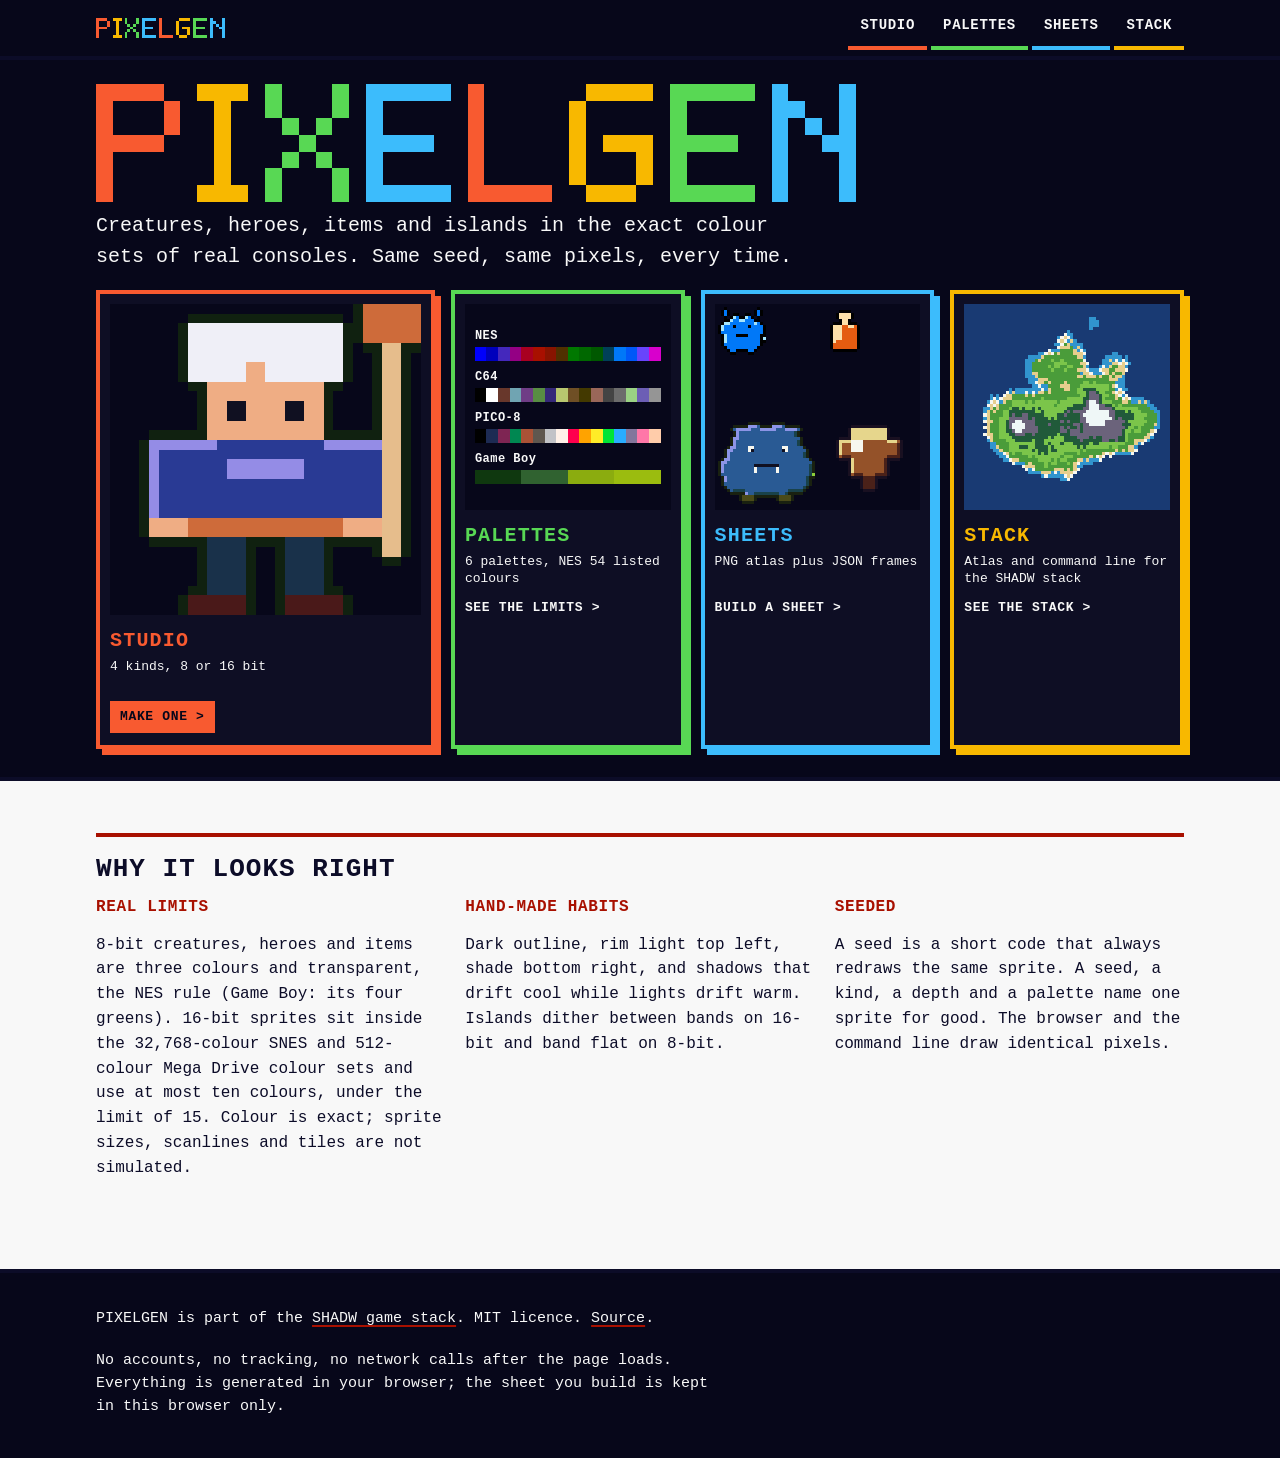
==== commit fdfecd9a: "Describe islands only by what their colours show; fix 860px palette tile clip; honest Stack wording" ====
--- a/site/index.html
+++ b/site/index.html
@@ -34,7 +34,7 @@
 <span class="name">Palettes</span><span class="fig">6 palettes, NES 54 listed colours</span><span class="go">See the limits</span></a></li>
 <li class="tile" data-z="sheets"><a href="/sheets"><span class="art"><svg class="px" viewBox="0 0 68 68" shape-rendering="crispEdges" role="img" aria-label="A sprite sheet of four sprites: two 8-bit and two 16-bit creatures and items"><path fill="#000000" d="M3 1h1v1h-1zM14 1h1v1h-1zM2 2h1v1h-1zM4 2h1v1h-1zM13 2h1v1h-1zM15 2h1v1h-1zM41 2h4v1h-4zM2 3h1v1h-1zM4 3h1v1h-1zM6 3h2v1h-2zM10 3h2v1h-2zM13 3h1v1h-1zM15 3h1v1h-1zM40 3h1v1h-1zM45 3h1v1h-1zM3 4h1v1h-1zM5 4h1v1h-1zM8 4h2v1h-2zM12 4h1v1h-1zM14 4h1v1h-1zM40 4h1v1h-1zM45 4h1v1h-1zM3 5h2v1h-2zM13 5h2v1h-2zM41 5h1v1h-1zM44 5h1v1h-1zM2 6h1v1h-1zM15 6h1v1h-1zM39 6h3v1h-3zM44 6h3v1h-3zM1 7h1v1h-1zM6 7h1v1h-1zM11 7h1v1h-1zM16 7h1v1h-1zM38 7h1v1h-1zM47 7h1v1h-1zM1 8h1v1h-1zM16 8h1v1h-1zM38 8h1v1h-1zM47 8h1v1h-1zM1 9h1v1h-1zM16 9h1v1h-1zM38 9h1v1h-1zM47 9h1v1h-1zM2 10h1v1h-1zM7 10h4v1h-4zM15 10h2v1h-2zM38 10h1v1h-1zM47 10h1v1h-1zM2 11h1v1h-1zM15 11h1v1h-1zM38 11h1v1h-1zM47 11h1v1h-1zM2 12h1v1h-1zM15 12h2v1h-2zM38 12h1v1h-1zM47 12h1v1h-1zM2 13h1v1h-1zM15 13h1v1h-1zM38 13h1v1h-1zM47 13h1v1h-1zM3 14h1v1h-1zM14 14h1v1h-1zM38 14h1v1h-1zM47 14h1v1h-1zM4 15h1v1h-1zM7 15h4v1h-4zM13 15h1v1h-1zM39 15h8v1h-8zM5 16h2v1h-2zM11 16h2v1h-2z"/><path fill="#0078f8" d="M3 2h1v1h-1zM14 2h1v1h-1zM3 3h1v1h-1zM14 3h1v1h-1zM7 4h1v1h-1zM11 4h1v1h-1zM6 5h2v1h-2zM10 5h3v1h-3zM5 6h8v1h-8zM14 6h1v1h-1zM3 7h3v1h-3zM7 7h4v1h-4zM12 7h4v1h-4zM3 8h13v1h-13zM2 9h14v1h-14zM4 10h3v1h-3zM11 10h4v1h-4zM4 11h11v1h-11zM4 12h11v1h-11zM3 13h12v1h-12zM4 14h10v1h-10zM5 15h2v1h-2zM11 15h2v1h-2z"/><path fill="#fce0a8" d="M41 3h4v1h-4zM41 4h4v1h-4zM42 5h2v1h-2zM42 6h2v1h-2zM39 7h3v1h-3zM44 7h2v1h-2zM39 8h3v1h-3zM39 9h3v1h-3zM39 10h3v1h-3zM39 11h3v1h-3zM39 12h1v1h-1z"/><path fill="#a4e4fc" d="M6 4h1v1h-1zM10 4h1v1h-1zM5 5h1v1h-1zM8 5h2v1h-2zM3 6h2v1h-2zM13 6h1v1h-1zM2 7h1v1h-1zM2 8h1v1h-1zM3 10h1v1h-1zM3 11h1v1h-1zM16 11h1v1h-1zM3 12h1v1h-1z"/><path fill="#e45c10" d="M42 7h2v1h-2zM46 7h1v1h-1zM42 8h5v1h-5zM42 9h5v1h-5zM42 10h5v1h-5zM42 11h5v1h-5zM40 12h7v1h-7zM39 13h8v1h-8zM39 14h8v1h-8z"/><path fill="#192110" d="M11 39h4v1h-4zM19 39h4v1h-4zM6 40h5v1h-5zM15 40h4v1h-4zM23 40h5v1h-5zM5 41h1v1h-1zM28 41h1v1h-1zM6 42h1v1h-1zM27 42h1v1h-1zM6 43h1v1h-1zM27 43h1v1h-1zM5 44h1v1h-1zM28 44h1v1h-1zM5 45h1v1h-1zM28 45h1v1h-1zM5 46h1v1h-1zM28 46h1v1h-1zM4 47h1v1h-1zM29 47h1v1h-1zM3 48h1v1h-1zM30 48h1v1h-1zM3 49h1v1h-1zM30 49h1v1h-1zM3 50h1v1h-1zM30 50h1v1h-1zM2 51h1v1h-1zM31 51h1v1h-1zM1 52h1v1h-1zM32 52h1v1h-1zM1 53h1v1h-1zM32 53h1v1h-1zM1 54h1v1h-1zM32 54h1v1h-1zM1 55h1v1h-1zM32 55h1v1h-1zM1 56h1v1h-1zM2 57h1v1h-1zM31 57h2v1h-2zM2 58h1v1h-1zM31 58h1v1h-1zM2 59h1v1h-1zM31 59h1v1h-1zM3 60h1v1h-1zM30 60h1v1h-1zM4 61h1v1h-1zM29 61h1v1h-1zM5 62h5v1h-5zM24 62h5v1h-5zM8 63h1v1h-1zM13 63h8v1h-8zM25 63h1v1h-1zM8 64h1v1h-1zM13 64h1v1h-1zM20 64h1v1h-1zM25 64h1v1h-1zM9 65h4v1h-4zM21 65h4v1h-4z"/><path fill="#8c94e6" d="M11 40h3v1h-3zM19 40h3v1h-3zM7 41h5v1h-5zM15 41h5v1h-5zM23 41h4v1h-4zM7 42h1v1h-1zM7 43h1v1h-1zM6 44h2v1h-2zM6 45h1v1h-1zM6 46h1v1h-1zM5 47h2v1h-2zM4 48h2v1h-2zM4 49h1v1h-1zM4 50h1v1h-1zM3 51h2v1h-2zM2 52h2v1h-2zM2 53h1v1h-1zM2 54h1v1h-1zM2 55h1v1h-1zM3 57h1v1h-1zM3 58h1v1h-1zM10 62h1v1h-1z"/><path fill="#295a94" d="M14 40h1v1h-1zM22 40h1v1h-1zM6 41h1v1h-1zM12 41h3v1h-3zM20 41h3v1h-3zM27 41h1v1h-1zM8 42h18v1h-18zM8 43h18v1h-18zM8 44h20v1h-20zM7 45h20v1h-20zM7 46h20v1h-20zM7 47h4v1h-4zM13 47h9v1h-9zM24 47h5v1h-5zM6 48h5v1h-5zM13 48h9v1h-9zM24 48h6v1h-6zM5 49h24v1h-24zM5 50h24v1h-24zM5 51h26v1h-26zM4 52h28v1h-28zM3 53h10v1h-10zM21 53h10v1h-10zM3 54h10v1h-10zM14 54h6v1h-6zM21 54h10v1h-10zM3 55h10v1h-10zM14 55h6v1h-6zM21 55h10v1h-10zM2 56h29v1h-29zM4 57h26v1h-26zM4 58h26v1h-26zM3 59h27v1h-27zM4 60h25v1h-25zM5 61h1v1h-1zM10 61h14v1h-14zM11 62h2v1h-2zM21 62h2v1h-2z"/><path fill="#191021" d="M45 40h12v1h-12zM44 41h1v1h-1zM57 41h1v1h-1zM44 42h1v1h-1zM57 42h1v1h-1zM44 43h1v1h-1zM57 43h1v1h-1zM41 44h4v1h-4zM57 44h4v1h-4zM40 45h1v1h-1zM61 45h1v1h-1zM40 46h1v1h-1zM61 46h1v1h-1zM40 47h1v1h-1zM61 47h1v1h-1zM40 48h1v1h-1zM61 48h1v1h-1zM40 49h1v1h-1zM61 49h1v1h-1zM40 50h1v1h-1zM61 50h1v1h-1zM41 51h4v1h-4zM57 51h4v1h-4zM44 52h1v1h-1zM57 52h1v1h-1zM44 53h1v1h-1zM57 53h1v1h-1zM44 54h1v1h-1zM57 54h1v1h-1zM44 55h1v1h-1zM57 55h1v1h-1zM44 56h1v1h-1zM57 56h1v1h-1zM45 57h4v1h-4zM53 57h4v1h-4zM48 58h1v1h-1zM53 58h1v1h-1zM48 59h1v1h-1zM53 59h1v1h-1zM48 60h1v1h-1zM53 60h1v1h-1zM49 61h4v1h-4z"/><path fill="#e6d68c" d="M45 41h12v1h-12zM45 42h12v1h-12zM45 43h12v1h-12zM45 44h12v1h-12zM41 45h4v1h-4zM57 45h3v1h-3zM41 46h1v1h-1zM41 47h1v1h-1zM41 48h1v1h-1zM41 49h1v1h-1zM45 51h1v1h-1zM45 52h1v1h-1zM45 53h1v1h-1zM45 54h1v1h-1zM45 55h1v1h-1z"/><path fill="#19424a" d="M26 42h1v1h-1zM26 43h1v1h-1zM27 45h1v1h-1zM27 46h1v1h-1zM29 49h1v1h-1zM29 50h1v1h-1zM31 53h1v1h-1zM31 54h1v1h-1zM31 55h1v1h-1zM31 56h1v1h-1zM30 57h1v1h-1zM30 58h1v1h-1zM30 59h1v1h-1zM29 60h1v1h-1zM6 61h4v1h-4zM24 61h5v1h-5zM13 62h8v1h-8zM23 62h1v1h-1z"/><path fill="#f7f7ef" d="M45 45h4v1h-4zM45 46h4v1h-4zM11 47h2v1h-2zM22 47h2v1h-2zM45 47h4v1h-4zM11 48h1v1h-1zM23 48h1v1h-1zM45 48h4v1h-4zM13 54h1v1h-1zM20 54h1v1h-1zM13 55h1v1h-1zM20 55h1v1h-1z"/><path fill="#945229" d="M49 45h8v1h-8zM60 45h1v1h-1zM42 46h3v1h-3zM49 46h11v1h-11zM42 47h3v1h-3zM49 47h11v1h-11zM42 48h3v1h-3zM49 48h11v1h-11zM42 49h18v1h-18zM41 50h1v1h-1zM45 50h12v1h-12zM46 51h10v1h-10zM46 52h10v1h-10zM46 53h10v1h-10zM46 54h10v1h-10zM46 55h10v1h-10zM45 56h1v1h-1zM49 56h4v1h-4z"/><path fill="#4a2119" d="M60 46h1v1h-1zM60 47h1v1h-1zM60 48h1v1h-1zM60 49h1v1h-1zM42 50h3v1h-3zM57 50h4v1h-4zM56 51h1v1h-1zM56 52h1v1h-1zM56 53h1v1h-1zM56 54h1v1h-1zM56 55h1v1h-1zM46 56h3v1h-3zM53 56h4v1h-4zM49 57h4v1h-4zM49 58h4v1h-4zM49 59h4v1h-4zM49 60h4v1h-4z"/><path fill="#101021" d="M12 48h1v1h-1zM22 48h1v1h-1zM13 53h8v1h-8z"/><path fill="#8cce3a" d="M32 56h1v1h-1z"/><path fill="#4a4a19" d="M9 63h4v1h-4zM21 63h4v1h-4zM9 64h4v1h-4zM21 64h4v1h-4z"/></svg></span>
 <span class="name">Sheets</span><span class="fig">PNG atlas plus JSON frames</span><span class="go">Build a sheet</span></a></li>
-<li class="tile" data-z="stack"><a href="/stack"><span class="art"><svg class="px" viewBox="0 0 64 64" shape-rendering="crispEdges" role="img" aria-label="A 16-bit island seen from above, about 33% land with sandy coast, grass, forest, rock and a snowy peak."><path fill="#193a73" d="M0 0h64v1h-64zM0 1h64v1h-64zM0 2h64v1h-64zM0 3h64v1h-64zM0 4h39v1h-39zM41 4h23v1h-23zM0 5h39v1h-39zM42 5h22v1h-22zM0 6h39v1h-39zM42 6h22v1h-22zM0 7h39v1h-39zM40 7h24v1h-24zM0 8h32v1h-32zM33 8h31v1h-31zM0 9h31v1h-31zM34 9h30v1h-30zM0 10h29v1h-29zM34 10h30v1h-30zM0 11h29v1h-29zM35 11h29v1h-29zM0 12h28v1h-28zM37 12h27v1h-27zM0 13h29v1h-29zM37 13h27v1h-27zM0 14h26v1h-26zM38 14h26v1h-26zM0 15h23v1h-23zM38 15h8v1h-8zM48 15h16v1h-16zM0 16h20v1h-20zM38 16h6v1h-6zM49 16h1v1h-1zM51 16h13v1h-13zM0 17h19v1h-19zM38 17h5v1h-5zM51 17h13v1h-13zM0 18h19v1h-19zM39 18h4v1h-4zM52 18h12v1h-12zM0 19h19v1h-19zM39 19h3v1h-3zM51 19h13v1h-13zM0 20h19v1h-19zM51 20h13v1h-13zM0 21h19v1h-19zM50 21h14v1h-14zM0 22h19v1h-19zM50 22h14v1h-14zM0 23h20v1h-20zM50 23h14v1h-14zM0 24h20v1h-20zM50 24h14v1h-14zM0 25h21v1h-21zM50 25h14v1h-14zM0 26h14v1h-14zM15 26h1v1h-1zM51 26h13v1h-13zM0 27h13v1h-13zM50 27h14v1h-14zM0 28h8v1h-8zM9 28h1v1h-1zM11 28h1v1h-1zM51 28h13v1h-13zM0 29h8v1h-8zM56 29h8v1h-8zM0 30h7v1h-7zM58 30h6v1h-6zM0 31h7v1h-7zM59 31h5v1h-5zM0 32h6v1h-6zM60 32h4v1h-4zM0 33h6v1h-6zM61 33h3v1h-3zM0 34h6v1h-6zM61 34h3v1h-3zM0 35h6v1h-6zM61 35h3v1h-3zM0 36h6v1h-6zM61 36h3v1h-3zM0 37h7v1h-7zM61 37h3v1h-3zM0 38h6v1h-6zM61 38h3v1h-3zM0 39h7v1h-7zM60 39h4v1h-4zM0 40h6v1h-6zM59 40h5v1h-5zM0 41h7v1h-7zM59 41h5v1h-5zM0 42h7v1h-7zM58 42h6v1h-6zM0 43h8v1h-8zM56 43h8v1h-8zM0 44h8v1h-8zM54 44h10v1h-10zM0 45h9v1h-9zM54 45h10v1h-10zM0 46h10v1h-10zM53 46h11v1h-11zM0 47h11v1h-11zM44 47h1v1h-1zM46 47h18v1h-18zM0 48h12v1h-12zM43 48h21v1h-21zM0 49h15v1h-15zM40 49h24v1h-24zM0 50h18v1h-18zM37 50h27v1h-27zM0 51h19v1h-19zM36 51h28v1h-28zM0 52h20v1h-20zM35 52h29v1h-29zM0 53h24v1h-24zM34 53h30v1h-30zM0 54h30v1h-30zM33 54h31v1h-31zM0 55h64v1h-64zM0 56h64v1h-64zM0 57h64v1h-64zM0 58h64v1h-64zM0 59h64v1h-64zM0 60h64v1h-64zM0 61h64v1h-64zM0 62h64v1h-64zM0 63h64v1h-64z"/><path fill="#3194ce" d="M39 4h2v1h-2zM39 5h3v1h-3zM39 6h3v1h-3zM39 7h1v1h-1zM32 8h1v1h-1zM32 9h2v1h-2zM29 10h1v1h-1zM33 10h1v1h-1zM32 11h1v1h-1zM34 11h1v1h-1zM28 12h2v1h-2zM33 12h4v1h-4zM34 13h1v1h-1zM36 13h1v1h-1zM27 14h3v1h-3zM35 14h1v1h-1zM37 14h1v1h-1zM23 15h2v1h-2zM46 15h2v1h-2zM20 16h4v1h-4zM37 16h1v1h-1zM44 16h5v1h-5zM50 16h1v1h-1zM19 17h3v1h-3zM43 17h2v1h-2zM46 17h1v1h-1zM48 17h1v1h-1zM50 17h1v1h-1zM19 18h2v1h-2zM43 18h3v1h-3zM51 18h1v1h-1zM19 19h2v1h-2zM38 19h1v1h-1zM42 19h1v1h-1zM44 19h1v1h-1zM50 19h1v1h-1zM19 20h2v1h-2zM39 20h3v1h-3zM19 21h2v1h-2zM36 21h1v1h-1zM40 21h3v1h-3zM19 22h3v1h-3zM49 22h1v1h-1zM20 23h3v1h-3zM48 23h2v1h-2zM20 24h2v1h-2zM47 24h3v1h-3zM21 25h2v1h-2zM24 25h2v1h-2zM48 25h2v1h-2zM14 26h1v1h-1zM16 26h8v1h-8zM25 26h1v1h-1zM47 26h1v1h-1zM49 26h2v1h-2zM14 27h1v1h-1zM16 27h3v1h-3zM20 27h1v1h-1zM22 27h1v1h-1zM8 28h1v1h-1zM10 28h1v1h-1zM49 28h1v1h-1zM8 29h1v1h-1zM10 29h1v1h-1zM52 29h4v1h-4zM7 30h1v1h-1zM11 30h1v1h-1zM52 30h2v1h-2zM55 30h1v1h-1zM57 30h1v1h-1zM57 31h2v1h-2zM6 32h2v1h-2zM58 32h2v1h-2zM6 33h1v1h-1zM59 33h2v1h-2zM60 34h1v1h-1zM6 35h1v1h-1zM60 35h1v1h-1zM60 36h1v1h-1zM60 37h1v1h-1zM59 38h2v1h-2zM58 41h1v1h-1zM7 42h1v1h-1zM57 42h1v1h-1zM8 43h2v1h-2zM54 43h1v1h-1zM8 44h2v1h-2zM53 44h1v1h-1zM9 45h2v1h-2zM10 46h2v1h-2zM47 46h5v1h-5zM11 47h2v1h-2zM12 48h2v1h-2zM37 48h1v1h-1zM39 48h3v1h-3zM16 49h3v1h-3zM36 49h4v1h-4zM35 50h2v1h-2zM20 51h1v1h-1zM20 52h4v1h-4zM27 52h1v1h-1zM29 52h1v1h-1zM24 53h1v1h-1zM26 53h5v1h-5zM30 54h2v1h-2z"/><path fill="#f7f7ef" d="M31 9h1v1h-1zM30 10h1v1h-1zM32 10h1v1h-1zM29 11h1v1h-1zM31 11h1v1h-1zM30 12h1v1h-1zM29 13h1v1h-1zM26 14h1v1h-1zM36 14h1v1h-1zM25 15h1v1h-1zM27 15h1v1h-1zM37 15h1v1h-1zM37 17h1v1h-1zM47 17h1v1h-1zM49 17h1v1h-1zM38 18h1v1h-1zM48 18h1v1h-1zM50 18h1v1h-1zM43 19h1v1h-1zM38 20h1v1h-1zM42 20h1v1h-1zM50 20h1v1h-1zM39 21h1v1h-1zM43 21h1v1h-1zM22 24h1v1h-1zM23 25h1v1h-1zM47 25h1v1h-1zM24 26h1v1h-1zM48 26h1v1h-1zM13 27h1v1h-1zM19 27h1v1h-1zM21 27h1v1h-1zM47 27h1v1h-1zM49 27h1v1h-1zM12 28h1v1h-1zM48 28h1v1h-1zM50 28h1v1h-1zM9 29h1v1h-1zM11 29h1v1h-1zM49 29h1v1h-1zM51 29h1v1h-1zM8 30h1v1h-1zM10 30h1v1h-1zM7 31h1v1h-1zM9 31h1v1h-1zM6 34h1v1h-1zM6 36h1v1h-1zM6 38h1v1h-1zM59 39h1v1h-1zM6 40h1v1h-1zM58 40h1v1h-1zM7 41h1v1h-1zM56 42h1v1h-1zM55 43h1v1h-1zM53 45h1v1h-1zM12 46h1v1h-1zM44 46h1v1h-1zM46 46h1v1h-1zM52 46h1v1h-1zM13 47h1v1h-1zM41 47h1v1h-1zM43 47h1v1h-1zM45 47h1v1h-1zM14 48h1v1h-1zM42 48h1v1h-1zM15 49h1v1h-1zM35 49h1v1h-1zM18 50h1v1h-1zM19 51h1v1h-1zM21 51h1v1h-1zM35 51h1v1h-1zM28 52h1v1h-1zM34 52h1v1h-1zM25 53h1v1h-1zM31 53h1v1h-1zM33 53h1v1h-1zM32 54h1v1h-1z"/><path fill="#e6ce8c" d="M31 10h1v1h-1zM30 11h1v1h-1zM33 11h1v1h-1zM32 12h1v1h-1zM30 13h3v1h-3zM35 13h1v1h-1zM34 14h1v1h-1zM26 15h1v1h-1zM29 15h1v1h-1zM34 15h3v1h-3zM24 16h1v1h-1zM35 16h2v1h-2zM23 17h1v1h-1zM45 17h1v1h-1zM36 18h2v1h-2zM46 18h2v1h-2zM49 18h1v1h-1zM37 19h1v1h-1zM45 19h1v1h-1zM48 19h2v1h-2zM35 20h3v1h-3zM43 20h2v1h-2zM47 20h3v1h-3zM21 21h2v1h-2zM37 21h2v1h-2zM44 21h1v1h-1zM46 21h1v1h-1zM49 21h1v1h-1zM22 22h1v1h-1zM35 22h2v1h-2zM38 22h3v1h-3zM42 22h1v1h-1zM45 22h1v1h-1zM47 22h2v1h-2zM23 23h3v1h-3zM45 23h3v1h-3zM23 24h2v1h-2zM26 24h1v1h-1zM31 24h1v1h-1zM30 25h3v1h-3zM46 25h1v1h-1zM26 26h1v1h-1zM31 26h2v1h-2zM15 27h1v1h-1zM23 27h2v1h-2zM26 27h1v1h-1zM46 27h1v1h-1zM48 27h1v1h-1zM13 28h2v1h-2zM19 28h1v1h-1zM21 28h1v1h-1zM47 28h1v1h-1zM12 29h3v1h-3zM47 29h1v1h-1zM50 29h1v1h-1zM9 30h1v1h-1zM12 30h1v1h-1zM49 30h2v1h-2zM54 30h1v1h-1zM56 30h1v1h-1zM8 31h1v1h-1zM10 31h1v1h-1zM8 32h1v1h-1zM10 32h1v1h-1zM7 33h1v1h-1zM9 33h1v1h-1zM7 34h1v1h-1zM7 35h1v1h-1zM7 36h2v1h-2zM7 37h1v1h-1zM59 37h1v1h-1zM7 38h1v1h-1zM7 39h1v1h-1zM58 39h1v1h-1zM7 40h2v1h-2zM57 40h1v1h-1zM8 41h1v1h-1zM56 41h2v1h-2zM8 42h1v1h-1zM53 42h3v1h-3zM53 43h1v1h-1zM10 44h1v1h-1zM51 44h2v1h-2zM11 45h1v1h-1zM47 45h1v1h-1zM49 45h1v1h-1zM51 45h2v1h-2zM13 46h1v1h-1zM43 46h1v1h-1zM45 46h1v1h-1zM39 47h1v1h-1zM42 47h1v1h-1zM15 48h2v1h-2zM35 48h2v1h-2zM38 48h1v1h-1zM20 49h1v1h-1zM34 49h1v1h-1zM19 50h3v1h-3zM34 50h1v1h-1zM28 51h3v1h-3zM32 51h1v1h-1zM34 51h1v1h-1zM24 52h3v1h-3zM30 52h4v1h-4zM32 53h1v1h-1z"/><path fill="#4a9c3a" d="M31 12h1v1h-1zM33 13h1v1h-1zM30 14h4v1h-4zM28 15h1v1h-1zM30 15h4v1h-4zM25 16h10v1h-10zM22 17h1v1h-1zM24 17h3v1h-3zM28 17h2v1h-2zM31 17h6v1h-6zM21 18h7v1h-7zM32 18h4v1h-4zM21 19h5v1h-5zM27 19h1v1h-1zM30 19h2v1h-2zM34 19h3v1h-3zM46 19h2v1h-2zM21 20h6v1h-6zM28 20h3v1h-3zM32 20h3v1h-3zM45 20h2v1h-2zM23 21h13v1h-13zM45 21h1v1h-1zM47 21h2v1h-2zM23 22h12v1h-12zM37 22h1v1h-1zM41 22h1v1h-1zM43 22h2v1h-2zM46 22h1v1h-1zM26 23h19v1h-19zM25 24h1v1h-1zM27 24h4v1h-4zM32 24h5v1h-5zM39 24h1v1h-1zM41 24h6v1h-6zM26 25h4v1h-4zM33 25h3v1h-3zM45 25h1v1h-1zM27 26h4v1h-4zM33 26h2v1h-2zM45 26h2v1h-2zM25 27h1v1h-1zM27 27h8v1h-8zM44 27h2v1h-2zM15 28h4v1h-4zM20 28h1v1h-1zM22 28h14v1h-14zM45 28h2v1h-2zM15 29h9v1h-9zM25 29h7v1h-7zM44 29h3v1h-3zM48 29h1v1h-1zM13 30h2v1h-2zM19 30h1v1h-1zM21 30h1v1h-1zM29 30h1v1h-1zM46 30h3v1h-3zM51 30h1v1h-1zM11 31h4v1h-4zM28 31h1v1h-1zM47 31h1v1h-1zM49 31h8v1h-8zM9 32h1v1h-1zM11 32h3v1h-3zM54 32h4v1h-4zM8 33h1v1h-1zM10 33h2v1h-2zM55 33h4v1h-4zM8 34h4v1h-4zM57 34h3v1h-3zM8 35h3v1h-3zM56 35h4v1h-4zM9 36h2v1h-2zM57 36h3v1h-3zM8 37h3v1h-3zM56 37h3v1h-3zM8 38h3v1h-3zM53 38h1v1h-1zM55 38h4v1h-4zM8 39h3v1h-3zM52 39h1v1h-1zM55 39h3v1h-3zM9 40h2v1h-2zM51 40h6v1h-6zM9 41h2v1h-2zM51 41h5v1h-5zM9 42h4v1h-4zM51 42h2v1h-2zM10 43h4v1h-4zM50 43h3v1h-3zM11 44h3v1h-3zM45 44h1v1h-1zM48 44h3v1h-3zM12 45h2v1h-2zM36 45h1v1h-1zM38 45h9v1h-9zM48 45h1v1h-1zM50 45h1v1h-1zM14 46h1v1h-1zM16 46h2v1h-2zM31 46h4v1h-4zM36 46h7v1h-7zM14 47h6v1h-6zM21 47h1v1h-1zM30 47h1v1h-1zM34 47h5v1h-5zM40 47h1v1h-1zM17 48h6v1h-6zM27 48h1v1h-1zM29 48h1v1h-1zM32 48h3v1h-3zM19 49h1v1h-1zM21 49h4v1h-4zM26 49h1v1h-1zM29 49h3v1h-3zM33 49h1v1h-1zM22 50h3v1h-3zM26 50h8v1h-8zM22 51h6v1h-6zM31 51h1v1h-1zM33 51h1v1h-1z"/><path fill="#7bc54a" d="M27 17h1v1h-1zM30 17h1v1h-1zM28 18h4v1h-4zM26 19h1v1h-1zM28 19h2v1h-2zM32 19h2v1h-2zM27 20h1v1h-1zM31 20h1v1h-1zM37 24h2v1h-2zM40 24h1v1h-1zM36 25h9v1h-9zM35 26h2v1h-2zM41 26h4v1h-4zM35 27h3v1h-3zM42 27h2v1h-2zM36 28h2v1h-2zM43 28h2v1h-2zM24 29h1v1h-1zM32 29h5v1h-5zM43 29h1v1h-1zM15 30h4v1h-4zM20 30h1v1h-1zM22 30h7v1h-7zM30 30h7v1h-7zM43 30h3v1h-3zM15 31h13v1h-13zM29 31h5v1h-5zM46 31h1v1h-1zM48 31h1v1h-1zM14 32h1v1h-1zM17 32h1v1h-1zM19 32h2v1h-2zM22 32h1v1h-1zM24 32h8v1h-8zM47 32h7v1h-7zM12 33h2v1h-2zM22 33h2v1h-2zM25 33h6v1h-6zM50 33h1v1h-1zM52 33h3v1h-3zM12 34h2v1h-2zM25 34h4v1h-4zM53 34h4v1h-4zM11 35h3v1h-3zM26 35h1v1h-1zM28 35h1v1h-1zM53 35h3v1h-3zM11 36h2v1h-2zM51 36h6v1h-6zM11 37h2v1h-2zM52 37h4v1h-4zM11 38h2v1h-2zM51 38h2v1h-2zM54 38h1v1h-1zM11 39h2v1h-2zM50 39h2v1h-2zM53 39h2v1h-2zM11 40h3v1h-3zM29 40h1v1h-1zM50 40h1v1h-1zM11 41h4v1h-4zM26 41h1v1h-1zM28 41h3v1h-3zM50 41h1v1h-1zM13 42h3v1h-3zM21 42h1v1h-1zM25 42h6v1h-6zM50 42h1v1h-1zM14 43h8v1h-8zM25 43h1v1h-1zM27 43h3v1h-3zM31 43h3v1h-3zM39 43h1v1h-1zM42 43h8v1h-8zM14 44h3v1h-3zM20 44h2v1h-2zM26 44h1v1h-1zM28 44h7v1h-7zM36 44h1v1h-1zM38 44h7v1h-7zM46 44h2v1h-2zM14 45h7v1h-7zM22 45h1v1h-1zM26 45h1v1h-1zM29 45h7v1h-7zM37 45h1v1h-1zM15 46h1v1h-1zM18 46h5v1h-5zM24 46h1v1h-1zM26 46h5v1h-5zM35 46h1v1h-1zM20 47h1v1h-1zM22 47h8v1h-8zM31 47h3v1h-3zM23 48h4v1h-4zM28 48h1v1h-1zM30 48h2v1h-2zM25 49h1v1h-1zM27 49h2v1h-2zM32 49h1v1h-1zM25 50h1v1h-1z"/><path fill="#215a3a" d="M37 26h4v1h-4zM38 27h1v1h-1zM41 27h1v1h-1zM38 28h1v1h-1zM42 28h1v1h-1zM37 29h2v1h-2zM42 29h1v1h-1zM37 30h1v1h-1zM42 30h1v1h-1zM34 31h4v1h-4zM44 31h2v1h-2zM15 32h2v1h-2zM18 32h1v1h-1zM21 32h1v1h-1zM23 32h1v1h-1zM32 32h5v1h-5zM46 32h1v1h-1zM14 33h8v1h-8zM24 33h1v1h-1zM31 33h1v1h-1zM33 33h1v1h-1zM47 33h3v1h-3zM51 33h1v1h-1zM14 34h1v1h-1zM16 34h2v1h-2zM20 34h5v1h-5zM29 34h2v1h-2zM32 34h4v1h-4zM47 34h6v1h-6zM20 35h1v1h-1zM22 35h4v1h-4zM27 35h1v1h-1zM29 35h7v1h-7zM47 35h1v1h-1zM49 35h4v1h-4zM13 36h1v1h-1zM22 36h8v1h-8zM31 36h1v1h-1zM33 36h3v1h-3zM50 36h1v1h-1zM13 37h1v1h-1zM22 37h4v1h-4zM27 37h7v1h-7zM36 37h1v1h-1zM49 37h3v1h-3zM13 38h1v1h-1zM23 38h7v1h-7zM31 38h1v1h-1zM33 38h2v1h-2zM36 38h1v1h-1zM50 38h1v1h-1zM13 39h2v1h-2zM23 39h7v1h-7zM32 39h1v1h-1zM36 39h1v1h-1zM49 39h1v1h-1zM14 40h2v1h-2zM19 40h2v1h-2zM22 40h7v1h-7zM30 40h3v1h-3zM49 40h1v1h-1zM15 41h11v1h-11zM27 41h1v1h-1zM31 41h4v1h-4zM39 41h1v1h-1zM41 41h2v1h-2zM48 41h2v1h-2zM16 42h5v1h-5zM22 42h3v1h-3zM31 42h5v1h-5zM37 42h6v1h-6zM45 42h2v1h-2zM48 42h2v1h-2zM22 43h3v1h-3zM26 43h1v1h-1zM30 43h1v1h-1zM34 43h5v1h-5zM40 43h2v1h-2zM17 44h3v1h-3zM22 44h4v1h-4zM27 44h1v1h-1zM35 44h1v1h-1zM37 44h1v1h-1zM21 45h1v1h-1zM23 45h3v1h-3zM27 45h2v1h-2zM23 46h1v1h-1zM25 46h1v1h-1z"/><path fill="#6b637b" d="M39 27h2v1h-2zM39 28h3v1h-3zM39 29h3v1h-3zM38 30h1v1h-1zM41 30h1v1h-1zM38 31h1v1h-1zM42 31h2v1h-2zM37 32h2v1h-2zM42 32h4v1h-4zM32 33h1v1h-1zM34 33h4v1h-4zM45 33h2v1h-2zM15 34h1v1h-1zM18 34h2v1h-2zM31 34h1v1h-1zM36 34h1v1h-1zM45 34h2v1h-2zM14 35h6v1h-6zM21 35h1v1h-1zM36 35h2v1h-2zM46 35h1v1h-1zM48 35h1v1h-1zM14 36h2v1h-2zM18 36h4v1h-4zM30 36h1v1h-1zM32 36h1v1h-1zM36 36h2v1h-2zM44 36h6v1h-6zM14 37h1v1h-1zM19 37h3v1h-3zM26 37h1v1h-1zM34 37h2v1h-2zM37 37h2v1h-2zM44 37h5v1h-5zM14 38h1v1h-1zM19 38h4v1h-4zM30 38h1v1h-1zM32 38h1v1h-1zM35 38h1v1h-1zM37 38h13v1h-13zM15 39h1v1h-1zM18 39h5v1h-5zM30 39h2v1h-2zM33 39h3v1h-3zM37 39h12v1h-12zM16 40h3v1h-3zM21 40h1v1h-1zM33 40h16v1h-16zM35 41h4v1h-4zM40 41h1v1h-1zM43 41h5v1h-5zM36 42h1v1h-1zM43 42h2v1h-2zM47 42h1v1h-1z"/><path fill="#eff7f7" d="M39 30h2v1h-2zM39 31h3v1h-3zM39 32h3v1h-3zM38 33h7v1h-7zM37 34h8v1h-8zM38 35h8v1h-8zM16 36h2v1h-2zM38 36h6v1h-6zM15 37h4v1h-4zM39 37h5v1h-5zM15 38h4v1h-4zM16 39h2v1h-2z"/></svg></span>
+<li class="tile" data-z="stack"><a href="/stack"><span class="art"><svg class="px" viewBox="0 0 64 64" shape-rendering="crispEdges" role="img" aria-label="A 16-bit island seen from above, about 33% land with sandy coast, grass, forest and rock, and a snowy peak."><path fill="#193a73" d="M0 0h64v1h-64zM0 1h64v1h-64zM0 2h64v1h-64zM0 3h64v1h-64zM0 4h39v1h-39zM41 4h23v1h-23zM0 5h39v1h-39zM42 5h22v1h-22zM0 6h39v1h-39zM42 6h22v1h-22zM0 7h39v1h-39zM40 7h24v1h-24zM0 8h32v1h-32zM33 8h31v1h-31zM0 9h31v1h-31zM34 9h30v1h-30zM0 10h29v1h-29zM34 10h30v1h-30zM0 11h29v1h-29zM35 11h29v1h-29zM0 12h28v1h-28zM37 12h27v1h-27zM0 13h29v1h-29zM37 13h27v1h-27zM0 14h26v1h-26zM38 14h26v1h-26zM0 15h23v1h-23zM38 15h8v1h-8zM48 15h16v1h-16zM0 16h20v1h-20zM38 16h6v1h-6zM49 16h1v1h-1zM51 16h13v1h-13zM0 17h19v1h-19zM38 17h5v1h-5zM51 17h13v1h-13zM0 18h19v1h-19zM39 18h4v1h-4zM52 18h12v1h-12zM0 19h19v1h-19zM39 19h3v1h-3zM51 19h13v1h-13zM0 20h19v1h-19zM51 20h13v1h-13zM0 21h19v1h-19zM50 21h14v1h-14zM0 22h19v1h-19zM50 22h14v1h-14zM0 23h20v1h-20zM50 23h14v1h-14zM0 24h20v1h-20zM50 24h14v1h-14zM0 25h21v1h-21zM50 25h14v1h-14zM0 26h14v1h-14zM15 26h1v1h-1zM51 26h13v1h-13zM0 27h13v1h-13zM50 27h14v1h-14zM0 28h8v1h-8zM9 28h1v1h-1zM11 28h1v1h-1zM51 28h13v1h-13zM0 29h8v1h-8zM56 29h8v1h-8zM0 30h7v1h-7zM58 30h6v1h-6zM0 31h7v1h-7zM59 31h5v1h-5zM0 32h6v1h-6zM60 32h4v1h-4zM0 33h6v1h-6zM61 33h3v1h-3zM0 34h6v1h-6zM61 34h3v1h-3zM0 35h6v1h-6zM61 35h3v1h-3zM0 36h6v1h-6zM61 36h3v1h-3zM0 37h7v1h-7zM61 37h3v1h-3zM0 38h6v1h-6zM61 38h3v1h-3zM0 39h7v1h-7zM60 39h4v1h-4zM0 40h6v1h-6zM59 40h5v1h-5zM0 41h7v1h-7zM59 41h5v1h-5zM0 42h7v1h-7zM58 42h6v1h-6zM0 43h8v1h-8zM56 43h8v1h-8zM0 44h8v1h-8zM54 44h10v1h-10zM0 45h9v1h-9zM54 45h10v1h-10zM0 46h10v1h-10zM53 46h11v1h-11zM0 47h11v1h-11zM44 47h1v1h-1zM46 47h18v1h-18zM0 48h12v1h-12zM43 48h21v1h-21zM0 49h15v1h-15zM40 49h24v1h-24zM0 50h18v1h-18zM37 50h27v1h-27zM0 51h19v1h-19zM36 51h28v1h-28zM0 52h20v1h-20zM35 52h29v1h-29zM0 53h24v1h-24zM34 53h30v1h-30zM0 54h30v1h-30zM33 54h31v1h-31zM0 55h64v1h-64zM0 56h64v1h-64zM0 57h64v1h-64zM0 58h64v1h-64zM0 59h64v1h-64zM0 60h64v1h-64zM0 61h64v1h-64zM0 62h64v1h-64zM0 63h64v1h-64z"/><path fill="#3194ce" d="M39 4h2v1h-2zM39 5h3v1h-3zM39 6h3v1h-3zM39 7h1v1h-1zM32 8h1v1h-1zM32 9h2v1h-2zM29 10h1v1h-1zM33 10h1v1h-1zM32 11h1v1h-1zM34 11h1v1h-1zM28 12h2v1h-2zM33 12h4v1h-4zM34 13h1v1h-1zM36 13h1v1h-1zM27 14h3v1h-3zM35 14h1v1h-1zM37 14h1v1h-1zM23 15h2v1h-2zM46 15h2v1h-2zM20 16h4v1h-4zM37 16h1v1h-1zM44 16h5v1h-5zM50 16h1v1h-1zM19 17h3v1h-3zM43 17h2v1h-2zM46 17h1v1h-1zM48 17h1v1h-1zM50 17h1v1h-1zM19 18h2v1h-2zM43 18h3v1h-3zM51 18h1v1h-1zM19 19h2v1h-2zM38 19h1v1h-1zM42 19h1v1h-1zM44 19h1v1h-1zM50 19h1v1h-1zM19 20h2v1h-2zM39 20h3v1h-3zM19 21h2v1h-2zM36 21h1v1h-1zM40 21h3v1h-3zM19 22h3v1h-3zM49 22h1v1h-1zM20 23h3v1h-3zM48 23h2v1h-2zM20 24h2v1h-2zM47 24h3v1h-3zM21 25h2v1h-2zM24 25h2v1h-2zM48 25h2v1h-2zM14 26h1v1h-1zM16 26h8v1h-8zM25 26h1v1h-1zM47 26h1v1h-1zM49 26h2v1h-2zM14 27h1v1h-1zM16 27h3v1h-3zM20 27h1v1h-1zM22 27h1v1h-1zM8 28h1v1h-1zM10 28h1v1h-1zM49 28h1v1h-1zM8 29h1v1h-1zM10 29h1v1h-1zM52 29h4v1h-4zM7 30h1v1h-1zM11 30h1v1h-1zM52 30h2v1h-2zM55 30h1v1h-1zM57 30h1v1h-1zM57 31h2v1h-2zM6 32h2v1h-2zM58 32h2v1h-2zM6 33h1v1h-1zM59 33h2v1h-2zM60 34h1v1h-1zM6 35h1v1h-1zM60 35h1v1h-1zM60 36h1v1h-1zM60 37h1v1h-1zM59 38h2v1h-2zM58 41h1v1h-1zM7 42h1v1h-1zM57 42h1v1h-1zM8 43h2v1h-2zM54 43h1v1h-1zM8 44h2v1h-2zM53 44h1v1h-1zM9 45h2v1h-2zM10 46h2v1h-2zM47 46h5v1h-5zM11 47h2v1h-2zM12 48h2v1h-2zM37 48h1v1h-1zM39 48h3v1h-3zM16 49h3v1h-3zM36 49h4v1h-4zM35 50h2v1h-2zM20 51h1v1h-1zM20 52h4v1h-4zM27 52h1v1h-1zM29 52h1v1h-1zM24 53h1v1h-1zM26 53h5v1h-5zM30 54h2v1h-2z"/><path fill="#f7f7ef" d="M31 9h1v1h-1zM30 10h1v1h-1zM32 10h1v1h-1zM29 11h1v1h-1zM31 11h1v1h-1zM30 12h1v1h-1zM29 13h1v1h-1zM26 14h1v1h-1zM36 14h1v1h-1zM25 15h1v1h-1zM27 15h1v1h-1zM37 15h1v1h-1zM37 17h1v1h-1zM47 17h1v1h-1zM49 17h1v1h-1zM38 18h1v1h-1zM48 18h1v1h-1zM50 18h1v1h-1zM43 19h1v1h-1zM38 20h1v1h-1zM42 20h1v1h-1zM50 20h1v1h-1zM39 21h1v1h-1zM43 21h1v1h-1zM22 24h1v1h-1zM23 25h1v1h-1zM47 25h1v1h-1zM24 26h1v1h-1zM48 26h1v1h-1zM13 27h1v1h-1zM19 27h1v1h-1zM21 27h1v1h-1zM47 27h1v1h-1zM49 27h1v1h-1zM12 28h1v1h-1zM48 28h1v1h-1zM50 28h1v1h-1zM9 29h1v1h-1zM11 29h1v1h-1zM49 29h1v1h-1zM51 29h1v1h-1zM8 30h1v1h-1zM10 30h1v1h-1zM7 31h1v1h-1zM9 31h1v1h-1zM6 34h1v1h-1zM6 36h1v1h-1zM6 38h1v1h-1zM59 39h1v1h-1zM6 40h1v1h-1zM58 40h1v1h-1zM7 41h1v1h-1zM56 42h1v1h-1zM55 43h1v1h-1zM53 45h1v1h-1zM12 46h1v1h-1zM44 46h1v1h-1zM46 46h1v1h-1zM52 46h1v1h-1zM13 47h1v1h-1zM41 47h1v1h-1zM43 47h1v1h-1zM45 47h1v1h-1zM14 48h1v1h-1zM42 48h1v1h-1zM15 49h1v1h-1zM35 49h1v1h-1zM18 50h1v1h-1zM19 51h1v1h-1zM21 51h1v1h-1zM35 51h1v1h-1zM28 52h1v1h-1zM34 52h1v1h-1zM25 53h1v1h-1zM31 53h1v1h-1zM33 53h1v1h-1zM32 54h1v1h-1z"/><path fill="#e6ce8c" d="M31 10h1v1h-1zM30 11h1v1h-1zM33 11h1v1h-1zM32 12h1v1h-1zM30 13h3v1h-3zM35 13h1v1h-1zM34 14h1v1h-1zM26 15h1v1h-1zM29 15h1v1h-1zM34 15h3v1h-3zM24 16h1v1h-1zM35 16h2v1h-2zM23 17h1v1h-1zM45 17h1v1h-1zM36 18h2v1h-2zM46 18h2v1h-2zM49 18h1v1h-1zM37 19h1v1h-1zM45 19h1v1h-1zM48 19h2v1h-2zM35 20h3v1h-3zM43 20h2v1h-2zM47 20h3v1h-3zM21 21h2v1h-2zM37 21h2v1h-2zM44 21h1v1h-1zM46 21h1v1h-1zM49 21h1v1h-1zM22 22h1v1h-1zM35 22h2v1h-2zM38 22h3v1h-3zM42 22h1v1h-1zM45 22h1v1h-1zM47 22h2v1h-2zM23 23h3v1h-3zM45 23h3v1h-3zM23 24h2v1h-2zM26 24h1v1h-1zM31 24h1v1h-1zM30 25h3v1h-3zM46 25h1v1h-1zM26 26h1v1h-1zM31 26h2v1h-2zM15 27h1v1h-1zM23 27h2v1h-2zM26 27h1v1h-1zM46 27h1v1h-1zM48 27h1v1h-1zM13 28h2v1h-2zM19 28h1v1h-1zM21 28h1v1h-1zM47 28h1v1h-1zM12 29h3v1h-3zM47 29h1v1h-1zM50 29h1v1h-1zM9 30h1v1h-1zM12 30h1v1h-1zM49 30h2v1h-2zM54 30h1v1h-1zM56 30h1v1h-1zM8 31h1v1h-1zM10 31h1v1h-1zM8 32h1v1h-1zM10 32h1v1h-1zM7 33h1v1h-1zM9 33h1v1h-1zM7 34h1v1h-1zM7 35h1v1h-1zM7 36h2v1h-2zM7 37h1v1h-1zM59 37h1v1h-1zM7 38h1v1h-1zM7 39h1v1h-1zM58 39h1v1h-1zM7 40h2v1h-2zM57 40h1v1h-1zM8 41h1v1h-1zM56 41h2v1h-2zM8 42h1v1h-1zM53 42h3v1h-3zM53 43h1v1h-1zM10 44h1v1h-1zM51 44h2v1h-2zM11 45h1v1h-1zM47 45h1v1h-1zM49 45h1v1h-1zM51 45h2v1h-2zM13 46h1v1h-1zM43 46h1v1h-1zM45 46h1v1h-1zM39 47h1v1h-1zM42 47h1v1h-1zM15 48h2v1h-2zM35 48h2v1h-2zM38 48h1v1h-1zM20 49h1v1h-1zM34 49h1v1h-1zM19 50h3v1h-3zM34 50h1v1h-1zM28 51h3v1h-3zM32 51h1v1h-1zM34 51h1v1h-1zM24 52h3v1h-3zM30 52h4v1h-4zM32 53h1v1h-1z"/><path fill="#4a9c3a" d="M31 12h1v1h-1zM33 13h1v1h-1zM30 14h4v1h-4zM28 15h1v1h-1zM30 15h4v1h-4zM25 16h10v1h-10zM22 17h1v1h-1zM24 17h3v1h-3zM28 17h2v1h-2zM31 17h6v1h-6zM21 18h7v1h-7zM32 18h4v1h-4zM21 19h5v1h-5zM27 19h1v1h-1zM30 19h2v1h-2zM34 19h3v1h-3zM46 19h2v1h-2zM21 20h6v1h-6zM28 20h3v1h-3zM32 20h3v1h-3zM45 20h2v1h-2zM23 21h13v1h-13zM45 21h1v1h-1zM47 21h2v1h-2zM23 22h12v1h-12zM37 22h1v1h-1zM41 22h1v1h-1zM43 22h2v1h-2zM46 22h1v1h-1zM26 23h19v1h-19zM25 24h1v1h-1zM27 24h4v1h-4zM32 24h5v1h-5zM39 24h1v1h-1zM41 24h6v1h-6zM26 25h4v1h-4zM33 25h3v1h-3zM45 25h1v1h-1zM27 26h4v1h-4zM33 26h2v1h-2zM45 26h2v1h-2zM25 27h1v1h-1zM27 27h8v1h-8zM44 27h2v1h-2zM15 28h4v1h-4zM20 28h1v1h-1zM22 28h14v1h-14zM45 28h2v1h-2zM15 29h9v1h-9zM25 29h7v1h-7zM44 29h3v1h-3zM48 29h1v1h-1zM13 30h2v1h-2zM19 30h1v1h-1zM21 30h1v1h-1zM29 30h1v1h-1zM46 30h3v1h-3zM51 30h1v1h-1zM11 31h4v1h-4zM28 31h1v1h-1zM47 31h1v1h-1zM49 31h8v1h-8zM9 32h1v1h-1zM11 32h3v1h-3zM54 32h4v1h-4zM8 33h1v1h-1zM10 33h2v1h-2zM55 33h4v1h-4zM8 34h4v1h-4zM57 34h3v1h-3zM8 35h3v1h-3zM56 35h4v1h-4zM9 36h2v1h-2zM57 36h3v1h-3zM8 37h3v1h-3zM56 37h3v1h-3zM8 38h3v1h-3zM53 38h1v1h-1zM55 38h4v1h-4zM8 39h3v1h-3zM52 39h1v1h-1zM55 39h3v1h-3zM9 40h2v1h-2zM51 40h6v1h-6zM9 41h2v1h-2zM51 41h5v1h-5zM9 42h4v1h-4zM51 42h2v1h-2zM10 43h4v1h-4zM50 43h3v1h-3zM11 44h3v1h-3zM45 44h1v1h-1zM48 44h3v1h-3zM12 45h2v1h-2zM36 45h1v1h-1zM38 45h9v1h-9zM48 45h1v1h-1zM50 45h1v1h-1zM14 46h1v1h-1zM16 46h2v1h-2zM31 46h4v1h-4zM36 46h7v1h-7zM14 47h6v1h-6zM21 47h1v1h-1zM30 47h1v1h-1zM34 47h5v1h-5zM40 47h1v1h-1zM17 48h6v1h-6zM27 48h1v1h-1zM29 48h1v1h-1zM32 48h3v1h-3zM19 49h1v1h-1zM21 49h4v1h-4zM26 49h1v1h-1zM29 49h3v1h-3zM33 49h1v1h-1zM22 50h3v1h-3zM26 50h8v1h-8zM22 51h6v1h-6zM31 51h1v1h-1zM33 51h1v1h-1z"/><path fill="#7bc54a" d="M27 17h1v1h-1zM30 17h1v1h-1zM28 18h4v1h-4zM26 19h1v1h-1zM28 19h2v1h-2zM32 19h2v1h-2zM27 20h1v1h-1zM31 20h1v1h-1zM37 24h2v1h-2zM40 24h1v1h-1zM36 25h9v1h-9zM35 26h2v1h-2zM41 26h4v1h-4zM35 27h3v1h-3zM42 27h2v1h-2zM36 28h2v1h-2zM43 28h2v1h-2zM24 29h1v1h-1zM32 29h5v1h-5zM43 29h1v1h-1zM15 30h4v1h-4zM20 30h1v1h-1zM22 30h7v1h-7zM30 30h7v1h-7zM43 30h3v1h-3zM15 31h13v1h-13zM29 31h5v1h-5zM46 31h1v1h-1zM48 31h1v1h-1zM14 32h1v1h-1zM17 32h1v1h-1zM19 32h2v1h-2zM22 32h1v1h-1zM24 32h8v1h-8zM47 32h7v1h-7zM12 33h2v1h-2zM22 33h2v1h-2zM25 33h6v1h-6zM50 33h1v1h-1zM52 33h3v1h-3zM12 34h2v1h-2zM25 34h4v1h-4zM53 34h4v1h-4zM11 35h3v1h-3zM26 35h1v1h-1zM28 35h1v1h-1zM53 35h3v1h-3zM11 36h2v1h-2zM51 36h6v1h-6zM11 37h2v1h-2zM52 37h4v1h-4zM11 38h2v1h-2zM51 38h2v1h-2zM54 38h1v1h-1zM11 39h2v1h-2zM50 39h2v1h-2zM53 39h2v1h-2zM11 40h3v1h-3zM29 40h1v1h-1zM50 40h1v1h-1zM11 41h4v1h-4zM26 41h1v1h-1zM28 41h3v1h-3zM50 41h1v1h-1zM13 42h3v1h-3zM21 42h1v1h-1zM25 42h6v1h-6zM50 42h1v1h-1zM14 43h8v1h-8zM25 43h1v1h-1zM27 43h3v1h-3zM31 43h3v1h-3zM39 43h1v1h-1zM42 43h8v1h-8zM14 44h3v1h-3zM20 44h2v1h-2zM26 44h1v1h-1zM28 44h7v1h-7zM36 44h1v1h-1zM38 44h7v1h-7zM46 44h2v1h-2zM14 45h7v1h-7zM22 45h1v1h-1zM26 45h1v1h-1zM29 45h7v1h-7zM37 45h1v1h-1zM15 46h1v1h-1zM18 46h5v1h-5zM24 46h1v1h-1zM26 46h5v1h-5zM35 46h1v1h-1zM20 47h1v1h-1zM22 47h8v1h-8zM31 47h3v1h-3zM23 48h4v1h-4zM28 48h1v1h-1zM30 48h2v1h-2zM25 49h1v1h-1zM27 49h2v1h-2zM32 49h1v1h-1zM25 50h1v1h-1z"/><path fill="#215a3a" d="M37 26h4v1h-4zM38 27h1v1h-1zM41 27h1v1h-1zM38 28h1v1h-1zM42 28h1v1h-1zM37 29h2v1h-2zM42 29h1v1h-1zM37 30h1v1h-1zM42 30h1v1h-1zM34 31h4v1h-4zM44 31h2v1h-2zM15 32h2v1h-2zM18 32h1v1h-1zM21 32h1v1h-1zM23 32h1v1h-1zM32 32h5v1h-5zM46 32h1v1h-1zM14 33h8v1h-8zM24 33h1v1h-1zM31 33h1v1h-1zM33 33h1v1h-1zM47 33h3v1h-3zM51 33h1v1h-1zM14 34h1v1h-1zM16 34h2v1h-2zM20 34h5v1h-5zM29 34h2v1h-2zM32 34h4v1h-4zM47 34h6v1h-6zM20 35h1v1h-1zM22 35h4v1h-4zM27 35h1v1h-1zM29 35h7v1h-7zM47 35h1v1h-1zM49 35h4v1h-4zM13 36h1v1h-1zM22 36h8v1h-8zM31 36h1v1h-1zM33 36h3v1h-3zM50 36h1v1h-1zM13 37h1v1h-1zM22 37h4v1h-4zM27 37h7v1h-7zM36 37h1v1h-1zM49 37h3v1h-3zM13 38h1v1h-1zM23 38h7v1h-7zM31 38h1v1h-1zM33 38h2v1h-2zM36 38h1v1h-1zM50 38h1v1h-1zM13 39h2v1h-2zM23 39h7v1h-7zM32 39h1v1h-1zM36 39h1v1h-1zM49 39h1v1h-1zM14 40h2v1h-2zM19 40h2v1h-2zM22 40h7v1h-7zM30 40h3v1h-3zM49 40h1v1h-1zM15 41h11v1h-11zM27 41h1v1h-1zM31 41h4v1h-4zM39 41h1v1h-1zM41 41h2v1h-2zM48 41h2v1h-2zM16 42h5v1h-5zM22 42h3v1h-3zM31 42h5v1h-5zM37 42h6v1h-6zM45 42h2v1h-2zM48 42h2v1h-2zM22 43h3v1h-3zM26 43h1v1h-1zM30 43h1v1h-1zM34 43h5v1h-5zM40 43h2v1h-2zM17 44h3v1h-3zM22 44h4v1h-4zM27 44h1v1h-1zM35 44h1v1h-1zM37 44h1v1h-1zM21 45h1v1h-1zM23 45h3v1h-3zM27 45h2v1h-2zM23 46h1v1h-1zM25 46h1v1h-1z"/><path fill="#6b637b" d="M39 27h2v1h-2zM39 28h3v1h-3zM39 29h3v1h-3zM38 30h1v1h-1zM41 30h1v1h-1zM38 31h1v1h-1zM42 31h2v1h-2zM37 32h2v1h-2zM42 32h4v1h-4zM32 33h1v1h-1zM34 33h4v1h-4zM45 33h2v1h-2zM15 34h1v1h-1zM18 34h2v1h-2zM31 34h1v1h-1zM36 34h1v1h-1zM45 34h2v1h-2zM14 35h6v1h-6zM21 35h1v1h-1zM36 35h2v1h-2zM46 35h1v1h-1zM48 35h1v1h-1zM14 36h2v1h-2zM18 36h4v1h-4zM30 36h1v1h-1zM32 36h1v1h-1zM36 36h2v1h-2zM44 36h6v1h-6zM14 37h1v1h-1zM19 37h3v1h-3zM26 37h1v1h-1zM34 37h2v1h-2zM37 37h2v1h-2zM44 37h5v1h-5zM14 38h1v1h-1zM19 38h4v1h-4zM30 38h1v1h-1zM32 38h1v1h-1zM35 38h1v1h-1zM37 38h13v1h-13zM15 39h1v1h-1zM18 39h5v1h-5zM30 39h2v1h-2zM33 39h3v1h-3zM37 39h12v1h-12zM16 40h3v1h-3zM21 40h1v1h-1zM33 40h16v1h-16zM35 41h4v1h-4zM40 41h1v1h-1zM43 41h5v1h-5zM36 42h1v1h-1zM43 42h2v1h-2zM47 42h1v1h-1z"/><path fill="#eff7f7" d="M39 30h2v1h-2zM39 31h3v1h-3zM39 32h3v1h-3zM38 33h7v1h-7zM37 34h8v1h-8zM38 35h8v1h-8zM16 36h2v1h-2zM38 36h6v1h-6zM15 37h4v1h-4zM39 37h5v1h-5zM15 38h4v1h-4zM16 39h2v1h-2z"/></svg></span>
 <span class="name">Stack</span><span class="fig">Atlas and command line for the SHADW stack</span><span class="go">See the stack</span></a></li>
 </ul></div></section>
 <section class="wrap band"><h2>Why it looks right</h2>
--- a/site/assets/style.css
+++ b/site/assets/style.css
@@ -45,7 +45,7 @@
 .wordmark{display:block;width:100%;max-width:760px;height:auto}
 .slab .lede{margin:0 0 18px;color:#F8F8F8}
 .poster{list-style:none;margin:0;padding:0;display:grid;grid-template-columns:repeat(2,1fr);gap:12px}
-@media (min-width:860px){.poster{grid-template-columns:repeat(4,1fr);gap:16px}}
+@media (min-width:860px){.poster{grid-template-columns:1.45fr 1fr 1fr 1fr;gap:16px}.tile[data-z=studio] .art{aspect-ratio:1}.tile:not([data-z=studio]) .art{aspect-ratio:1}}
 .tile{--c:var(--studio-slab);border:4px solid var(--c);box-shadow:6px 6px 0 var(--c);background:#0E0E24;min-width:0}
 .tile[data-z=palettes]{--c:var(--palettes-slab)}.tile[data-z=sheets]{--c:var(--sheets-slab)}.tile[data-z=stack]{--c:var(--stack-slab)}
 .tile a{display:flex;flex-direction:column;gap:2px;height:100%;padding:10px 10px 12px;text-decoration:none}
@@ -139,3 +139,4 @@
 summary:focus-visible{outline:3px solid var(--signal);outline-offset:3px}
 .swatches span{font-size:13px}
 .variants button[aria-pressed=true]{border-color:var(--signal);box-shadow:4px 4px 0 var(--signal)}
+@media (min-width:860px) and (max-width:1000px){.tile .art.pal{gap:5px;padding:8px}}
